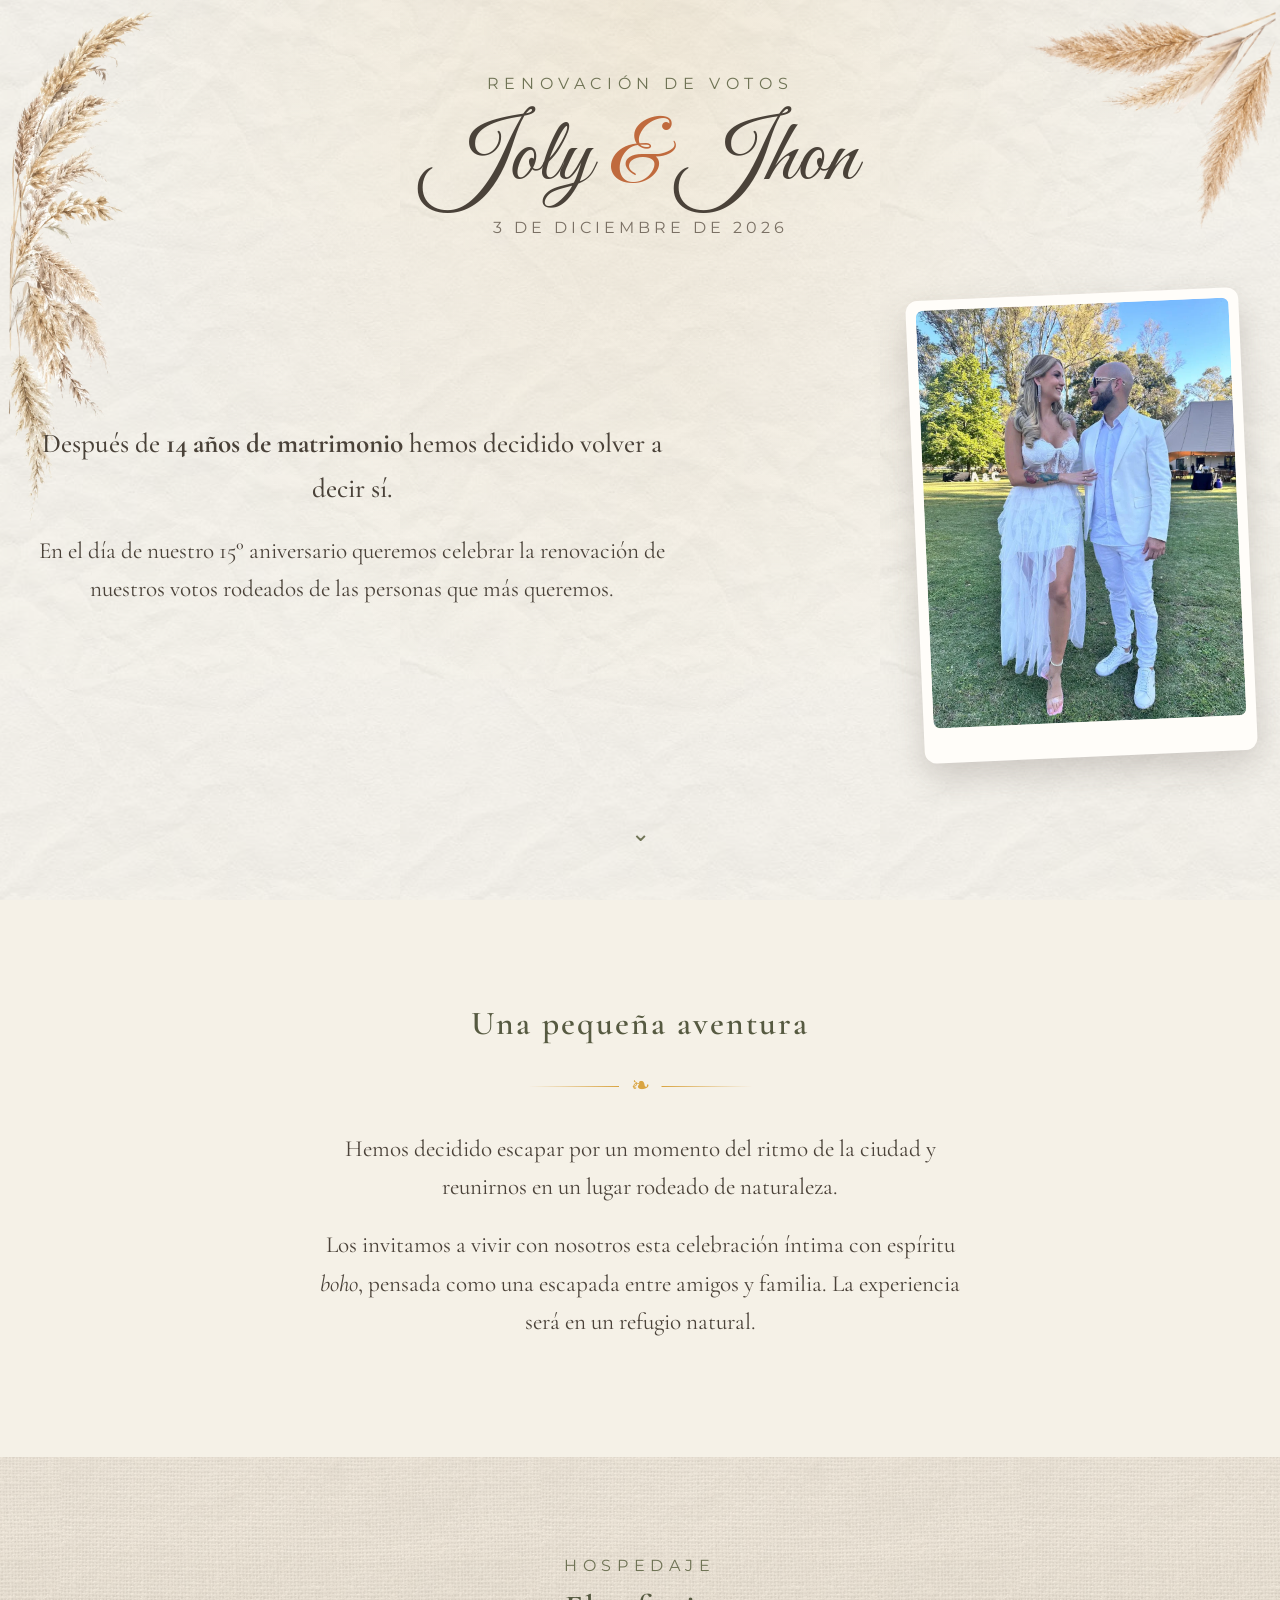
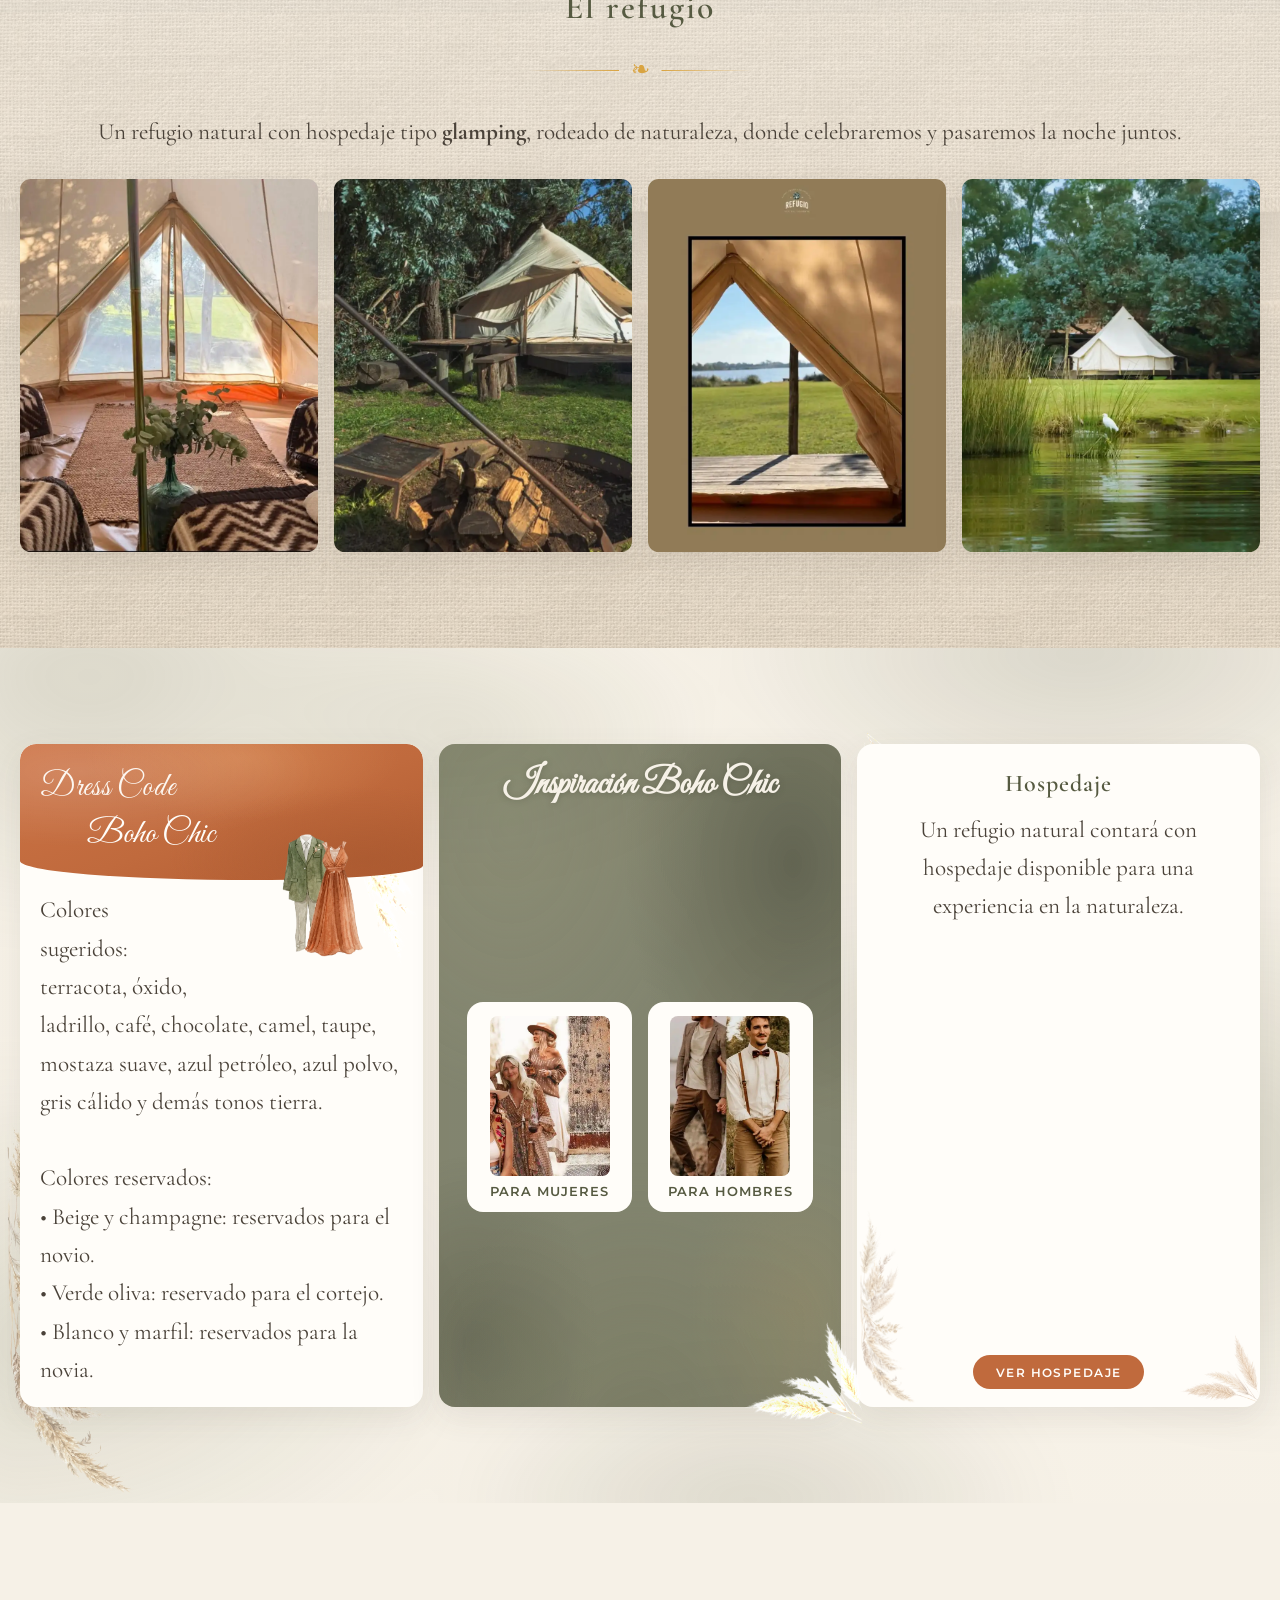
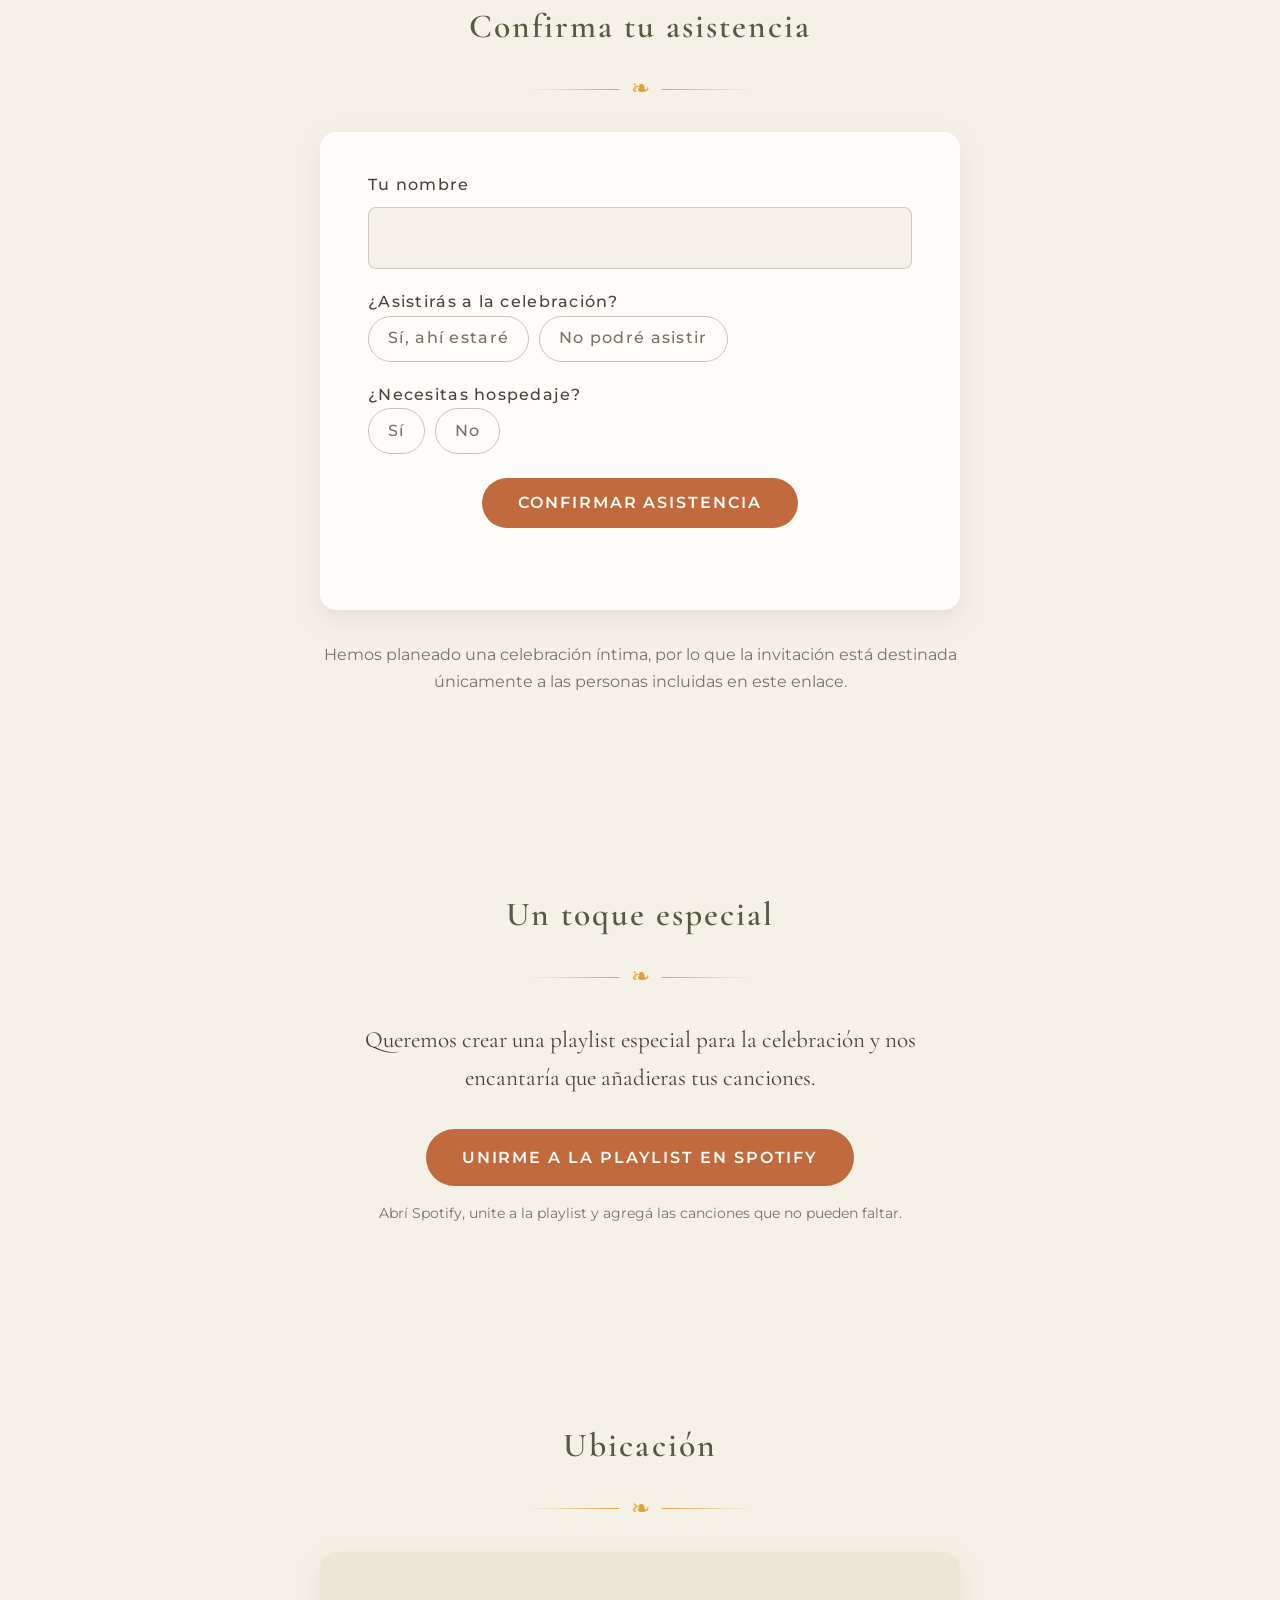
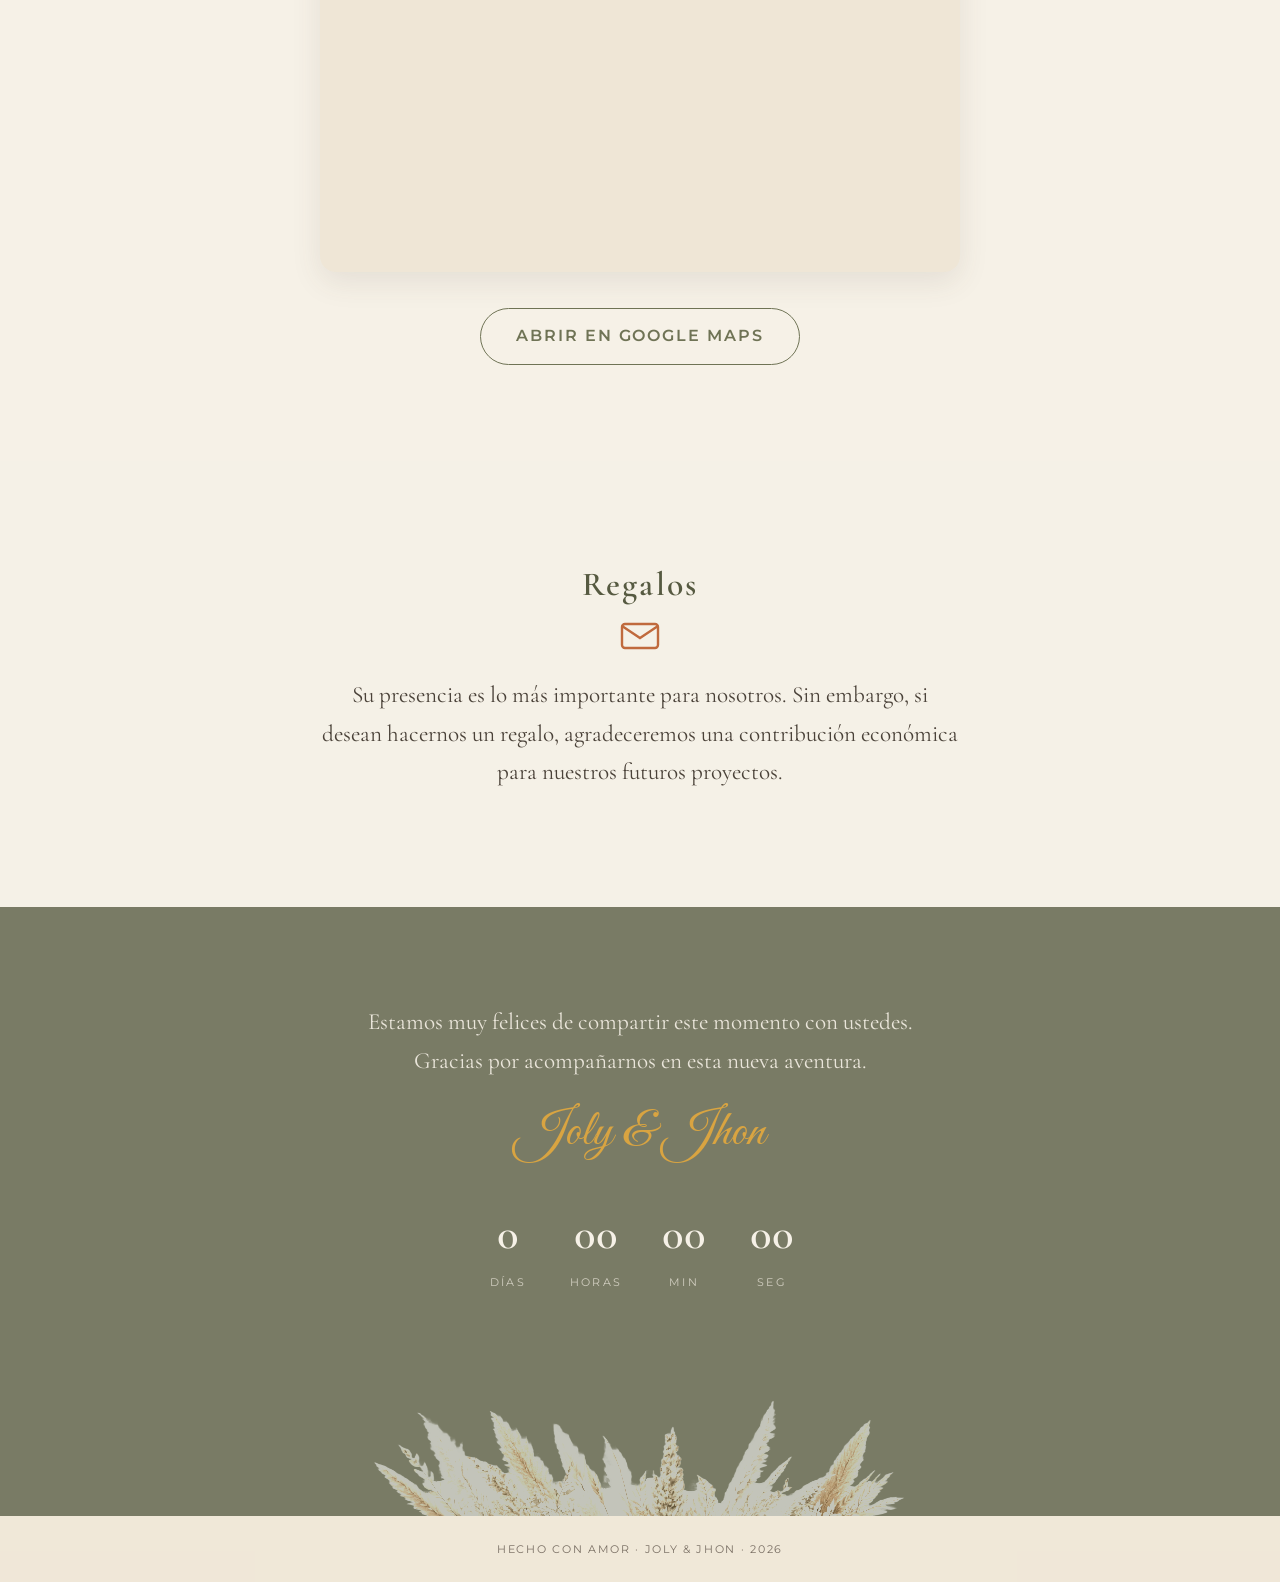
==== index-preview.html @ dce034b3 "Initial commit: Joly & Jhon wedding invitation site Static wedding invitation site with RSVP form (G" ====
<!DOCTYPE html>
<html lang="es">
<head>
  <meta charset="UTF-8" />
  <meta name="viewport" content="width=device-width, initial-scale=1.0" />
  <title>Joly &amp; Jhon — Renovación de Votos</title>
  <meta name="description" content="Acompáñanos a celebrar la renovación de votos de Joly & Jhon. 3 de diciembre de 2026." />

  <!-- Open Graph / WhatsApp / Facebook preview -->
  <!-- Open Graph / WhatsApp / Facebook preview -->
  <meta property="og:type" content="website" />
  <meta property="og:title" content="Joly &amp; Jhon — Renovación de Votos" />
  <meta property="og:description" content="Acompáñanos a celebrar la renovación de votos de Joly &amp; Jhon. 3 de diciembre de 2026." />
  <meta property="og:image" content="https://jolyyjhon.pages.dev/og-image.jpg?v=2" />
  <meta property="og:image:secure_url" content="https://jolyyjhon.pages.dev/og-image.jpg?v=2" />
  <meta property="og:image:type" content="image/jpeg" />
  <meta property="og:image:width" content="1200" />
  <meta property="og:image:height" content="630" />
  <meta property="og:image:alt" content="Joly &amp; Jhon - Renovación de Votos" />
  <meta property="og:url" content="https://jolyyjhon.pages.dev/" />
  <meta property="og:locale" content="es_ES" />

  <!-- Twitter / X Card -->
  <meta name="twitter:card" content="summary_large_image" />
  <meta name="twitter:title" content="Joly &amp; Jhon — Renovación de Votos" />
  <meta name="twitter:description" content="Acompáñanos a celebrar la renovación de votos de Joly &amp; Jhon. 3 de diciembre de 2026." />
  <meta name="twitter:image" content="https://jolyyjhon.pages.dev/og-image.jpg?v=2" />
  <meta name="twitter:image:alt" content="Joly &amp; Jhon - Renovación de Votos" />

  <!-- Fonts: script (nombres) + serif (texto) + sans (etiquetas) -->
  <link rel="preconnect" href="https://fonts.googleapis.com" />
  <link rel="preconnect" href="https://fonts.gstatic.com" crossorigin />
  <link href="https://fonts.googleapis.com/css2?family=Great+Vibes&family=Cormorant+Garamond:ital,wght@0,400;0,500;0,600;1,400&family=Montserrat:wght@400;500;600&display=swap" rel="stylesheet" />

  <link rel="stylesheet" href="css/styles.css" />
</head>
<body>

  <!-- ========================================================
       MÓDULO 0 — SOBRE / PORTADA PERSONALIZADA
       ======================================================== -->
  <div class="envelope-overlay is-done" id="envelope-overlay" style="display:none">
    <div class="envelope" id="envelope">
      <!-- Capa 1: parte trasera del sobre (pantalla completa) -->
      <div class="envelope__back"></div>

      <!-- Capa 2: bolsillo frontal del sobre -->
      <div class="envelope__front"></div>

      <!-- "Destinatario" escrito sobre el sobre -->
      <div class="envelope__address">
        <p class="letter__eyebrow">Renovación de votos</p>
        <p class="letter__guest">
          <span class="letter__guest-label" id="guest-label">Querido/a(s)</span>
          <span class="letter__guest-name" id="guest-name">Invitados</span>
        </p>
        <h1 class="letter__couple">Joly <span class="amp">&amp;</span> Jhon</h1>
        <p class="letter__date">3 de diciembre de 2026</p>
      </div>

      <!-- Capa 3: solapa (gira sobre el borde superior) -->
      <div class="envelope__flap"></div>

      <!-- Capa 5: sello de cera -->
      <button type="button" class="envelope__seal" id="envelope-seal"
              aria-label="Abrir la invitación">
        <img src="assets/sello.webp" alt="" width="512" height="512" decoding="async" />
      </button>
    </div>
  </div>

  <!-- ============ MÓDULO 1 · PORTADA ============ -->
  <header class="hero" id="inicio">
    <div class="floral floral--tl" aria-hidden="true"><img src="assets/trigo_izq.webp" alt=""/></div>
    <div class="floral floral--tr" aria-hidden="true"><img src="assets/trigo_top_der.webp" alt=""/></div>
    <div class="hero__content reveal">
      <!-- .hero__text se "disuelve" en mobile (display: contents);
           en desktop es la columna izquierda. -->
      <div class="hero__text">
        <p class="eyebrow">Renovación de Votos</p>
        <h1 class="hero__names">Joly <span class="amp">&amp;</span> Jhon</h1>
        <p class="hero__date">3 de diciembre de 2026</p>
      </div>
      <figure class="hero__photo">
        <img src="assets/pareja.webp" alt="Joly y Jhon" width="900" height="1200"
             loading="eager" decoding="async" />
      </figure>
      <!-- Historia (Módulo 2): en mobile fluye después de la fecha;
           en desktop queda a la izquierda de la foto. -->
      <div class="hero__story">
        <p class="section__lead">
          Después de <strong>14 años de matrimonio</strong> hemos decidido volver a decir sí.
        </p>
        <p class="section__text">
          En el día de nuestro 15° aniversario queremos celebrar la renovación de
          nuestros votos rodeados de las personas que más queremos.
        </p>
      </div>
    </div>
    <a class="hero__scroll" href="#concepto" aria-label="Desplázate para ver más">⌄</a>
  </header>

  <main>
    <!-- MÓDULO 2 · HISTORIA: su texto vive ahora en el hero (.hero__story) -->

    <!-- ============ MÓDULO 3 · CONCEPTO ============ -->
    <section class="section section--tinted" id="concepto">
      <div class="container reveal">
        <h2 class="section__title">Una pequeña aventura</h2>
        <div class="divider" aria-hidden="true"><span>❧</span></div>
        <p class="section__text">
          Hemos decidido escapar por un momento del ritmo de la ciudad y reunirnos
          en un lugar rodeado de naturaleza.
        </p>
        <p class="section__text">
          Los invitamos a vivir con nosotros esta celebración íntima con espíritu
          <em>boho</em>, pensada como una escapada entre amigos y familia. La
          experiencia será en un refugio natural.
        </p>
      </div>
    </section>

    <!-- ============ MÓDULO 2.5 · EL REFUGIO / HOSPEDAJE ============ -->
    <section class="section section--venue" id="refugio">
      <div class="container container--wide reveal">
        <p class="eyebrow">Hospedaje</p>
        <h2 class="section__title">El refugio</h2>
        <div class="divider" aria-hidden="true"><span>❧</span></div>
        <p class="section__text">
          Un refugio natural con hospedaje tipo <strong>glamping</strong>,
          rodeado de naturaleza, donde celebraremos y pasaremos la noche juntos.
        </p>
        <div class="venue__gallery">
          <img src="assets/hospedaje/01.webp" alt="Vista del refugio natural" loading="lazy" decoding="async" />
          <img src="assets/hospedaje/02.webp" alt="Espacio exterior del alojamiento" loading="lazy" decoding="async" />
          <img src="assets/hospedaje/03.webp" alt="Detalle del alojamiento" loading="lazy" decoding="async" />
          <img src="assets/hospedaje/04.webp" alt="Entorno natural del refugio" loading="lazy" decoding="async" />
        </div>
      </div>
    </section>

    <!-- ============ MÓDULOS 4–6 · TARJETAS (Dress Code / Hospedaje / RSVP) ============
         Mobile: apiladas · Desktop: 3 columnas lado a lado -->
    <section class="section section--cards" id="detalles">
      <div class="floral floral--bl" aria-hidden="true"><img src="assets/trigo_izq.webp" alt=""/></div>
      <div class="container container--wide reveal">
        <div class="cards">

          <!-- Módulo 4 · Dress Code -->
          <article class="card card--dress" id="dresscode">
            <header class="card__band">
              <p class="card__eyebrow">Dress Code</p>
              <p class="card__script">Boho Chic</p>
            </header>
            <div class="card__attire" aria-hidden="true">
              <img src="assets/suit-dress.webp" alt="Ilustración de traje y vestido boho" width="1182" height="912" loading="lazy" />
            </div>
            <p class="card__text">
              Colores sugeridos: terracota, óxido, ladrillo, café, chocolate, camel, taupe, mostaza suave, azul petróleo, azul polvo, gris cálido y demás tonos tierra.
              <br /><br />
              Colores reservados:
              <br />
              • Beige y champagne: reservados para el novio.
              <br />
              • Verde oliva: reservado para el cortejo.
              <br />
              • Blanco y marfil: reservados para la novia.
            </p>
          </article>

          <!-- Módulo 6 · Inspiración Boho Chic -->
          <article class="card card--confirm">
            <div class="card__floral card__floral--tl" aria-hidden="true"><img src="assets/trigo_izq.webp" alt=""/></div>
            <div class="card__floral card__floral--tr" aria-hidden="true"><img src="assets/trigo_top_der.webp" alt=""/></div>
            <div class="card__floral card__floral--br" aria-hidden="true"><img src="assets/trigo_top_der.webp" alt=""/></div>
            <h2 class="card__script">Inspiración Boho Chic</h2>
            <div class="card__inspo-options">
              <button type="button" class="card__inspo-btn"
                      data-modal-open="modal-dresscode"
                      data-modal-tab="panel-mujeres">
                <img src="assets/dresscode/mujeres/mujeres-01.webp" alt="Inspiración mujeres" loading="lazy" />
                <span>Para mujeres</span>
              </button>
              <button type="button" class="card__inspo-btn"
                      data-modal-open="modal-dresscode"
                      data-modal-tab="panel-hombres">
                <img src="assets/dresscode/hombres/hombres-01.webp" alt="Inspiración hombres" loading="lazy" />
                <span>Para hombres</span>
              </button>
            </div>
          </article>

          <!-- Módulo 5 · Hospedaje -->
          <article class="card" id="hospedaje">
            <div class="card__floral card__floral--bl" aria-hidden="true"><img src="assets/trigo_izq.webp" alt=""/></div>
            <div class="card__floral card__floral--br" aria-hidden="true"><img src="assets/trigo_top_der.webp" alt=""/></div>
            <h2 class="card__title">Hospedaje</h2>
            <p class="card__text">
              Un refugio natural contará con hospedaje disponible para una
              experiencia en la naturaleza.
            </p>
            <!-- Si hay link externo del lugar, añadirlo como enlace dentro del modal -->
            <button type="button" class="btn btn--primary" data-modal-open="modal-hospedaje">
              Ver hospedaje
            </button>
          </article>

        </div>
      </div>
    </section>

    <!-- ============ MÓDULO 6 · RSVP ============ -->
    <section class="section" id="rsvp">
      <div class="container reveal">
        <h2 class="section__title">Confirma tu asistencia</h2>
        <div class="divider" aria-hidden="true"><span>❧</span></div>

        <form class="form" id="rsvp-form" data-form-type="rsvp" novalidate>
          <div class="form__field">
            <label for="nombre">Tu nombre</label>
            <input type="text" id="nombre" name="nombre" required autocomplete="name" />
          </div>

          <fieldset class="form__field">
            <legend>¿Asistirás a la celebración?</legend>
            <div class="form__options">
              <label class="radio"><input type="radio" name="asistencia" value="si" required /><span>Sí, ahí estaré</span></label>
              <label class="radio"><input type="radio" name="asistencia" value="no" /><span>No podré asistir</span></label>
            </div>
          </fieldset>

          <fieldset class="form__field">
            <legend>¿Necesitas hospedaje?</legend>
            <div class="form__options">
              <label class="radio"><input type="radio" name="hospedaje" value="si" /><span>Sí</span></label>
              <label class="radio"><input type="radio" name="hospedaje" value="no" /><span>No</span></label>
            </div>
          </fieldset>

          <button type="submit" class="btn btn--primary">Confirmar asistencia</button>
          <p class="form__status" id="rsvp-status" role="status" aria-live="polite"></p>
        </form>

        <!-- MÓDULO 10 · ACOMPAÑANTES -->
        <p class="section__note">
          Hemos planeado una celebración íntima, por lo que la invitación está
          destinada únicamente a las personas incluidas en este enlace.
        </p>
      </div>
    </section>

    <!-- ============ MÓDULO 7 · CANCIÓN ============ -->
    <section class="section section--tinted" id="cancion">
      <div class="container reveal">
        <h2 class="section__title">Un toque especial</h2>
        <div class="divider" aria-hidden="true"><span>❧</span></div>
        <p class="section__text">
          Queremos crear una playlist especial para la celebración y nos encantaría que añadieras tus canciones.
        </p>
        <a href="https://open.spotify.com/playlist/3KzZM4i6U7HEjl8FIQqbib?si=1PbtzeWyTDS7f9wfHZBC1g&amp;utm_source=copy-link&amp;pt=a19a5ec209de50063426c0f7733d45af&amp;pi=CI_aC7hSSMaYy" class="btn btn--primary" target="_blank" rel="noopener">Unirme a la playlist en Spotify</a>
        <p class="section__note" style="margin-top:1rem;font-size:.9rem;">Abrí Spotify, unite a la playlist y agregá las canciones que no pueden faltar.</p>
      </div>
    </section>

    <!-- ============ MÓDULO 8 · UBICACIÓN ============ -->
    <section class="section" id="ubicacion">
      <div class="container reveal">
        <h2 class="section__title">Ubicación</h2>
        <div class="divider" aria-hidden="true"><span>❧</span></div>

        <div class="map">
          <iframe
            title="Mapa del evento"
            src="https://www.google.com/maps/embed?pb=!1m18!1m12!1m3!1d3256.5431763482015!2d-59.134680700000004!3d-35.2924826!2m3!1f0!2f0!3f0!3m2!1i1024!2i768!4f13.1!3m3!1m2!1s0x95bda7a54536051d%3A0x1d90b97d9a7aa468!2sREFUGIO%20Natural%20Glamping!5e0!3m2!1sen!2sar!4v1785101603915!5m2!1sen!2sar"
            style="border:0;"
            allowfullscreen=""
            loading="lazy"
            referrerpolicy="strict-origin-when-cross-origin"></iframe>
        </div>

        <a href="https://maps.app.goo.gl/XvCeCrYupLL5ztzm9?g_st=ic" class="btn btn--outline" target="_blank" rel="noopener">Abrir en Google Maps</a>
      </div>
    </section>

    <!-- ============ MÓDULO 9 · REGALOS ============ -->
    <section class="section section--tinted" id="regalos">
      <div class="container reveal">
        <h2 class="section__title">Regalos</h2>
        <div class="envelope-icon" aria-hidden="true">
          <svg viewBox="0 0 24 24" class="icon icon--lg"><rect x="3" y="6" width="18" height="12" rx="1.5" fill="none" stroke="currentColor" stroke-width="1.2"/><path d="M3 7l9 6 9-6" fill="none" stroke="currentColor" stroke-width="1.2"/></svg>
        </div>
        <p class="section__text">
          Su presencia es lo más importante para nosotros. Sin embargo, si desean
          hacernos un regalo, agradeceremos una contribución económica para
          nuestros futuros proyectos.
        </p>
      </div>
    </section>

    <!-- ============ MÓDULO 11 · CIERRE + CUENTA REGRESIVA ============ -->
    <section class="section section--olive closing" id="cierre">
      <div class="floral floral--bottom" aria-hidden="true"><img src="assets/trigo_bottom.webp" alt=""/></div>
      <div class="container reveal">
        <p class="section__text">
          Estamos muy felices de compartir este momento con ustedes.<br />
          Gracias por acompañarnos en esta nueva aventura.
        </p>
        <p class="section__script">Joly &amp; Jhon</p>

        <div class="countdown" id="countdown" data-target="2026-12-03T00:00:00">
          <div class="countdown__item"><span class="countdown__num" data-unit="days">0</span><span class="countdown__label">días</span></div>
          <div class="countdown__item"><span class="countdown__num" data-unit="hours">0</span><span class="countdown__label">horas</span></div>
          <div class="countdown__item"><span class="countdown__num" data-unit="minutes">0</span><span class="countdown__label">min</span></div>
          <div class="countdown__item"><span class="countdown__num" data-unit="seconds">0</span><span class="countdown__label">seg</span></div>
        </div>
      </div>
    </section>
  </main>

  <footer class="footer">
    <p>Hecho con amor · Joly &amp; Jhon · 2026</p>
  </footer>

  <!-- ============ MODAL · HOSPEDAJE ============
       Componente genérico: cualquier [data-modal-open="<id>"] abre el
       modal con ese id; [data-modal-close] lo cierra. -->
  <div class="modal" id="modal-hospedaje" role="dialog" aria-modal="true"
       aria-labelledby="modal-hospedaje-title" hidden>
    <div class="modal__overlay" data-modal-close></div>
    <div class="modal__dialog">
      <button type="button" class="modal__close" data-modal-close
              aria-label="Cerrar">✕</button>
      <h2 class="modal__title" id="modal-hospedaje-title">El refugio</h2>
      <p class="modal__text">
        Así luce el lugar donde celebraremos — hospedaje en medio de la naturaleza.
      </p>
      <!-- Las fotos se abren en grande (lightbox) al hacer clic -->
      <div class="modal__gallery">
        <img src="assets/hospedaje/01.webp" alt="Vista del refugio natural" loading="lazy" />
        <img src="assets/hospedaje/02.webp" alt="Espacio exterior del alojamiento" loading="lazy" />
        <img src="assets/hospedaje/03.webp" alt="Detalle del alojamiento" loading="lazy" />
        <img src="assets/hospedaje/04.webp" alt="Entorno natural del refugio" loading="lazy" />
      </div>
    </div>
  </div>

  <!-- ============ MODAL · DRESS CODE ============ -->
  <div class="modal" id="modal-dresscode" role="dialog" aria-modal="true"
       aria-labelledby="modal-dresscode-title" hidden>
    <div class="modal__overlay" data-modal-close></div>
    <div class="modal__dialog">
      <button type="button" class="modal__close" data-modal-close
              aria-label="Cerrar">✕</button>
      <h2 class="modal__title" id="modal-dresscode-title">Inspiración Boho Chic</h2>

      <!-- Pestañas -->
      <div class="tabs" role="tablist" aria-label="Sugerencias de vestimenta">
        <button type="button" class="tabs__tab is-active" role="tab"
                id="tab-mujeres" aria-selected="true"
                aria-controls="panel-mujeres" data-tab="panel-mujeres">
          Mujeres
        </button>
        <button type="button" class="tabs__tab" role="tab"
                id="tab-hombres" aria-selected="false"
                aria-controls="panel-hombres" data-tab="panel-hombres">
          Hombres
        </button>
      </div>

      <div class="tabs__panel" role="tabpanel" id="panel-mujeres"
           aria-labelledby="tab-mujeres">
        <div class="modal__gallery modal__gallery--grid">
          <img src="assets/dresscode/mujeres/mujeres-01.webp" alt="Sugerencia de vestido boho 1" loading="lazy" />
          <img src="assets/dresscode/mujeres/mujeres-02.webp" alt="Sugerencia de vestido boho 2" loading="lazy" />
          <img src="assets/dresscode/mujeres/mujeres-03.webp" alt="Sugerencia de vestido boho 3" loading="lazy" />
          <img src="assets/dresscode/mujeres/mujeres-04.webp" alt="Sugerencia de vestido boho 4" loading="lazy" />
        </div>
      </div>

      <div class="tabs__panel" role="tabpanel" id="panel-hombres"
           aria-labelledby="tab-hombres" hidden>
        <div class="modal__gallery modal__gallery--grid">
          <img src="assets/dresscode/hombres/hombres-01.webp" alt="Sugerencia de look boho para hombre 1" loading="lazy" />
          <img src="assets/dresscode/hombres/hombres-03.webp" alt="Sugerencia de look boho para hombre 2" loading="lazy" />
          <img src="assets/dresscode/hombres/hombres-06.webp" alt="Sugerencia de look boho para hombre 3" loading="lazy" />
          <img src="assets/dresscode/hombres/hombres-07.webp" alt="Inspiración de looks boho para hombre 1" loading="lazy" />
          <img src="assets/dresscode/hombres/hombres-08.webp" alt="Inspiración de looks boho para hombre 2" loading="lazy" />
        </div>
      </div>
    </div>
  </div>

  <!-- ============ LIGHTBOX (foto ampliada) ============
       Se abre al hacer clic en cualquier foto de una .modal__gallery.
       Navegación: botones, flechas del teclado y swipe táctil. -->
  <div class="lightbox" id="lightbox" role="dialog" aria-modal="true"
       aria-label="Foto ampliada" hidden>
    <div class="lightbox__overlay" data-lightbox-close></div>
    <figure class="lightbox__stage">
      <img class="lightbox__img" src="" alt="" />
    </figure>
    <button type="button" class="lightbox__close" data-lightbox-close
            aria-label="Cerrar">✕</button>
    <button type="button" class="lightbox__nav lightbox__nav--prev"
            aria-label="Foto anterior">‹</button>
    <button type="button" class="lightbox__nav lightbox__nav--next"
            aria-label="Foto siguiente">›</button>
  </div>

  <audio id="bg-music" src="assets/willow.mp3" loop hidden aria-hidden="true" preload="auto"></audio>

  <script src="js/main.js"></script>
</body>
</html>
---- css/styles.css ----
/* =========================================================
   JOLY & JOHN — Renovación de Votos
   Design System + Estilos (mobile-first)
   ========================================================= */

/* ---------- 1. DESIGN TOKENS ---------- */
:root {
  /* Paleta boho: beige lino · verde oliva · terracota · mostaza */
  --color-linen:        #f6f1e7;  /* fondo principal */
  --color-linen-deep:   #efe6d6;  /* fondo secciones tintadas */
  --color-olive:        #6f7355;  /* verde oliva */
  --color-olive-deep:   #565a41;  /* oliva oscuro (secciones de contraste) */
  --color-terracotta:   #c06a3d;  /* acento principal / botones */
  --color-terracotta-d: #a3562e;  /* terracota hover */
  --color-wax:          #9e3b32;  /* sello de cera del sobre */
  --color-mustard:      #d9a441;  /* detalles / divisores */
  --color-terracotta-soft: #f2ddcd; /* tinte suave (tarjeta dress code) */
  --color-sage:         #9a9d80;  /* hojas claras / florales */
  --color-ink:          #4a4239;  /* texto principal */
  --color-ink-soft:     #7a7064;  /* texto secundario */
  --color-white:        #fffdf9;

  /* Tipografía */
  --font-script: "Great Vibes", cursive;      /* nombres, acentos */
  --font-serif:  "Cormorant Garamond", serif; /* cuerpo de texto */
  --font-sans:   "Montserrat", sans-serif;    /* etiquetas, botones */

  /* Escala tipográfica (mobile) */
  --fs-hero:    clamp(2.2rem, 9vw, 5.5rem);
  --fs-script:  clamp(2.2rem, 8vw, 3.2rem);
  --fs-title:   clamp(1.6rem, 6vw, 2.1rem);
  --fs-lead:    clamp(1.35rem, 5vw, 1.7rem);
  --fs-body:    1.15rem;
  --fs-small:   0.85rem;

  /* Espaciado y forma */
  --space-section: clamp(3.5rem, 12vw, 6rem);
  --radius: 1rem;
  --radius-pill: 999px;
  --shadow-soft: 0 10px 30px rgba(74, 66, 57, 0.10);
  --container: 40rem; /* ~640px, lectura cómoda */
}

/* ---------- 2. RESET / BASE ---------- */
*, *::before, *::after { box-sizing: border-box; margin: 0; padding: 0; }

html { scroll-behavior: smooth; }

body {
  font-family: var(--font-serif);
  font-size: var(--fs-body);
  line-height: 1.65;
  color: var(--color-ink);
  background-color: var(--color-linen);
  -webkit-font-smoothing: antialiased;
}

/* Bloquear scroll mientras el sobre de portada está visible */
body.has-envelope { overflow: hidden; }

/* textura de papel, fija al hacer scroll (::before fijo en vez de
   background-attachment: fixed, que falla en iOS Safari) */
body::before {
  content: "";
  position: fixed;
  inset: 0;
  z-index: -1;
  background: url("../assets/fondo-papel.jpeg") center / 480px repeat;
}

img { max-width: 100%; display: block; }

.sr-only {
  position: absolute; width: 1px; height: 1px;
  clip-path: inset(50%); overflow: hidden; white-space: nowrap;
}

/* ---------- 3. COMPONENTES ---------- */

/* Botones */
.btn {
  display: inline-block;
  font-family: var(--font-sans);
  font-size: var(--fs-small);
  font-weight: 600;
  letter-spacing: 0.12em;
  text-transform: uppercase;
  text-decoration: none;
  padding: 0.9em 2.2em;
  border-radius: var(--radius-pill);
  border: 1.5px solid transparent;
  cursor: pointer;
  transition: transform 0.2s ease, background-color 0.2s ease, color 0.2s ease;
}
.btn:active { transform: scale(0.97); }

.btn--primary { background: var(--color-terracotta); color: var(--color-white); }
.btn--primary:hover { background: var(--color-terracotta-d); }

.btn--outline { border-color: var(--color-olive); color: var(--color-olive); background: transparent; }
.btn--outline:hover { background: var(--color-olive); color: var(--color-white); }

.btn--light { background: var(--color-white); color: var(--color-olive-deep); }
.btn--light:hover { background: var(--color-linen); }

/* Etiqueta pequeña ("eyebrow") */
.eyebrow {
  font-family: var(--font-sans);
  font-size: var(--fs-small);
  letter-spacing: 0.35em;
  text-transform: uppercase;
  color: var(--color-olive);
}

/* Divisor botánico */
.divider {
  display: flex; align-items: center; gap: 0.75rem;
  margin: 1rem auto 1.5rem;
  color: var(--color-mustard);
  max-width: 14rem;
}
.divider::before, .divider::after {
  content: ""; flex: 1; height: 1px;
  background: linear-gradient(to right, transparent, var(--color-mustard));
}
.divider::after { transform: scaleX(-1); }
.divider--light { color: var(--color-linen); }
.divider--light::before, .divider--light::after {
  background: linear-gradient(to right, transparent, var(--color-linen));
}

/* ---------- 3.5 SOBRE / PORTADA PERSONALIZADA (Módulo 0) ---------- */
.envelope-overlay {
  position: fixed;
  inset: 0;
  z-index: 1000;
  /* Sin fondo: el sobre cubre toda la pantalla; al deslizarse se ve el sitio */
  transition: opacity 0.4s ease, visibility 0.4s ease;
}

.envelope-overlay.is-done {
  opacity: 0;
  visibility: hidden;
  pointer-events: none;
}

/* El sobre ocupa toda la pantalla */
.envelope {
  position: absolute;
  inset: 0;
  perspective: 1200px;
}

/* Capas del sobre (pantalla completa, con textura de papel) */
.envelope__back,
.envelope__front,
.envelope__flap {
  position: absolute;
  inset: 0;
}

.envelope__back {
  z-index: 1;
  background:
    linear-gradient(160deg, rgba(233, 224, 207, 0.45), rgba(221, 211, 195, 0.45)),
    url("../assets/fondo-papel.jpeg") center / 480px repeat;
  /* Hueco bajo la solapa: al abrirla ya se ve la página, no el fondo
     del sobre (el overlay no tiene fondo, así que se ve el sitio). */
  clip-path: polygon(0 0, 50% 45%, 100% 0, 100% 100%, 0 100%);
}

/* Bolsillo frontal: rectángulo con muesca en V arriba (donde encaja la solapa) */
.envelope__front {
  z-index: 2;
  background:
    linear-gradient(150deg, rgba(239, 230, 214, 0.50), rgba(227, 216, 196, 0.50)),
    url("../assets/fondo-papel.jpeg") center / 480px repeat;
  clip-path: polygon(0 0, 0 100%, 100% 100%, 100% 0, 50% 42%);
  /* Sombra sutil del bolsillo sobre la "abertura": da profundidad
     cuando la página se ve a través del hueco */
  filter: drop-shadow(0 -4px 5px rgba(74, 66, 57, 0.15));
}

/* "Destinatario" escrito sobre el frente del sobre */
.envelope__address {
  position: absolute;
  z-index: 3;
  left: 50%;
  top: 55%;
  transform: translateX(-50%);
  width: min(90vw, 34rem);
  text-align: center;
  padding: 0 1rem;
}

/* Solapa superior (gira sobre el borde superior al abrir) */
.envelope__flap {
  z-index: 4;
  transform-origin: top center;
  background:
    linear-gradient(180deg, rgba(227, 216, 196, 0.55), rgba(216, 204, 186, 0.55)),
    url("../assets/fondo-papel.jpeg") center / 480px repeat;
  clip-path: polygon(0 0, 100% 0, 50% 45%);
  backface-visibility: hidden;
  filter: drop-shadow(0 5px 6px rgba(74, 66, 57, 0.18));
}

/* Tipografía del destinatario sobre el sobre */
.letter__eyebrow {
  font-family: var(--font-sans);
  font-size: var(--fs-small);
  letter-spacing: 0.35em;
  text-transform: uppercase;
  color: var(--color-olive);
  margin-bottom: 0.75rem;
}

.letter__guest {
  margin-bottom: 0.75rem;
}

.letter__guest-label {
  display: block;
  font-family: var(--font-serif);
  font-style: italic;
  font-size: 1.1rem;
  color: var(--color-ink-soft);
  margin-bottom: 0.25rem;
}

.letter__guest-name {
  display: block;
  font-family: var(--font-script);
  font-size: clamp(1.8rem, 7vw, 2.8rem);
  color: var(--color-terracotta);
  line-height: 1.2;
}

.letter__couple {
  font-family: var(--font-script);
  font-weight: 400;
  font-size: clamp(2.4rem, 9vw, 4rem);
  line-height: 1.1;
  color: var(--color-ink);
  margin-bottom: 0.5rem;
}

.letter__couple .amp { color: var(--color-terracotta); }

.letter__date {
  font-family: var(--font-sans);
  font-size: var(--fs-small);
  letter-spacing: 0.2em;
  text-transform: uppercase;
  color: var(--color-ink-soft);
  margin-bottom: 1.25rem;
}

/* Sello de cera (imagen) */
.envelope__seal {
  position: absolute;
  z-index: 5;
  top: 42%;
  left: 50%;
  transform: translate(-50%, -50%);
  width: clamp(5rem, 22vw, 7.5rem);
  aspect-ratio: 1;
  padding: 0;
  border: none;
  background: transparent;
  cursor: pointer;
  filter: drop-shadow(0 8px 14px rgba(46, 50, 34, 0.35));
  transition: transform 0.2s ease;
}
.envelope__seal img {
  display: block;
  width: 100%;
  height: 100%;
  object-fit: contain;
  pointer-events: none;
}

.envelope__seal:hover { transform: translate(-50%, -50%) scale(1.05); }
.envelope__seal:active { transform: translate(-50%, -50%) scale(0.97); }
.envelope__seal:focus-visible { outline: none; }
.envelope__seal::-moz-focus-inner { border: 0; }

/* Indicador de sonido en la parte inferior del sobre */
.envelope__sound-hint {
  position: absolute;
  z-index: 3;
  left: 50%;
  bottom: clamp(1.75rem, 5vh, 3rem);
  transform: translateX(-50%);
  display: inline-flex;
  align-items: center;
  justify-content: center;
  gap: 0.45rem;
  width: max-content;
  max-width: 90vw;
  padding: 0.35rem 0.9rem;
  border-radius: var(--radius-pill);
  background: rgba(246, 241, 231, 0.45);
  font-family: var(--font-sans);
  font-size: clamp(0.6rem, 1.8vw, 0.75rem);
  letter-spacing: 0.12em;
  text-transform: uppercase;
  text-align: center;
  color: var(--color-ink-soft);
  opacity: 0.85;
  pointer-events: none;
  backdrop-filter: blur(2px);
}
.envelope__sound-hint svg {
  width: 1.15em;
  height: 1.15em;
  flex-shrink: 0;
  opacity: 0.9;
}

/* En mobile el icono se lee mejor un poco más grande */
@media (max-width: 47.99rem) {
  .envelope__sound-hint svg {
    width: 1.55em;
    height: 1.55em;
  }
}

/* Estado abierto: la solapa gira y el sobre entero sale de la pantalla */
.envelope.is-open .envelope__flap {
  animation: flap-open 0.7s ease forwards;
}

.envelope.is-open .envelope__seal {
  opacity: 0;
  transform: translate(-50%, -50%) scale(0.6);
  pointer-events: none;
  transition: opacity 0.3s ease, transform 0.3s ease;
}

/* Todo el sobre se desliza hacia abajo revelando la página.
   Se anima la propiedad `translate` (independiente de `transform`)
   para no interferir con la perspectiva 3D de la solapa. */
.envelope.is-open {
  animation: envelope-away 0.9s cubic-bezier(0.32, 0, 0.67, 0) 0.75s forwards;
}

@keyframes flap-open {
  0% { transform: rotateX(0deg); z-index: 4; }
  50% { z-index: 1; }
  100% { transform: rotateX(-180deg); z-index: 1; }
}

@keyframes envelope-away {
  to { translate: 0 115%; }
}

/* ---------- 4. PORTADA (Módulo 1) ---------- */
.hero {
  position: relative;
  min-height: 100svh;
  display: grid;
  grid-template-columns: minmax(0, 1fr); /* evita que el contenido ancho desborde en mobile */
  place-items: center;
  text-align: center;
  padding: 2rem 1.25rem 6.5rem; /* aire inferior generoso para el indicador de scroll */
  overflow: hidden;
  transform: translateZ(0); /* evita líneas fantasma en el borde del viewport */
  background:
    radial-gradient(ellipse at 50% 0%, rgba(217, 164, 65, 0.10), transparent 60%),
    rgba(246, 241, 231, 0.70);
}
.hero__content {
  position: relative;
  z-index: 1;
  display: flex;
  flex-direction: column;
  align-items: center;
}
/* Mobile: el wrapper de texto se disuelve en el flujo del hero */
.hero__text { display: contents; }
/* Historia: en mobile fluye después de la fecha; en desktop, a la izq. de la foto */
.hero__story { order: 2; margin-top: 2.5rem; max-width: var(--container); }
.hero__names {
  font-family: var(--font-script);
  font-weight: 400;
  font-size: var(--fs-hero);
  line-height: 1.15;
  color: var(--color-ink);
  margin: 0.75rem 0 0.25rem;
  white-space: nowrap;
}
.hero__names .amp { color: var(--color-terracotta); }
.hero__date {
  font-family: var(--font-sans);
  letter-spacing: 0.25em;
  text-transform: uppercase;
  font-size: var(--fs-small);
  color: var(--color-ink-soft);
  margin-bottom: 0.5rem;
}
.hero__schedule {
  font-family: var(--font-sans);
  letter-spacing: 0.12em;
  text-transform: uppercase;
  font-size: 0.72rem;
  color: var(--color-ink-soft);
  margin-top: -0.2rem;
  margin-bottom: 2rem;
}
/* Foto de la pareja — estilo polaroid: marco blanco, esquinas redondeadas.
   Mobile: recta. Desktop: rotación ligera (ver media query 48rem). */
.hero__photo {
  margin: 0 auto 2rem;
  width: min(72vw, 19rem);
  padding: 0.6rem 0.6rem 2.2rem;        /* borde inferior más grueso, tipo polaroid */
  background: var(--color-white);
  border-radius: 0.75rem;
  box-shadow: 0 14px 34px rgba(74, 66, 57, 0.22);
}
.hero__photo img {
  display: block;
  border-radius: 0.45rem;
  width: 100%;
  height: auto;
  object-fit: cover;
  aspect-ratio: 3 / 4;                  /* ratio real de la foto (900×1200) */
}

.hero__scroll {
  position: absolute; bottom: 2.75rem; left: 50%;
  transform: translateX(-50%);
  display: inline-flex;
  align-items: center;
  justify-content: center;
  width: 2.75rem;
  height: 2.75rem;
  color: var(--color-olive);
  text-decoration: none;
  animation: bounce 2.2s infinite;
}
.hero__scroll svg {
  width: 1.75rem;
  height: 1.75rem;
  display: block;
  flex-shrink: 0;
}
.hero__scroll:focus-visible {
  outline: 2px solid currentColor;
  outline-offset: 2px;
  border-radius: 50%;
}
@keyframes bounce {
  0%, 100% { transform: translate(-50%, 0); }
  50% { transform: translate(-50%, -6px); }
}

/* Arreglos florales de esquina ( PNG de trigos ) */
.floral {
  position: absolute;
  width: clamp(115px, 32vw, 300px);
  opacity: 0.9;
  pointer-events: none;
  z-index: 0;
}
.floral img { width: 100%; height: auto; display: block; }
.floral--tl { top: 0; left: 0; width: clamp(140px, 22vw, 260px); }
.floral--tr { top: 0; right: 0; width: clamp(140px, 24vw, 300px); }
.floral--bl { bottom: 0; left: 0; transform: scaleY(-1); width: clamp(140px, 22vw, 260px); }
/* Franja inferior de trigos (solo si no tapa el contenido) */
.floral--bottom {
  bottom: 0;
  left: 0;
  width: 100%;
  max-width: 100%;
  opacity: 0.85;
  z-index: 0;
}
.floral--bottom img {
  width: 100%;
  height: auto;
  max-height: clamp(110px, 18vw, 220px);
  object-fit: cover;
  object-position: center bottom;
}
/* Sobre fondos oscuros (oliva) aclaramos ligeramente */
.section--olive .floral { opacity: 0.75; filter: brightness(1.15) saturate(0.9); }
.section--olive .floral--bottom { opacity: 0.55; filter: brightness(1.35) saturate(0.85); }

/* ---------- 5. SECCIONES ---------- */
.section {
  padding: var(--space-section) 1.25rem;
  text-align: center;
}

/* Sección "El refugio": fondo de arpillera (saco) con veladura
   color lino para mantener la legibilidad y la paleta boho. */
.section--venue {
  background:
    linear-gradient(rgba(246, 241, 231, 0.84), rgba(239, 230, 214, 0.78)),
    url("../assets/fondo-saco.webp") center / 480px repeat;
}

.venue__gallery {
  display: grid;
  grid-template-columns: repeat(2, 1fr);
  gap: clamp(0.6rem, 2.5vw, 1rem);
  margin-top: 1.75rem;
}
.venue__gallery img {
  width: 100%;
  aspect-ratio: 4 / 5;
  object-fit: cover;
  border-radius: calc(var(--radius) / 1.5);
  box-shadow: var(--shadow-soft);
  background: var(--color-linen-deep); /* placeholder mientras cargan */
  cursor: zoom-in;
  transition: transform 0.3s ease;
}
.venue__gallery img:hover { transform: scale(1.02); }
.section--tinted { background: rgba(246, 241, 231, 0.70); } /* mismo fondo y transparencia que el hero */
.section--olive { background: rgba(86, 90, 65, 0.78); color: var(--color-linen); }
.section--olive .section__title { color: var(--color-linen); }

.container { max-width: var(--container); margin: 0 auto; }

.section__title {
  font-family: var(--font-serif);
  font-weight: 600;
  font-size: var(--fs-title);
  letter-spacing: 0.06em;
  color: var(--color-olive-deep);
}
.section__script {
  font-family: var(--font-script);
  font-size: var(--fs-script);
  color: var(--color-terracotta);
  line-height: 1.3;
  margin: 0.5rem 0 1rem;
}
.section__lead {
  font-size: var(--fs-lead);
  font-weight: 500;
  margin-bottom: 1.25rem;
}
.section__text { margin-bottom: 1.25rem; }
.section--olive .section__text { color: rgba(246, 241, 231, 0.9); }
.section__note {
  margin-top: 2rem;
  font-size: var(--fs-small);
  font-family: var(--font-sans);
  color: var(--color-ink-soft);
}
.section .btn { margin-top: 0.75rem; }

.section__photo {
  margin-top: 2rem;
  border-radius: var(--radius);
  overflow: hidden;
  box-shadow: var(--shadow-soft);
}

/* ---------- 6. TARJETAS (Módulos 4–6) ---------- */
/* Fondo tipo "bosque desenfocado": manchas verdes difuminadas
   (simulan el follaje de la foto del mockup) bajo una veladura
   translúcida color lino que unifica y da el efecto de pantalla suave. */
.section--cards { position: relative; overflow: hidden; }
.section--cards::before {
  content: "";
  position: absolute;
  inset: -3rem; /* sangrado para que el blur no se coma los bordes */
  background:
    radial-gradient(45% 38% at 10% 8%,   rgba(111, 115, 85, 0.55), transparent 70%),
    radial-gradient(40% 32% at 82% 4%,   rgba(86, 90, 65, 0.50),  transparent 70%),
    radial-gradient(36% 42% at 96% 58%,  rgba(111, 115, 85, 0.55), transparent 70%),
    radial-gradient(50% 42% at 4% 78%,   rgba(122, 128, 96, 0.50), transparent 70%),
    radial-gradient(32% 26% at 58% 96%,  rgba(86, 90, 65, 0.45),  transparent 70%),
    radial-gradient(26% 22% at 38% 14%,  rgba(154, 157, 128, 0.50), transparent 70%),
    radial-gradient(22% 18% at 68% 45%,  rgba(154, 157, 128, 0.35), transparent 70%);
  filter: blur(28px);
  z-index: 0;
}
.section--cards::after {
  content: "";
  position: absolute;
  inset: 0;
  background: linear-gradient(rgba(246, 241, 231, 0.62), rgba(246, 241, 231, 0.62));
  z-index: 0;
}
.section--cards .floral { opacity: 0.55; width: clamp(130px, 22vw, 220px); z-index: 1; }

.container--wide { max-width: 58rem; }

.cards { display: grid; gap: 1.25rem; position: relative; z-index: 1; }

.card {
  position: relative;
  overflow: hidden;
  background: var(--color-white);
  border-radius: var(--radius);
  box-shadow: var(--shadow-soft);
  padding: 1.4rem 1.25rem 1.35rem;
  display: flex;
  flex-direction: column;
  align-items: center;
  gap: 0.45rem;
}
.card .btn { padding: 0.7em 1.8em; font-size: 0.75rem; }

/* Modal de hospedaje: muestra toda la información en texto, todo del
   mismo tamaño y con fuente grande para que se lea sin esfuerzo. */
.modal__body--lodging {
  text-align: left;
  font-size: 1.2rem;
  line-height: 1.7;
  color: var(--color-ink);
  display: flex;
  flex-direction: column;
  gap: 1.1rem;
}
.modal__body--lodging p { margin: 0; }
.modal__body--lodging .modal__lead {
  font-size: 1.2rem;
  color: var(--color-olive-deep);
}
.modal__body--lodging .modal__includes {
  background: rgba(198, 175, 143, 0.18);
  border-left: 3px solid var(--color-terracotta);
  border-radius: 0 var(--radius-sm, 8px) var(--radius-sm, 8px) 0;
  padding: 1rem 1.15rem;
}
.modal__body--lodging .modal__includes-title {
  font-family: var(--font-serif);
  font-weight: 600;
  color: var(--color-terracotta);
  margin-bottom: 0.45rem;
}
.modal__body--lodging .modal__includes ul {
  list-style: none;
  margin: 0;
  padding: 0;
  display: grid;
  gap: 0.35rem;
}
.modal__body--lodging .modal__includes li { display: flex; align-items: flex-start; gap: 0.5rem; }
.modal__body--lodging .modal__note {
  font-size: 1.2rem;
  color: var(--color-ink);
}
.card > * { position: relative; z-index: 1; } /* contenido sobre florales/fondos */
.card .btn { margin-top: auto; } /* botones alineados al pie en desktop */

/* Trigos decorativos dentro de las tarjetas */
.card__floral {
  position: absolute;
  width: 6rem;
  opacity: 0.45;
  pointer-events: none;
  z-index: 0;
}
.card__floral img { width: 100%; height: auto; display: block; }
.card__floral--bl { bottom: 0; left: 0; transform: scaleY(-1); }
.card__floral--br { bottom: 0; right: 0; transform: scaleY(-1); }

.icon { width: 2.5rem; height: 2.5rem; }
.icon--lg { width: 3rem; height: 3rem; }

.card__eyebrow {
  font-family: var(--font-sans);
  font-size: var(--fs-small);
  letter-spacing: 0.3em;
  text-transform: uppercase;
  color: var(--color-ink-soft);
}
.card__script {
  font-family: var(--font-script);
  font-size: clamp(1.7rem, 6vw, 2.1rem);
  line-height: 1.2;
  color: var(--color-terracotta);
}
.card__title {
  font-family: var(--font-serif);
  font-weight: 600;
  font-size: clamp(1.25rem, 4.5vw, 1.5rem);
  letter-spacing: 0.04em;
  color: var(--color-olive-deep);
}
.card__text { font-size: var(--fs-body); }

/* Variante: Dress Code — banda terracota acuarela arriba con el
   texto en blanco, e ilustración de traje + vestido flotando a la
   derecha (el texto envuelve la ilustración, como en el mockup). */
.card--dress {
  display: block;
  text-align: left;
  padding: 0 0 1.35rem;
}
.card__band {
  padding: 1.1rem 1.25rem 2.1rem;
  padding-right: clamp(6rem, 42%, 8.5rem); /* deja sitio a la ilustración */
  margin-bottom: 0.7rem;
  background:
    radial-gradient(110% 100% at 15% 20%, rgba(255, 255, 255, 0.16), transparent 55%),
    radial-gradient(80% 90% at 85% 85%,  rgba(163, 86, 46, 0.50),  transparent 60%),
    radial-gradient(60% 70% at 55% 10%,  rgba(222, 150, 95, 0.50), transparent 65%),
    linear-gradient(160deg, #cd7345, var(--color-terracotta) 55%, #b25c31);
  /* borde inferior ligeramente irregular, como pincelada */
  border-radius: var(--radius) var(--radius) 42% 58% / var(--radius) var(--radius) 0.9rem 1.2rem;
}
.card--dress .card__eyebrow {
  font-family: var(--font-script);
  font-size: clamp(1.4rem, 4.5vw, 2rem);
  letter-spacing: 0.02em;
  text-transform: none;
  color: rgba(255, 253, 249, 0.95);
}
.card--dress .card__script {
  color: var(--color-white);
  font-size: clamp(1.6rem, 6vw, 2.1rem);
  text-align: right;
  padding-left: 1rem;
}
.card__attire {
  float: right;
  width: clamp(5rem, 36%, 7.5rem);
  margin: -2.6rem 1.1rem 0.4rem 0.9rem; /* se solapa con la banda */
}
.card__attire img {
  width: 100%;
  height: auto;
  display: block;
}
.card--dress .card__text { padding: 0 1.25rem; }
.card--dress .card__cta { margin: 0.85rem 1.25rem 0; text-align: center; }
.card--dress .card__cta .btn { margin-top: 0; }

/* Variante: Confirmar — verde bosque texturizado (mismo truco de
   manchas difuminadas que el fondo de sección) y floral que se sale
   de la esquina inferior derecha, como en el mockup. */
.card--confirm {
  overflow: visible; /* permite que el floral se salga de la tarjeta */
  background: rgba(86, 90, 65, 0.72);
  color: var(--color-linen);
  justify-content: flex-start;
  text-align: center;
}
.card--confirm::before {
  content: "";
  position: absolute;
  inset: 0;
  border-radius: var(--radius);
  background:
    radial-gradient(70% 60% at 18% 12%,  rgba(154, 157, 128, 0.28), transparent 70%),
    radial-gradient(60% 55% at 88% 18%,  rgba(46, 50, 34, 0.38),   transparent 70%),
    radial-gradient(80% 60% at 50% 105%, rgba(111, 115, 85, 0.35), transparent 70%),
    radial-gradient(45% 40% at 8% 90%,   rgba(46, 50, 34, 0.28),  transparent 70%),
    radial-gradient(40% 35% at 90% 85%,  rgba(217, 164, 65, 0.10), transparent 70%);
  z-index: 0;
}
.card--confirm .card__title,
.card--confirm .card__script { color: var(--color-linen); text-shadow: 0 1px 6px rgba(46, 50, 34, 0.28); }
.card--confirm .card__text { color: rgba(246, 241, 231, 0.92); text-shadow: 0 1px 5px rgba(46, 50, 34, 0.25); }
.card--confirm .card__script { font-size: clamp(1.7rem, 5.5vw, 2.2rem); }

/* Opciones de inspiración dentro de la card del medio */
.card__inspo-options {
  display: flex;
  flex-wrap: wrap;
  justify-content: center;
  align-items: center;
  gap: 1rem;
  width: 100%;
  flex: 1 0 auto;
  margin-top: 0.75rem;
}
.card__inspo-btn {
  flex: 1 1 0;
  min-width: 0;
  display: flex;
  flex-direction: column;
  align-items: center;
  gap: 0.5rem;
  padding: 0.85rem 0.75rem;
  border: 0;
  border-radius: var(--radius);
  background: var(--color-white);
  color: var(--color-olive-deep);
  font-family: var(--font-sans);
  font-size: 0.8rem;
  font-weight: 600;
  letter-spacing: 0.08em;
  text-transform: uppercase;
  cursor: pointer;
  transition: transform 0.2s ease, background-color 0.2s ease;
}
.card__inspo-btn:hover { background: var(--color-linen); transform: translateY(-2px); }
.card__inspo-btn img {
  width: 100%;
  max-width: clamp(5rem, 28vw, 7.5rem);
  aspect-ratio: 3 / 4;
  object-fit: cover;
  border-radius: calc(var(--radius) / 2);
  display: block;
}
.card--confirm .card__floral {
  width: 9rem;
  bottom: -1.4rem;
  right: -1.4rem;
  opacity: 0.95;
  filter: brightness(1.6) saturate(0.85);
  z-index: 2;
}

/* Trigos decorativos en la card de inspiración (arriba, como en hospedaje) */
.card--confirm .card__floral--tl,
.card--confirm .card__floral--tr {
  position: absolute;
  width: 6.75rem;
  top: -1rem;
  opacity: 0.85;
  filter: brightness(1.5) saturate(0.85);
  z-index: 0;
  pointer-events: none;
}

/* Trigo extra en la esquina inferior izquierda, espejo del de la derecha */
.card--confirm .card__floral--bl {
  width: 9rem;
  bottom: -1.4rem;
  left: -1.4rem;
  right: auto;
  top: auto;
  transform: rotate(180deg);
  opacity: 0.95;
  filter: brightness(1.6) saturate(0.85);
  z-index: 2;
}
.card__floral--tl { top: -0.7rem; left: -0.7rem; right: auto; bottom: auto; transform: rotate(-18deg); }
.card__floral--tr { top: -0.7rem; right: -0.7rem; left: auto; bottom: auto; transform: scaleX(-1) rotate(-18deg); }

/* ---------- 7. FORMULARIOS (Módulos 6 y 7) ---------- */
.form {
  background: var(--color-white);
  border-radius: var(--radius);
  box-shadow: var(--shadow-soft);
  padding: 1.75rem 1.5rem;
  text-align: left;
  display: grid;
  gap: 1.25rem;
}
.form__field { border: none; display: grid; gap: 0.5rem; }
.form__field label, .form__field legend {
  font-family: var(--font-sans);
  font-size: var(--fs-small);
  font-weight: 500;
  letter-spacing: 0.08em;
  color: var(--color-ink);
  padding: 0;
}
.form input[type="text"] {
  font-family: var(--font-serif);
  font-size: var(--fs-body);
  color: var(--color-ink);
  background: var(--color-linen);
  border: 1px solid rgba(111, 115, 85, 0.3);
  border-radius: calc(var(--radius) / 2);
  padding: 0.7em 1em;
  width: 100%;
}
.form input[type="text"]:focus {
  outline: 2px solid var(--color-terracotta);
  outline-offset: 1px;
  border-color: transparent;
}
.form__options { display: flex; flex-wrap: wrap; gap: 0.6rem; }
.radio { position: relative; }
.radio input { position: absolute; opacity: 0; }
.radio span {
  display: inline-block;
  font-family: var(--font-sans);
  font-size: var(--fs-small);
  padding: 0.55em 1.2em;
  border-radius: var(--radius-pill);
  border: 1.5px solid rgba(111, 115, 85, 0.4);
  color: var(--color-ink-soft);
  cursor: pointer;
  transition: all 0.2s ease;
}
.radio input:checked + span {
  background: var(--color-olive);
  border-color: var(--color-olive);
  color: var(--color-white);
}
.radio input:focus-visible + span { outline: 2px solid var(--color-terracotta); outline-offset: 2px; }
.form .btn { justify-self: center; margin-top: 0.25rem; }

.form__actions {
  display: flex;
  flex-wrap: wrap;
  justify-content: center;
  align-items: center;
  gap: 0.75rem;
  margin-top: 0.25rem;
}
.form__actions .btn { margin-top: 0; justify-self: auto; }

.form--inline {
  grid-template-columns: 1fr;
  background: transparent;
  box-shadow: none;
  padding: 0;
}
.form--inline input { background: var(--color-white); text-align: center; }
.form--inline .btn { justify-self: center; }

.form__status {
  min-height: 1.4em;
  text-align: center;
  font-family: var(--font-sans);
  font-size: var(--fs-small);
  color: var(--color-olive);
}
.form__status--error { color: var(--color-terracotta-d); }

/* ---------- 8. MAPA Y HORARIOS (Módulo 8) ---------- */
.map {
  border-radius: var(--radius);
  overflow: hidden;
  box-shadow: var(--shadow-soft);
  margin-bottom: 1.5rem;
  background: var(--color-linen-deep);
  min-height: 220px;
  display: grid;
}
.map iframe { width: 100%; height: 100%; min-height: 220px; border: 0; }

.schedule {
  list-style: none;
  display: grid;
  gap: 0.5rem;
  margin-bottom: 1rem;
}
.schedule li {
  display: flex; justify-content: space-between; align-items: baseline;
  gap: 1rem;
  border-bottom: 1px dashed rgba(111, 115, 85, 0.35);
  padding-bottom: 0.5rem;
}
.schedule__label { font-family: var(--font-sans); font-size: var(--fs-small); color: var(--color-ink-soft); text-align: left; }
.schedule__time { font-weight: 600; color: var(--color-olive-deep); }

/* ---------- 9. REGALOS (Módulo 9) ---------- */
.envelope-icon { color: var(--color-terracotta); display: flex; justify-content: center; margin-bottom: 1rem; }

/* ---------- 10. CIERRE + COUNTDOWN (Módulo 11) ---------- */
.closing { position: relative; overflow: hidden; padding-bottom: clamp(8rem, 22vw, 14rem); }
.closing .container { position: relative; z-index: 1; }
.closing .section__script { color: var(--color-mustard); }

.countdown {
  display: flex; justify-content: center; gap: clamp(0.75rem, 4vw, 2rem);
  margin-top: 2rem;
}
.countdown__item {
  display: grid; gap: 0.15rem;
  min-width: 3.5rem;
}
.countdown__num {
  font-family: var(--font-serif);
  font-size: clamp(1.75rem, 7vw, 2.75rem);
  font-weight: 600;
  color: var(--color-linen);
  font-variant-numeric: tabular-nums;
}
.countdown__label {
  font-family: var(--font-sans);
  font-size: 0.7rem;
  letter-spacing: 0.2em;
  text-transform: uppercase;
  color: rgba(246, 241, 231, 0.7);
}

/* ---------- 10.5 MODAL (genérico, reutilizable) ---------- */
/* Cualquier [data-modal-open="<id>"] abre el modal con ese id. */
.modal[hidden] { display: none; }

.modal {
  position: fixed;
  inset: 0;
  z-index: 100; /* por encima de los florales */
  display: grid;
  place-items: center;
  padding: 1rem;
}

.modal__overlay {
  position: absolute;
  inset: 0;
  background: rgba(46, 50, 34, 0.6); /* fallback sin blur */
}
@supports (backdrop-filter: blur(4px)) {
  .modal__overlay {
    background: rgba(46, 50, 34, 0.45);
    backdrop-filter: blur(4px);
  }
}

.modal__dialog {
  position: relative;
  background: var(--color-linen);
  border-radius: var(--radius);
  box-shadow: 0 24px 60px rgba(46, 50, 34, 0.35);
  width: min(92vw, 40rem);
  max-height: 88vh;
  overflow-y: auto;
  padding: 2.25rem 1.5rem 1.75rem;
  text-align: center;
  animation: modal-in 0.28s ease;
}
@keyframes modal-in {
  from { opacity: 0; transform: translateY(14px); }
  to   { opacity: 1; transform: none; }
}

.modal__close {
  position: absolute;
  top: 0.85rem;
  right: 0.85rem;
  width: 2.25rem;
  height: 2.25rem;
  border: none;
  border-radius: 50%;
  background: var(--color-terracotta);
  color: var(--color-white);
  font-size: 0.95rem;
  line-height: 1;
  cursor: pointer;
  transition: background-color 0.2s ease, transform 0.2s ease;
}
.modal__close:hover { background: var(--color-terracotta-d); }
.modal__close:active { transform: scale(0.92); }

.modal__title {
  font-family: var(--font-serif);
  font-weight: 600;
  font-size: var(--fs-title);
  letter-spacing: 0.04em;
  color: var(--color-olive-deep);
  margin-bottom: 0.5rem;
}
.modal__text { margin-bottom: 1.25rem; font-size: 1.05rem; }

/* Galería horizontal con scroll-snap: simple y táctil, sin JS */
.modal__gallery {
  display: flex;
  gap: 0.75rem;
  overflow-x: auto;
  scroll-snap-type: x mandatory;
  -webkit-overflow-scrolling: touch;
  padding-bottom: 0.25rem;
}
.modal__gallery img {
  flex: 0 0 100%;
  width: 100%;
  aspect-ratio: 4 / 3;
  object-fit: cover;
  border-radius: calc(var(--radius) / 2);
  scroll-snap-align: center;
  background: var(--color-linen-deep); /* placeholder mientras cargan */
}

/* Bloquear el scroll del fondo mientras hay un modal abierto */
body.modal-open { overflow: hidden; }

.modal__gallery img { cursor: zoom-in; }

/* Pestañas dentro de modales (Dress Code) */
.tabs {
  display: flex;
  justify-content: center;
  gap: 0.6rem;
  margin-bottom: 1.25rem;
}
.tabs__tab {
  font-family: var(--font-sans);
  font-size: var(--fs-small);
  font-weight: 600;
  letter-spacing: 0.08em;
  text-transform: uppercase;
  padding: 0.55em 1.4em;
  border-radius: var(--radius-pill);
  border: 1.5px solid rgba(111, 115, 85, 0.4);
  color: var(--color-ink-soft);
  background: transparent;
  cursor: pointer;
  transition: all 0.2s ease;
}
.tabs__tab.is-active,
.tabs__tab[aria-selected="true"] {
  background: var(--color-olive);
  border-color: var(--color-olive);
  color: var(--color-white);
}
.tabs__panel[hidden] { display: none; }

/* Variante grid para galerías de dress code (scroll vertical del diálogo) */
.modal__gallery--grid {
  display: grid;
  grid-template-columns: repeat(2, 1fr);
  gap: 0.75rem;
  overflow-x: visible;
  scroll-snap-type: none;
}
.modal__gallery--grid img {
  flex: none;
  width: 100%;
  aspect-ratio: 3 / 4;
  object-fit: cover;
  scroll-snap-align: none;
}
@media (max-width: 30rem) {
  .modal__gallery--grid { grid-template-columns: 1fr; }
}

/* ---------- 10.6 LIGHTBOX (foto ampliada) ---------- */
.lightbox[hidden] { display: none; }

.lightbox {
  position: fixed;
  inset: 0;
  z-index: 200; /* por encima del modal */
  display: grid;
  place-items: center;
}

.lightbox__overlay {
  position: absolute;
  inset: 0;
  background: rgba(46, 50, 34, 0.88); /* fallback sin blur */
}
@supports (backdrop-filter: blur(6px)) {
  .lightbox__overlay {
    background: rgba(46, 50, 34, 0.78);
    backdrop-filter: blur(6px);
  }
}

.lightbox__stage {
  position: relative;
  z-index: 1;
  display: grid;
  place-items: center;
  max-width: 92vw;
  max-height: 86vh;
}
.lightbox__img {
  max-width: 92vw;
  max-height: 86vh;
  width: auto;
  height: auto;
  border-radius: calc(var(--radius) / 2);
  box-shadow: 0 24px 60px rgba(0, 0, 0, 0.45);
  animation: modal-in 0.22s ease;
  touch-action: pan-y; /* el swipe horizontal lo gestiona el JS */
  user-select: none;
  -webkit-user-drag: none;
}

.lightbox__close {
  position: absolute;
  top: 1rem;
  right: 1rem;
  z-index: 2;
  width: 2.5rem;
  height: 2.5rem;
  border: none;
  border-radius: 50%;
  background: var(--color-terracotta);
  color: var(--color-white);
  font-size: 1rem;
  line-height: 1;
  cursor: pointer;
  transition: background-color 0.2s ease, transform 0.2s ease;
}
.lightbox__close:hover { background: var(--color-terracotta-d); }
.lightbox__close:active { transform: scale(0.92); }

.lightbox__nav {
  position: absolute;
  top: 50%;
  transform: translateY(-50%);
  z-index: 2;
  width: 2.75rem;
  height: 2.75rem;
  border: none;
  border-radius: 50%;
  background: rgba(246, 241, 231, 0.16);
  color: var(--color-linen);
  font-size: 1.6rem;
  line-height: 1;
  cursor: pointer;
  transition: background-color 0.2s ease;
}
.lightbox__nav:hover { background: rgba(246, 241, 231, 0.32); }
.lightbox__nav--prev { left: 0.75rem; }
.lightbox__nav--next { right: 0.75rem; }

/* ---------- 11. FOOTER ---------- */
.footer {
  padding: 1.5rem;
  text-align: center;
  font-family: var(--font-sans);
  font-size: 0.7rem;
  letter-spacing: 0.15em;
  text-transform: uppercase;
  color: var(--color-ink-soft);
  background: rgba(239, 230, 214, 0.88);
}

/* ---------- 12. ANIMACIÓN DE APARICIÓN ---------- */
.reveal {
  opacity: 0;
  transform: translateY(24px);
  transition: opacity 0.7s ease, transform 0.7s ease;
}
.reveal.is-visible { opacity: 1; transform: none; }

@media (prefers-reduced-motion: reduce) {
  html { scroll-behavior: auto; }
  .reveal { opacity: 1; transform: none; transition: none; }
  .hero__scroll { animation: none; }
  .modal__dialog { animation: none; }
  .lightbox__img { animation: none; }

  /* Sobre: sin animación, se desvanece directamente */
  .envelope.is-open { animation: none; opacity: 0; }
  .envelope.is-open .envelope__flap { animation: none; }
  .envelope.is-open .envelope__seal { opacity: 0; pointer-events: none; transition: none; }
}

/* ---------- 13. DESKTOP ---------- */
@media (min-width: 48rem) {
  :root {
    --fs-body:  1.45rem;
    --fs-small: 1rem;
  }
  .floral--bottom {
    left: 50%;
    transform: translateX(-50%);
    width: auto;
    max-width: min(80vw, 900px);
  }
  .floral--bottom img {
    max-height: 200px;
  }
  .hero .floral--tl { width: clamp(200px, 20vw, 300px); }
  .hero .floral--tr { width: clamp(220px, 24vw, 360px); }
  .hero__photo {
    transform: rotate(-2.5deg);
    width: min(24vw, 21rem);
    transition: transform 0.3s ease;
  }
  .hero__photo:hover { transform: rotate(-1deg) scale(1.02); }
}

/* Hero a dos columnas: texto a la izquierda, foto grande a la derecha */
@media (min-width: 62rem) {
  .hero__content {
    display: grid;
    grid-template-columns: 1fr auto;
    grid-template-areas:
      "text  text"   /* título arriba, centrado a todo lo ancho */
      "story photo"; /* historia a la izquierda de la foto */
    column-gap: clamp(2.5rem, 5vw, 5rem);
    row-gap: clamp(2rem, 5vh, 4rem);
    align-items: center;
    width: 100%;
    max-width: 76rem;
    margin-inline: auto;
  }
  .hero__text { grid-area: text; display: block; }
  .hero__story { grid-area: story; margin-top: 0; }
  .hero__photo {
    grid-area: photo;
    margin: 0;
    width: min(26vw, 22rem);
  }
}

/* Ajustes de componentes en tablet/desktop */
@media (min-width: 48rem) {
  .form { padding: 2.5rem 3rem; }
  .card { padding: 1.25rem 1.8rem 1.1rem; }
  /* Modal más amplio en desktop */
  .modal__dialog { width: min(92vw, 70rem); padding: 2.75rem 2rem 2.25rem; }
  .card--dress { padding: 0 0 1.1rem; } /* la banda sangra hasta los bordes */
  .card__band { padding-bottom: 1.6rem; }
  .card__attire {
    width: clamp(12rem, 45%, 20rem);
    margin: -4.5rem 0.9rem 0.4rem 0.9rem;
  }
  .card__band {
    padding-right: clamp(13rem, 50%, 21rem);
  }
  .form--inline { grid-template-columns: 1fr auto; padding: 0; }
  .form--inline input { text-align: left; }
  .map iframe { min-height: 320px; }
}

/* Tarjetas lado a lado en desktop */
@media (min-width: 62rem) {
  .container--wide { max-width: 92rem; }
  .cards { grid-template-columns: repeat(3, 1fr); gap: 1rem; }
  .venue__gallery { grid-template-columns: repeat(4, 1fr); }
}
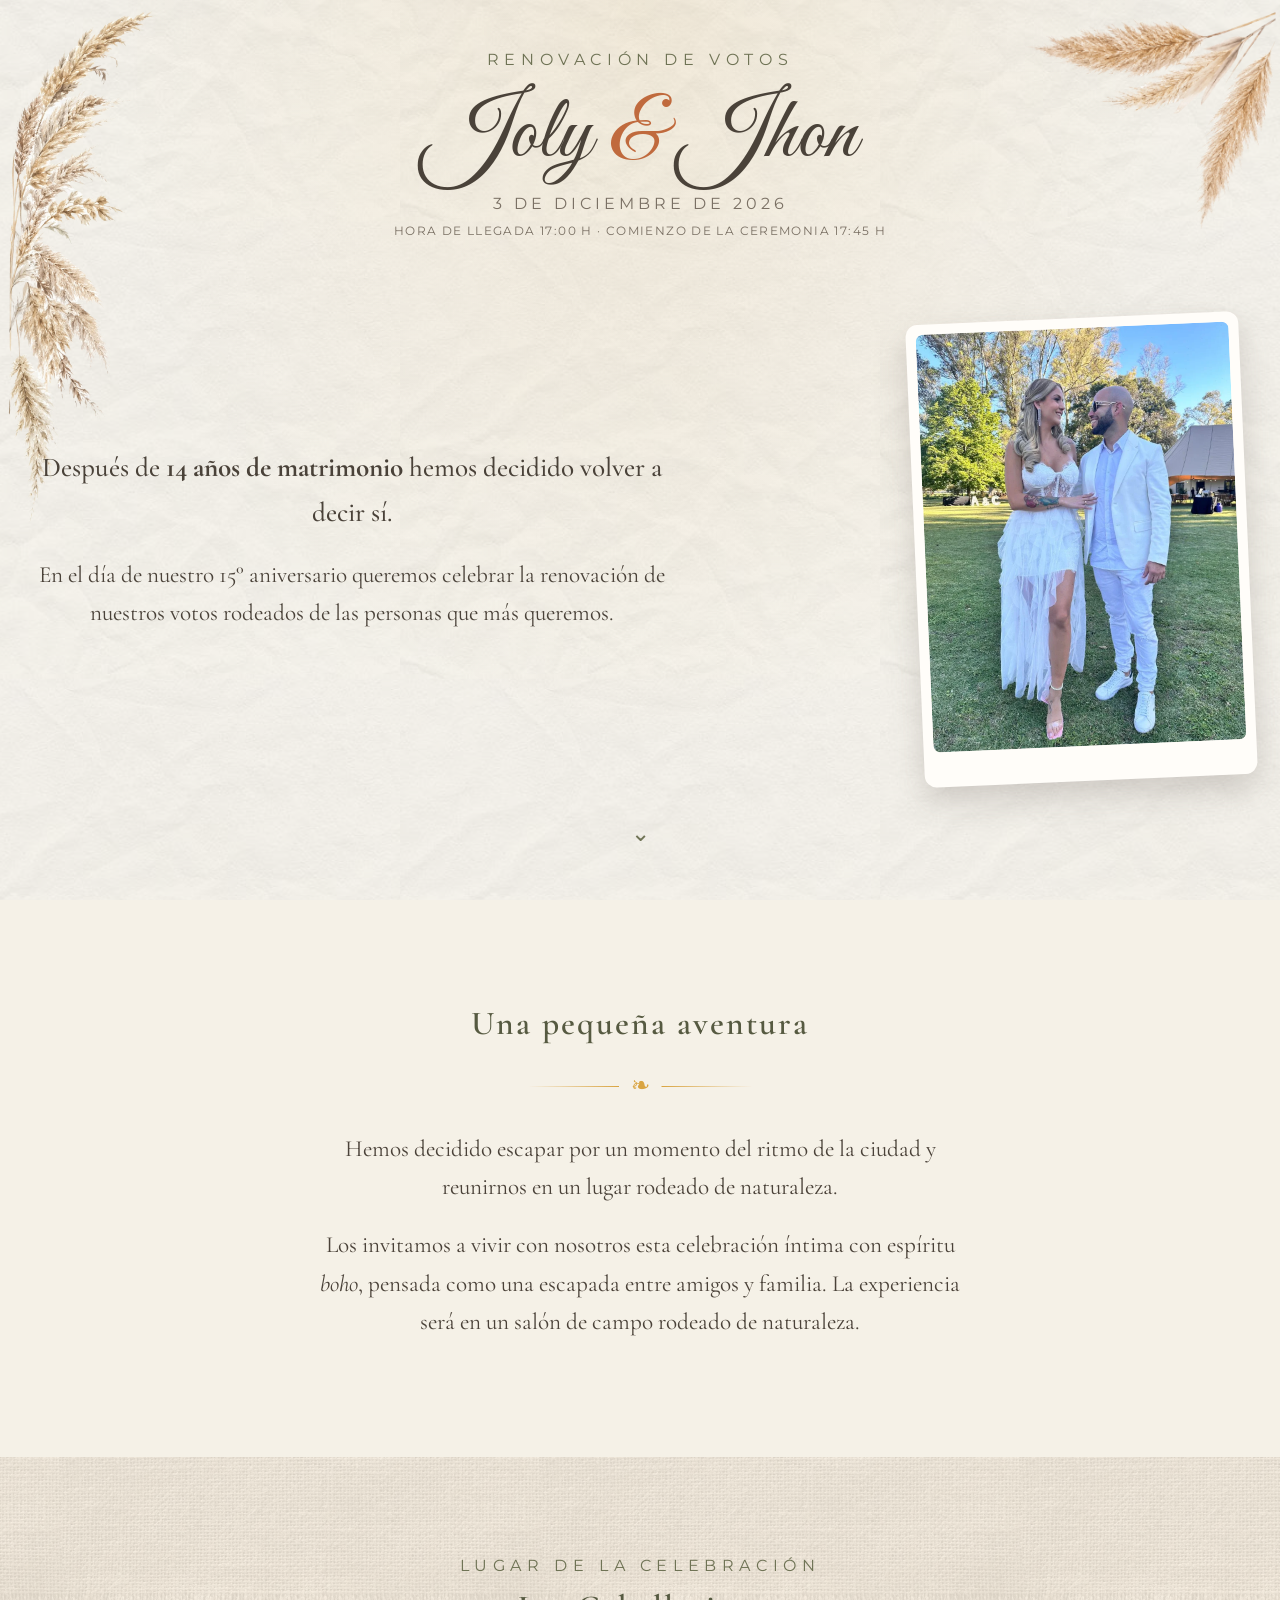
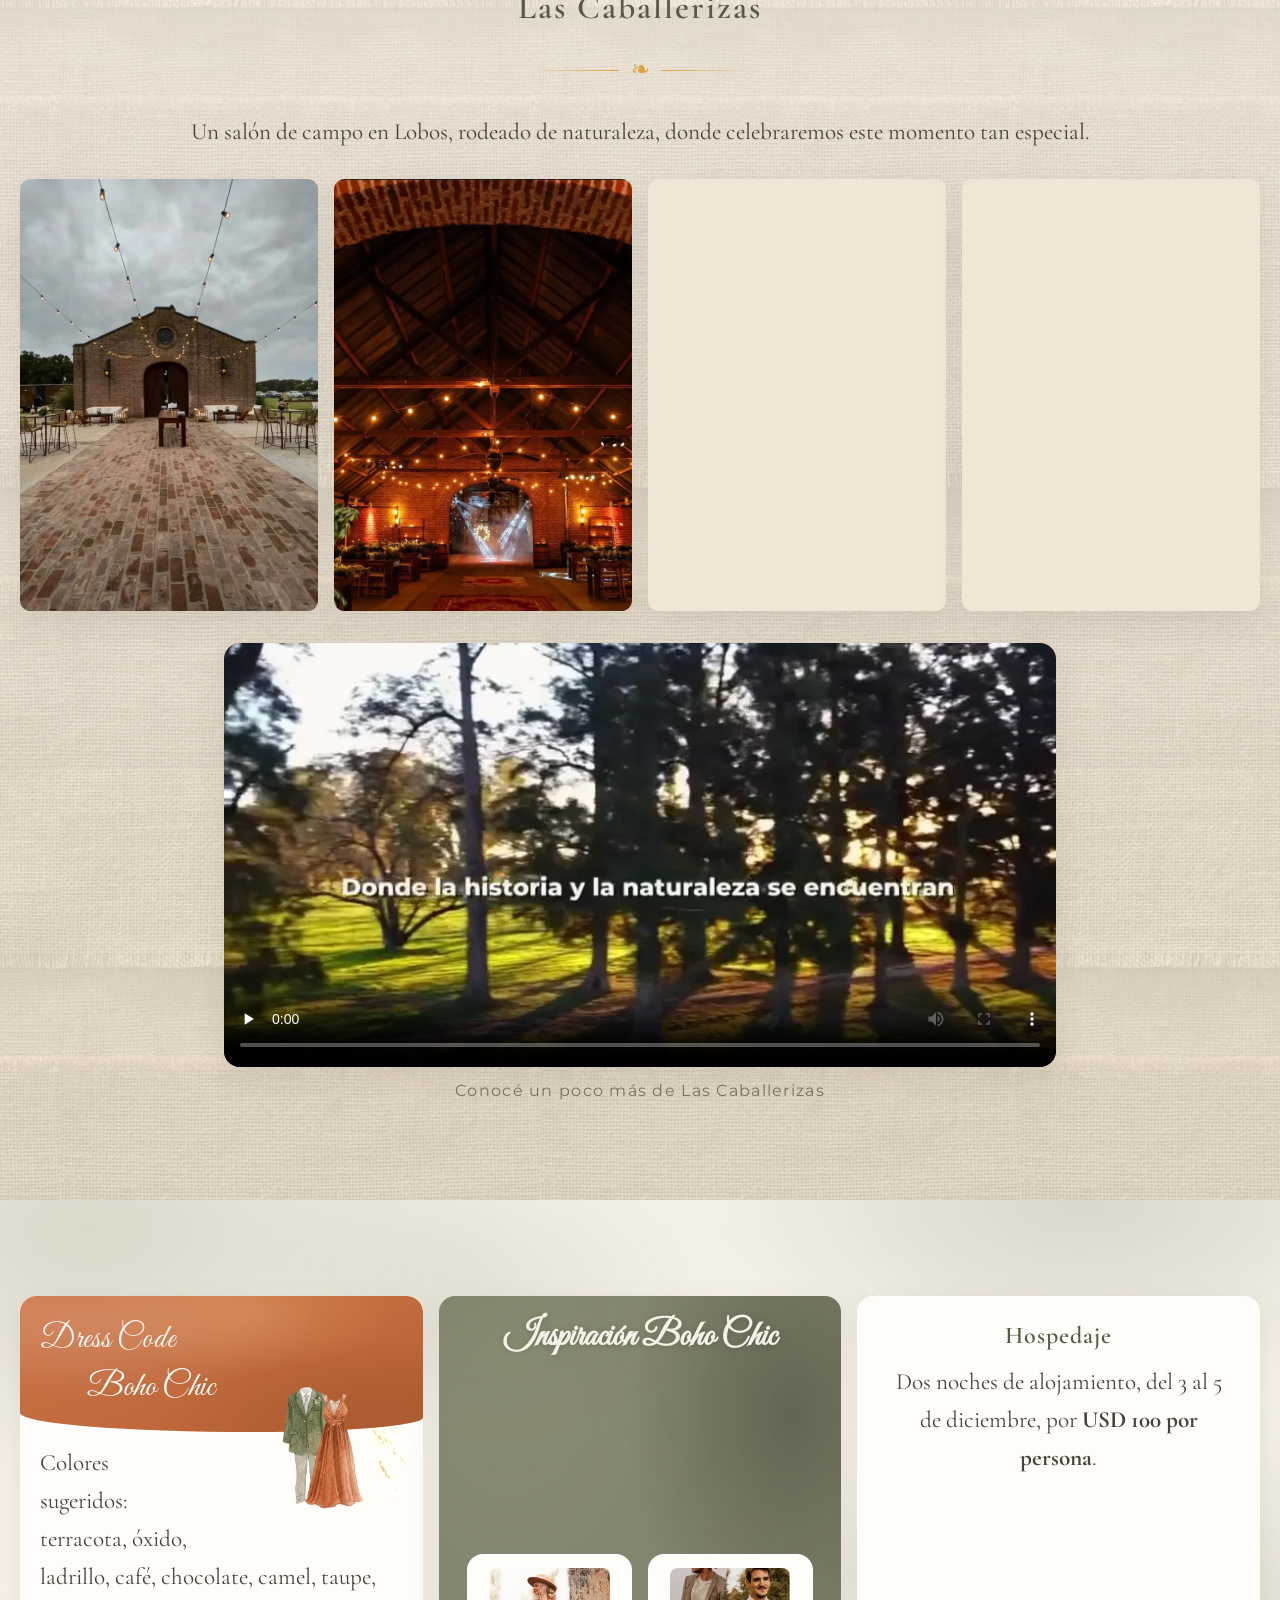
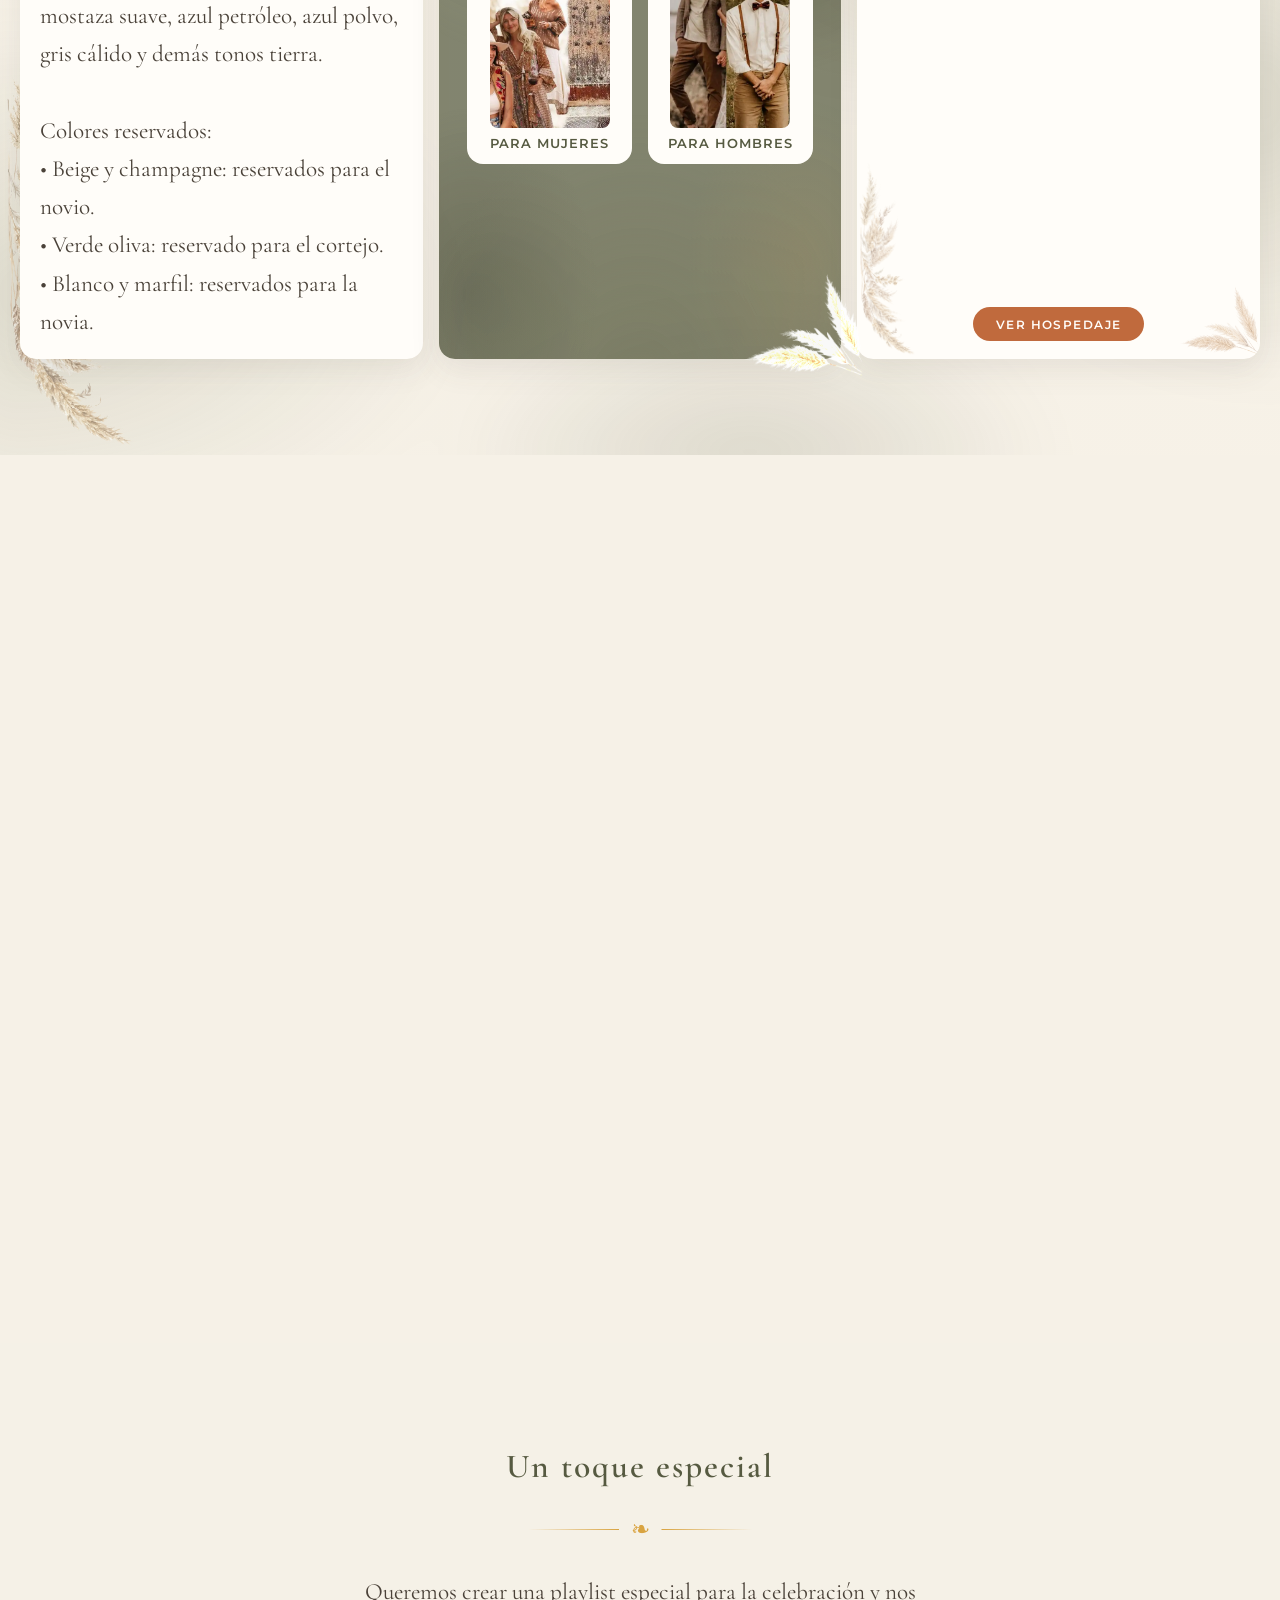
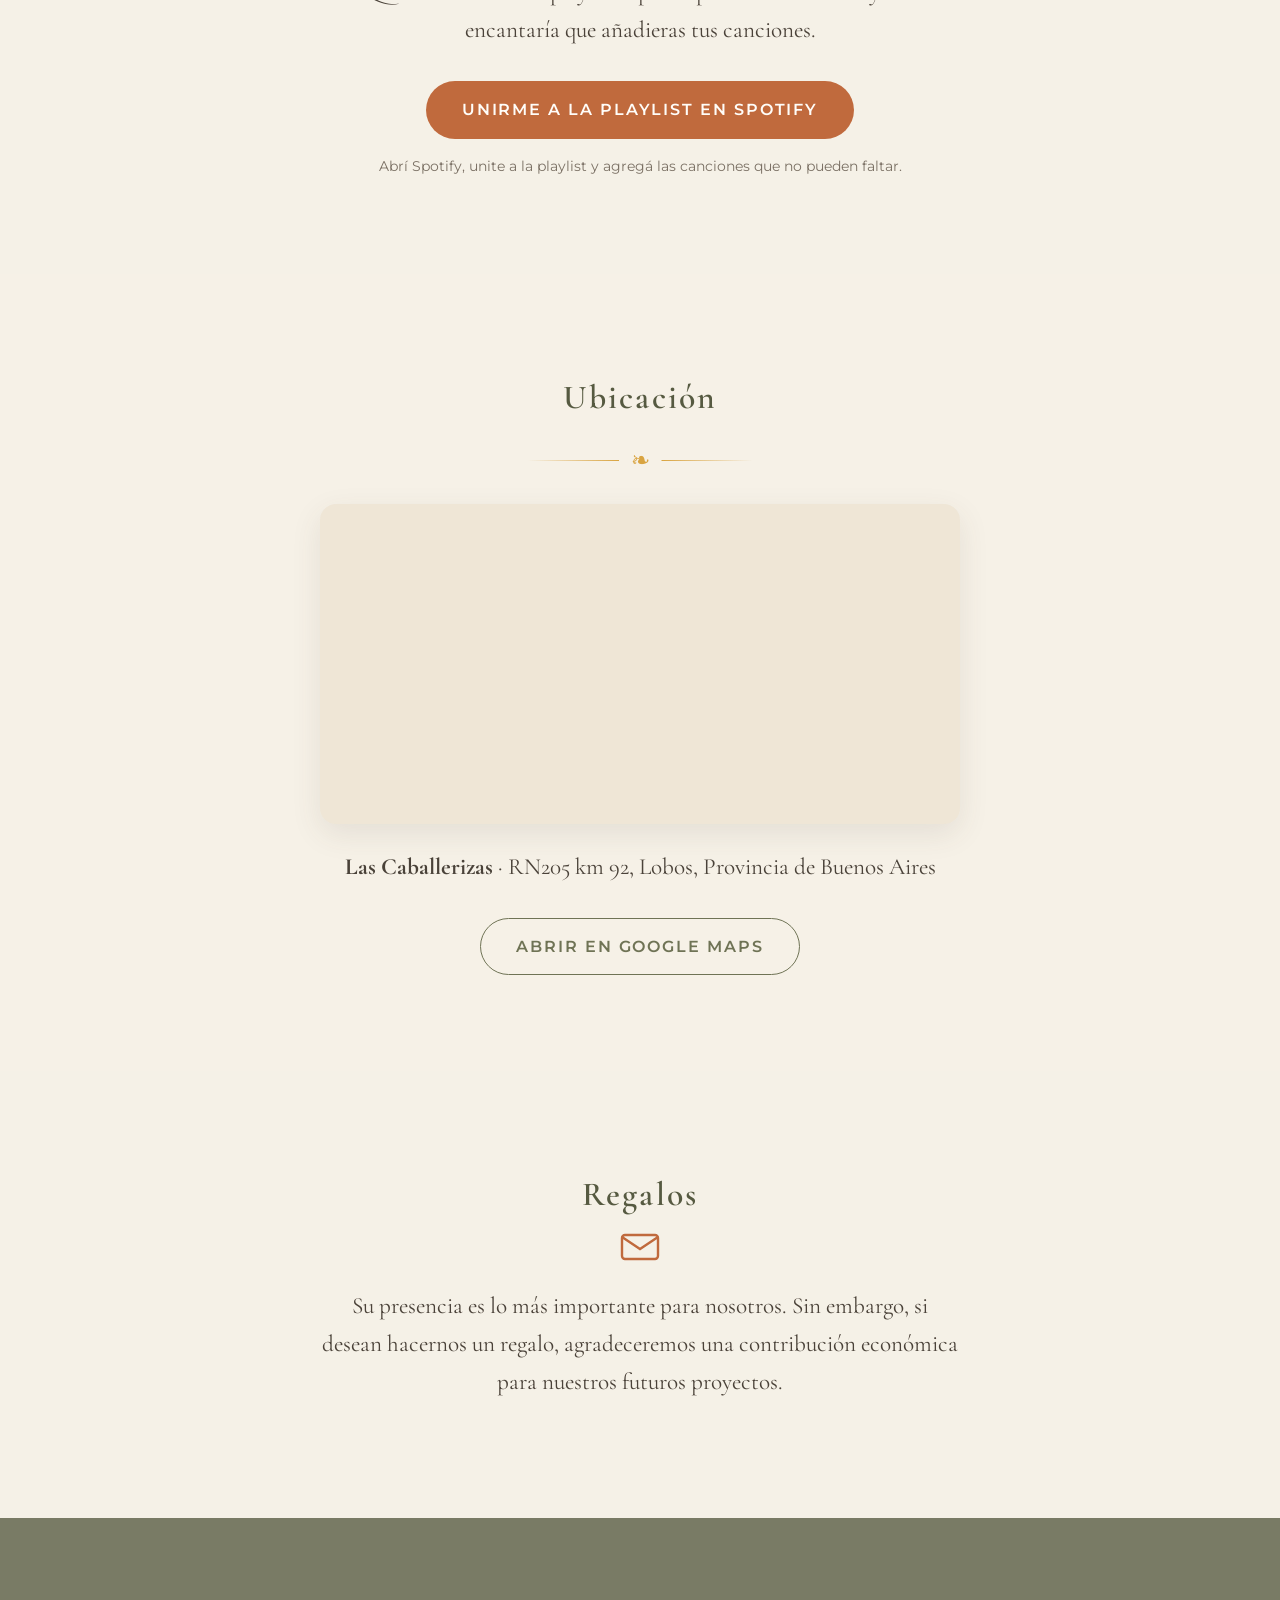
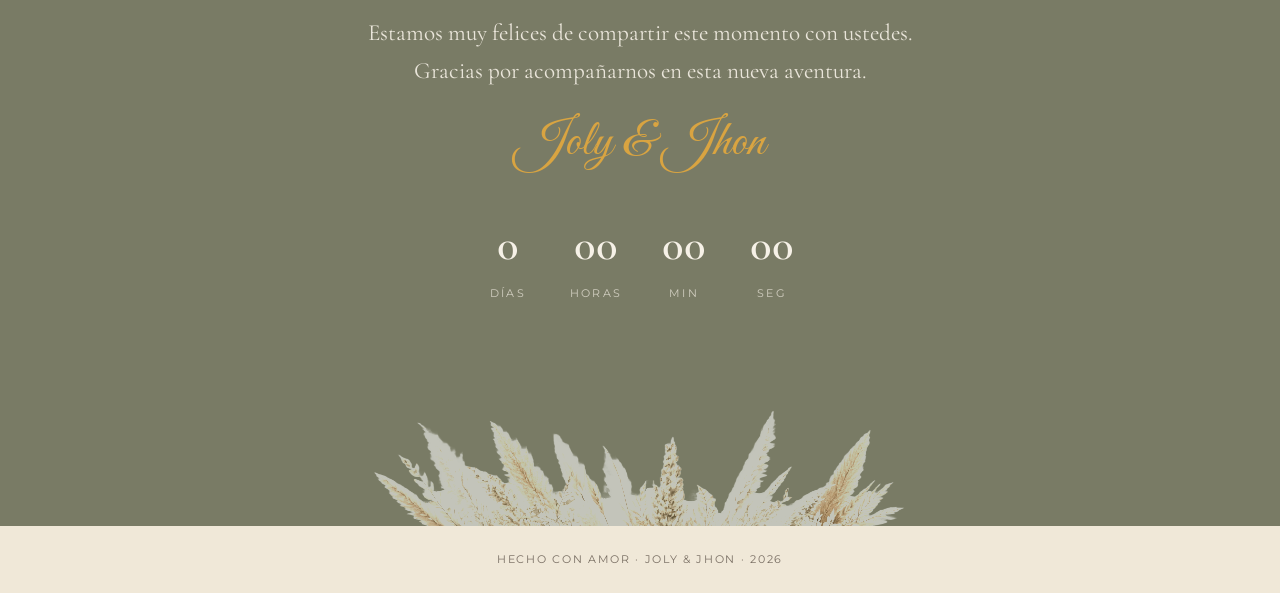
==== commit dfc34a87: "amount changed" ====
--- a/index-preview.html
+++ b/index-preview.html
@@ -33,6 +33,7 @@
   <link href="https://fonts.googleapis.com/css2?family=Great+Vibes&family=Cormorant+Garamond:ital,wght@0,400;0,500;0,600;1,400&family=Montserrat:wght@400;500;600&display=swap" rel="stylesheet" />
 
   <link rel="stylesheet" href="css/styles.css" />
+  <link rel="icon" href="assets/sello.webp" type="image/webp" />
 </head>
 <body>
 
@@ -80,6 +81,9 @@
         <p class="eyebrow">Renovación de Votos</p>
         <h1 class="hero__names">Joly <span class="amp">&amp;</span> Jhon</h1>
         <p class="hero__date">3 de diciembre de 2026</p>
+        <p class="hero__schedule">
+          Hora de llegada 17:00 h · Comienzo de la ceremonia 17:45 h
+        </p>
       </div>
       <figure class="hero__photo">
         <img src="assets/pareja.webp" alt="Joly y Jhon" width="900" height="1200"
@@ -115,27 +119,35 @@
         <p class="section__text">
           Los invitamos a vivir con nosotros esta celebración íntima con espíritu
           <em>boho</em>, pensada como una escapada entre amigos y familia. La
-          experiencia será en un refugio natural.
-        </p>
-      </div>
-    </section>
-
-    <!-- ============ MÓDULO 2.5 · EL REFUGIO / HOSPEDAJE ============ -->
-    <section class="section section--venue" id="refugio">
+          experiencia será en un salón de campo rodeado de naturaleza.
+        </p>
+      </div>
+    </section>
+
+    <!-- ============ MÓDULO 2.5 · LUGAR DE LA CELEBRACIÓN ============ -->
+    <section class="section section--venue" id="lugar">
       <div class="container container--wide reveal">
-        <p class="eyebrow">Hospedaje</p>
-        <h2 class="section__title">El refugio</h2>
+        <p class="eyebrow">Lugar de la celebración</p>
+        <h2 class="section__title">Las Caballerizas</h2>
         <div class="divider" aria-hidden="true"><span>❧</span></div>
         <p class="section__text">
-          Un refugio natural con hospedaje tipo <strong>glamping</strong>,
-          rodeado de naturaleza, donde celebraremos y pasaremos la noche juntos.
+          Un salón de campo en Lobos, rodeado de naturaleza, donde celebraremos
+          este momento tan especial.
         </p>
         <div class="venue__gallery">
-          <img src="assets/hospedaje/01.webp" alt="Vista del refugio natural" loading="lazy" decoding="async" />
-          <img src="assets/hospedaje/02.webp" alt="Espacio exterior del alojamiento" loading="lazy" decoding="async" />
-          <img src="assets/hospedaje/03.webp" alt="Detalle del alojamiento" loading="lazy" decoding="async" />
-          <img src="assets/hospedaje/04.webp" alt="Entorno natural del refugio" loading="lazy" decoding="async" />
-        </div>
+          <img src="assets/venue/exterior.webp" alt="Exterior de Las Caballerizas" width="1200" height="1579" loading="lazy" decoding="async" />
+          <img src="assets/venue/ceremonia.webp" alt="Salón de Las Caballerizas preparado para una ceremonia" width="1200" height="1043" loading="lazy" decoding="async" />
+          <img src="assets/venue/recepcion.webp" alt="Interior de Las Caballerizas preparado para una recepción" width="1200" height="1194" loading="lazy" decoding="async" />
+          <img src="assets/venue/pista-baile.webp" alt="Pista de baile de Las Caballerizas" width="722" height="709" loading="lazy" decoding="async" />
+        </div>
+        <figure class="venue__video">
+          <video id="venue-video" controls playsinline preload="none"
+                 poster="assets/venue/video-preview.webp">
+            <source src="assets/venue/las-caballerizas.mp4" type="video/mp4" />
+            Tu navegador no puede reproducir este video.
+          </video>
+          <figcaption>Conocé un poco más de Las Caballerizas</figcaption>
+        </figure>
       </div>
     </section>
 
@@ -196,8 +208,8 @@
             <div class="card__floral card__floral--br" aria-hidden="true"><img src="assets/trigo_top_der.webp" alt=""/></div>
             <h2 class="card__title">Hospedaje</h2>
             <p class="card__text">
-              Un refugio natural contará con hospedaje disponible para una
-              experiencia en la naturaleza.
+              Dos noches de alojamiento, del 3 al 5 de diciembre, por
+              <strong>USD 100 por persona</strong>.
             </p>
             <!-- Si hay link externo del lugar, añadirlo como enlace dentro del modal -->
             <button type="button" class="btn btn--primary" data-modal-open="modal-hospedaje">
@@ -270,15 +282,16 @@
 
         <div class="map">
           <iframe
-            title="Mapa del evento"
-            src="https://www.google.com/maps/embed?pb=!1m18!1m12!1m3!1d3256.5431763482015!2d-59.134680700000004!3d-35.2924826!2m3!1f0!2f0!3f0!3m2!1i1024!2i768!4f13.1!3m3!1m2!1s0x95bda7a54536051d%3A0x1d90b97d9a7aa468!2sREFUGIO%20Natural%20Glamping!5e0!3m2!1sen!2sar!4v1785101603915!5m2!1sen!2sar"
+            title="Mapa de Las Caballerizas en Lobos"
+            src="https://www.google.com/maps?q=Las%20Caballerizas%20Sal%C3%B3n%20de%20Bodas%20y%20Eventos%20de%20Campo%20en%20Lobos%2C%20RN205%20km%2092%2C%20Lobos%2C%20Buenos%20Aires&amp;output=embed"
             style="border:0;"
             allowfullscreen=""
             loading="lazy"
             referrerpolicy="strict-origin-when-cross-origin"></iframe>
         </div>
 
-        <a href="https://maps.app.goo.gl/XvCeCrYupLL5ztzm9?g_st=ic" class="btn btn--outline" target="_blank" rel="noopener">Abrir en Google Maps</a>
+        <p class="section__text"><strong>Las Caballerizas</strong> · RN205 km 92, Lobos, Provincia de Buenos Aires</p>
+        <a href="https://www.google.com/maps?q=Las+Caballerizas+%7C+Sal%C3%B3n+de+Bodas+y+Eventos+de+Campo+en+Lobos,+RN205+km+92,+B7240+Lobos,+Provincia+de+Buenos+Aires" class="btn btn--outline" target="_blank" rel="noopener">Abrir en Google Maps</a>
       </div>
     </section>
 
@@ -307,7 +320,7 @@
         </p>
         <p class="section__script">Joly &amp; Jhon</p>
 
-        <div class="countdown" id="countdown" data-target="2026-12-03T00:00:00">
+        <div class="countdown" id="countdown" data-target="2026-12-03T17:45:00-03:00">
           <div class="countdown__item"><span class="countdown__num" data-unit="days">0</span><span class="countdown__label">días</span></div>
           <div class="countdown__item"><span class="countdown__num" data-unit="hours">0</span><span class="countdown__label">horas</span></div>
           <div class="countdown__item"><span class="countdown__num" data-unit="minutes">0</span><span class="countdown__label">min</span></div>
@@ -330,16 +343,34 @@
     <div class="modal__dialog">
       <button type="button" class="modal__close" data-modal-close
               aria-label="Cerrar">✕</button>
-      <h2 class="modal__title" id="modal-hospedaje-title">El refugio</h2>
-      <p class="modal__text">
-        Así luce el lugar donde celebraremos — hospedaje en medio de la naturaleza.
-      </p>
-      <!-- Las fotos se abren en grande (lightbox) al hacer clic -->
-      <div class="modal__gallery">
-        <img src="assets/hospedaje/01.webp" alt="Vista del refugio natural" loading="lazy" />
-        <img src="assets/hospedaje/02.webp" alt="Espacio exterior del alojamiento" loading="lazy" />
-        <img src="assets/hospedaje/03.webp" alt="Detalle del alojamiento" loading="lazy" />
-        <img src="assets/hospedaje/04.webp" alt="Entorno natural del refugio" loading="lazy" />
+      <h2 class="modal__title" id="modal-hospedaje-title">Hospedaje</h2>
+      <div class="modal__body modal__body--lodging">
+        <p class="modal__lead">
+          Para quienes deseen vivir la experiencia completa, habrá alojamiento
+          disponible por <strong>USD 100 por persona</strong>.
+        </p>
+        <div class="modal__includes">
+          <p class="modal__includes-title">La tarifa incluye:</p>
+          <ul>
+            <li>Dos noches de alojamiento.</li>
+            <li>Estadía del 3 al 5 de diciembre.</li>
+            <li>Salida el 5 de diciembre a las 10:00 h.</li>
+          </ul>
+        </div>
+        <p class="modal__note">
+          La información sobre reservas, medios de pago y organización del hospedaje
+          será compartida en el grupo de WhatsApp del evento.
+        </p>
+        <div class="modal__gallery modal__gallery--lodging" aria-label="Fotos del hospedaje">
+          <img src="assets/hospedaje/casa-principal.webp" alt="Fachada de la casa de hospedaje" width="637" height="741" loading="lazy" decoding="async" />
+          <img src="assets/hospedaje/casa-jardin.webp" alt="Casa de hospedaje vista desde el jardín" width="520" height="608" loading="lazy" decoding="async" />
+          <img src="assets/hospedaje/sala-hogar.webp" alt="Sala de estar con hogar a leña" width="343" height="344" loading="lazy" decoding="async" />
+          <img src="assets/hospedaje/sala-comedor.webp" alt="Sala y comedor del hospedaje" width="331" height="329" loading="lazy" decoding="async" />
+          <img src="assets/hospedaje/sala-principal.webp" alt="Sala principal del hospedaje" width="330" height="287" loading="lazy" decoding="async" />
+          <img src="assets/hospedaje/casa-galeria.webp" alt="Galería y parque de la casa de hospedaje" width="578" height="608" loading="lazy" decoding="async" />
+          <img src="assets/hospedaje/anexo-jardin.webp" alt="Anexo del hospedaje junto al jardín" width="329" height="327" loading="lazy" decoding="async" />
+          <img src="assets/hospedaje/el-rancho.webp" alt="Auto antiguo y cartel de El Rancho" width="531" height="619" loading="lazy" decoding="async" />
+        </div>
       </div>
     </div>
   </div>
--- a/css/styles.css
+++ b/css/styles.css
@@ -370,6 +370,9 @@
     radial-gradient(ellipse at 50% 0%, rgba(217, 164, 65, 0.10), transparent 60%),
     rgba(246, 241, 231, 0.70);
 }
+/* El hero recibe foco al cerrar el sobre; evita el contorno del navegador
+   sobre este destino estructural sin ocultar focos de controles interactivos. */
+.hero[tabindex="-1"]:focus { outline: none; }
 .hero__content {
   position: relative;
   z-index: 1;
@@ -493,7 +496,7 @@
   text-align: center;
 }
 
-/* Sección "El refugio": fondo de arpillera (saco) con veladura
+/* Sección del lugar: fondo de arpillera (saco) con veladura
    color lino para mantener la legibilidad y la paleta boho. */
 .section--venue {
   background:
@@ -504,11 +507,13 @@
 .venue__gallery {
   display: grid;
   grid-template-columns: repeat(2, 1fr);
+  grid-auto-rows: clamp(12rem, 55vw, 27rem);
   gap: clamp(0.6rem, 2.5vw, 1rem);
   margin-top: 1.75rem;
 }
 .venue__gallery img {
   width: 100%;
+  height: 100%;
   aspect-ratio: 4 / 5;
   object-fit: cover;
   border-radius: calc(var(--radius) / 1.5);
@@ -518,6 +523,27 @@
   transition: transform 0.3s ease;
 }
 .venue__gallery img:hover { transform: scale(1.02); }
+
+.venue__video {
+  width: min(100%, 52rem);
+  margin: 2rem auto 0;
+}
+.venue__video video {
+  display: block;
+  width: 100%;
+  aspect-ratio: 848 / 432;
+  object-fit: cover;
+  border-radius: var(--radius);
+  background: var(--color-ink);
+  box-shadow: var(--shadow-soft);
+}
+.venue__video figcaption {
+  margin-top: 0.65rem;
+  font-family: var(--font-sans);
+  font-size: var(--fs-small);
+  letter-spacing: 0.08em;
+  color: var(--color-ink-soft);
+}
 .section--tinted { background: rgba(246, 241, 231, 0.70); } /* mismo fondo y transparencia que el hero */
 .section--olive { background: rgba(86, 90, 65, 0.78); color: var(--color-linen); }
 .section--olive .section__title { color: var(--color-linen); }
@@ -1115,6 +1141,23 @@
   flex: none;
   width: 100%;
   aspect-ratio: 3 / 4;
+  object-fit: cover;
+  scroll-snap-align: none;
+}
+
+.modal__gallery--lodging {
+  display: grid;
+  grid-template-columns: repeat(2, minmax(0, 1fr));
+  grid-auto-rows: clamp(8rem, 32vw, 12rem);
+  gap: 0.75rem;
+  overflow: visible;
+  scroll-snap-type: none;
+}
+.modal__gallery--lodging img {
+  flex: none;
+  width: 100%;
+  height: 100%;
+  aspect-ratio: 1;
   object-fit: cover;
   scroll-snap-align: none;
 }
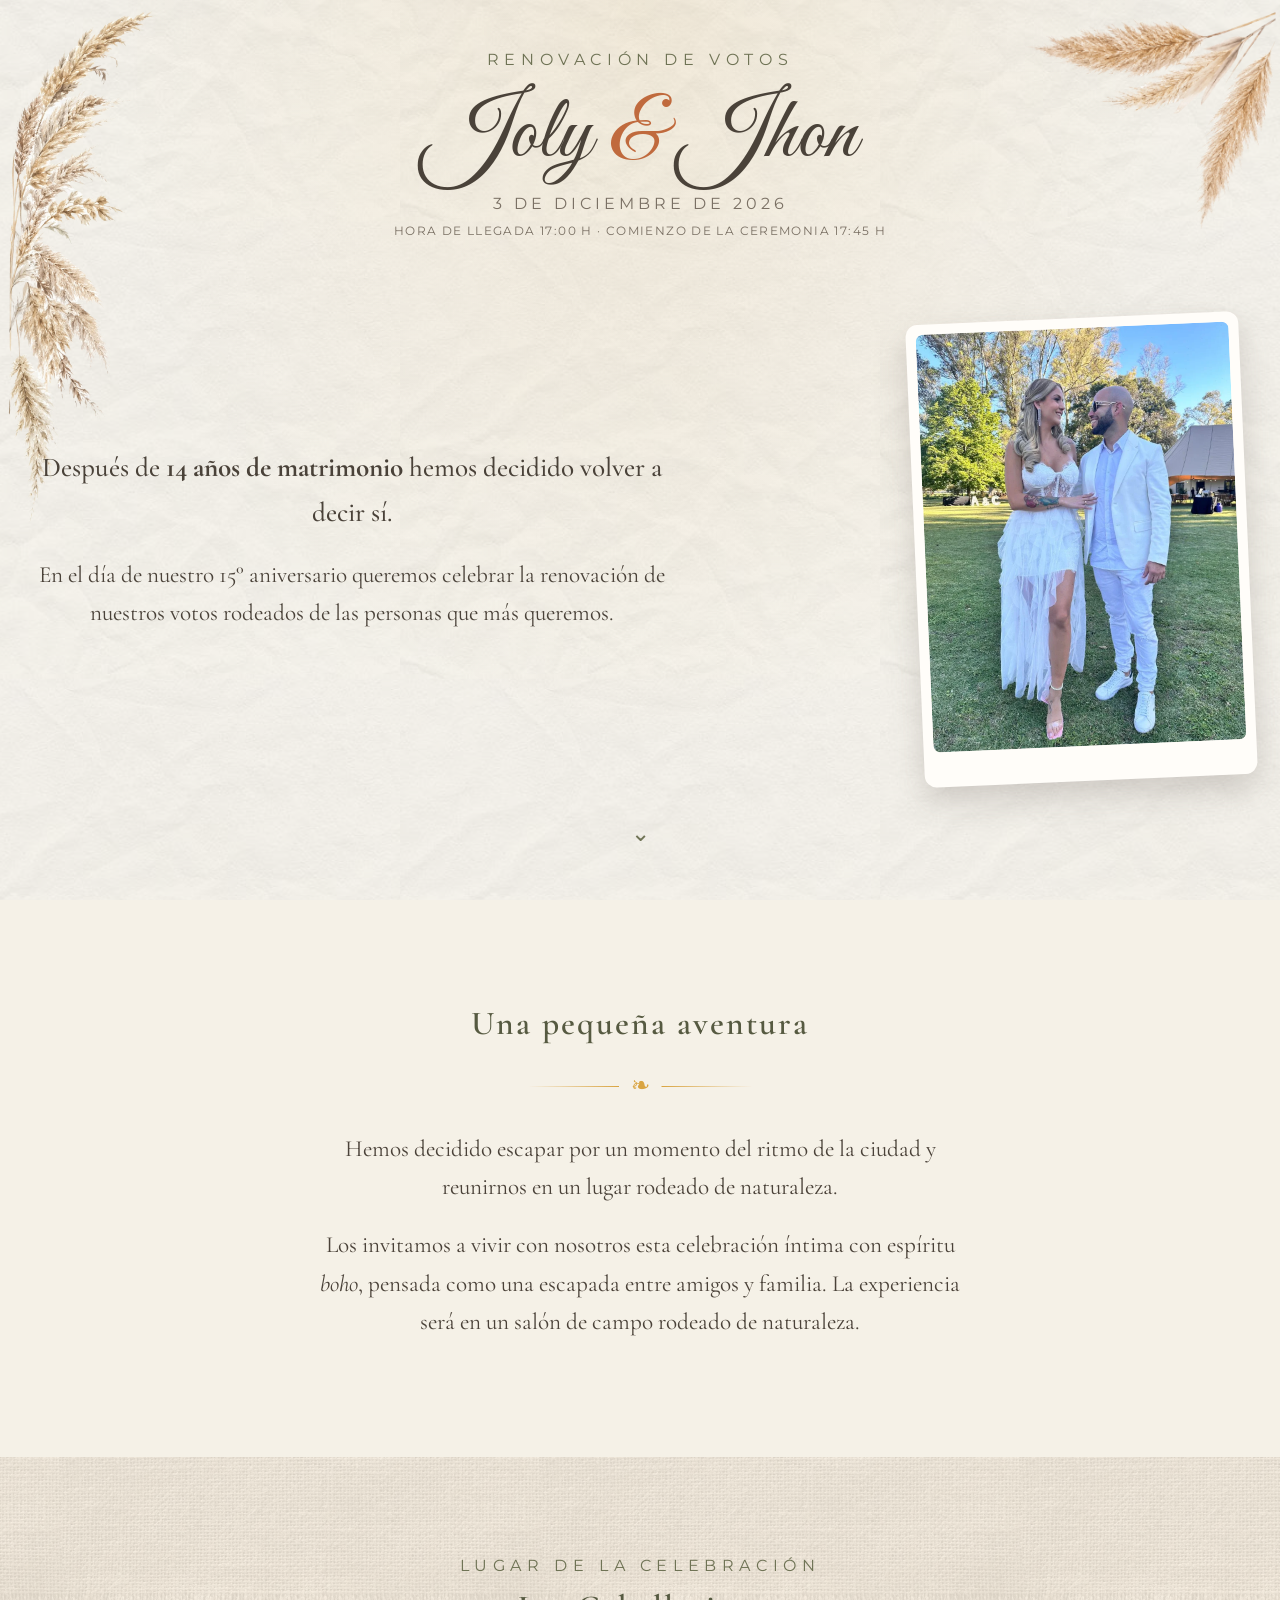
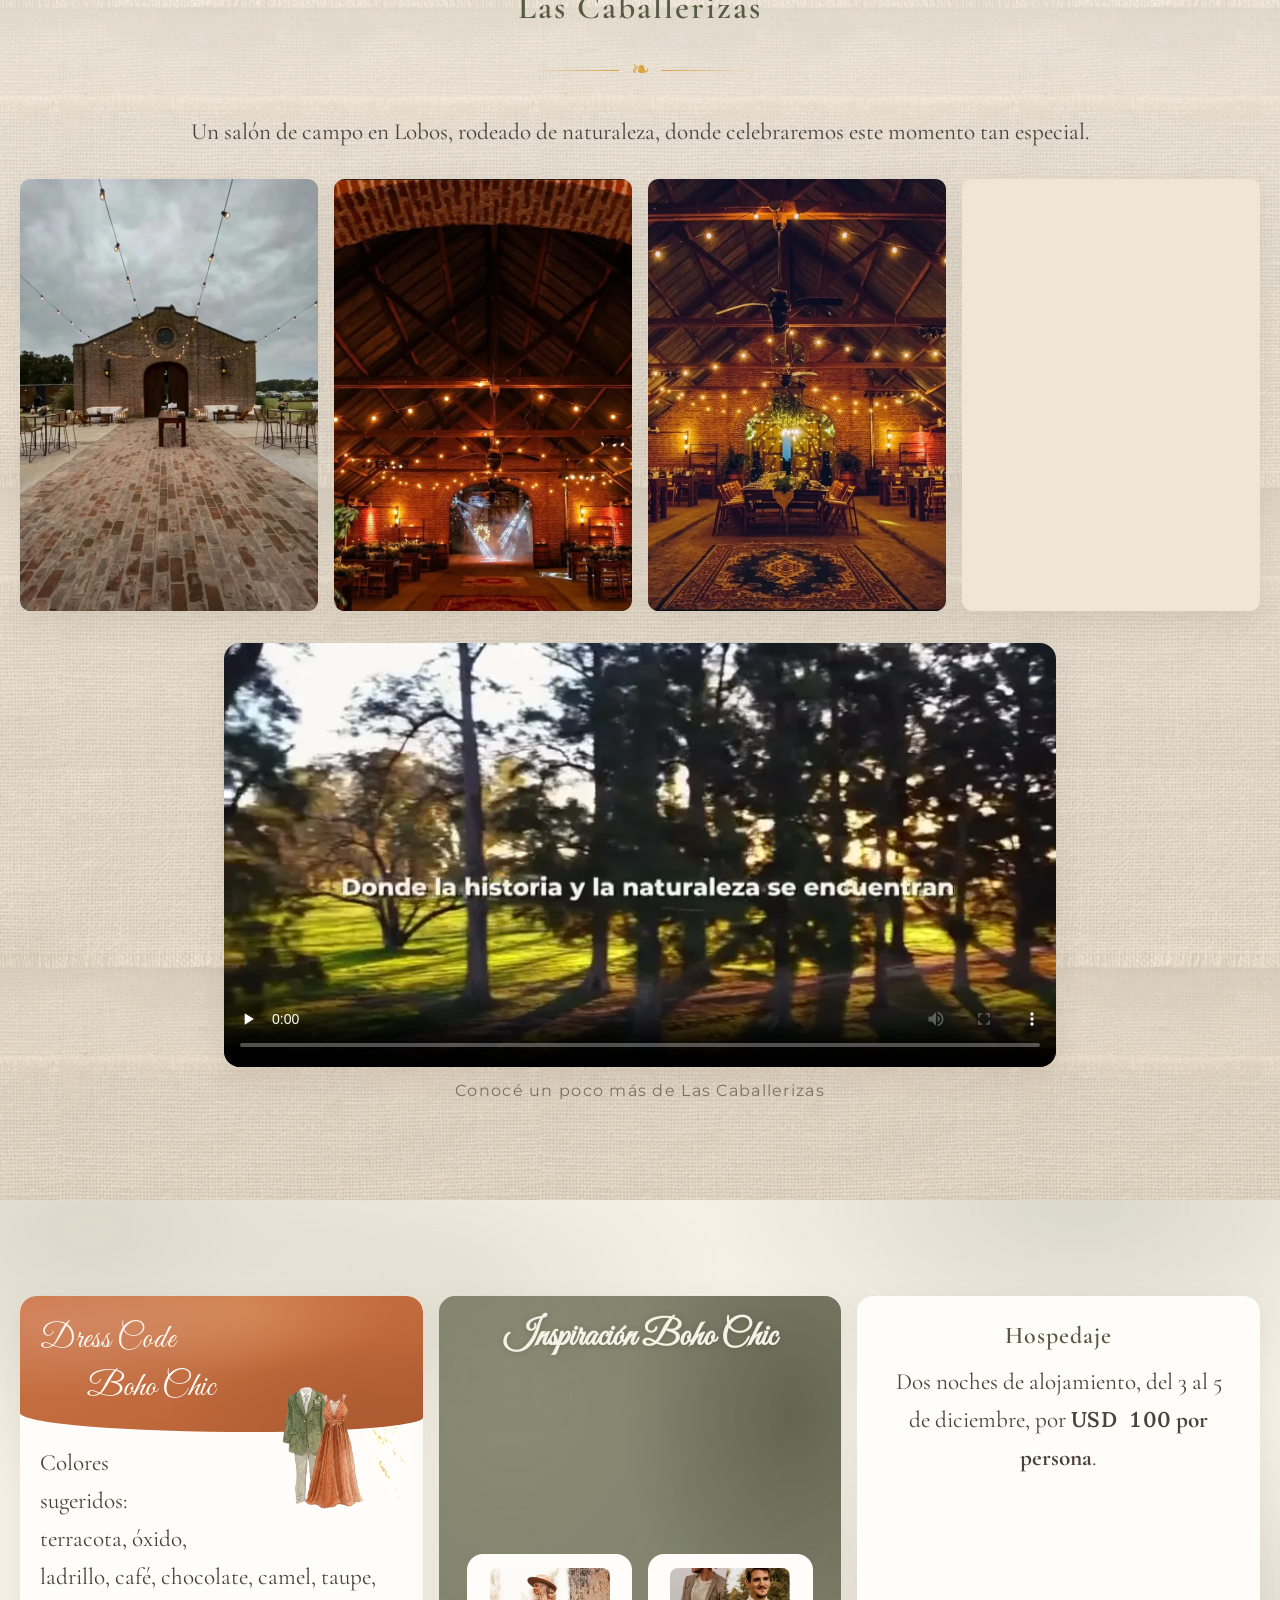
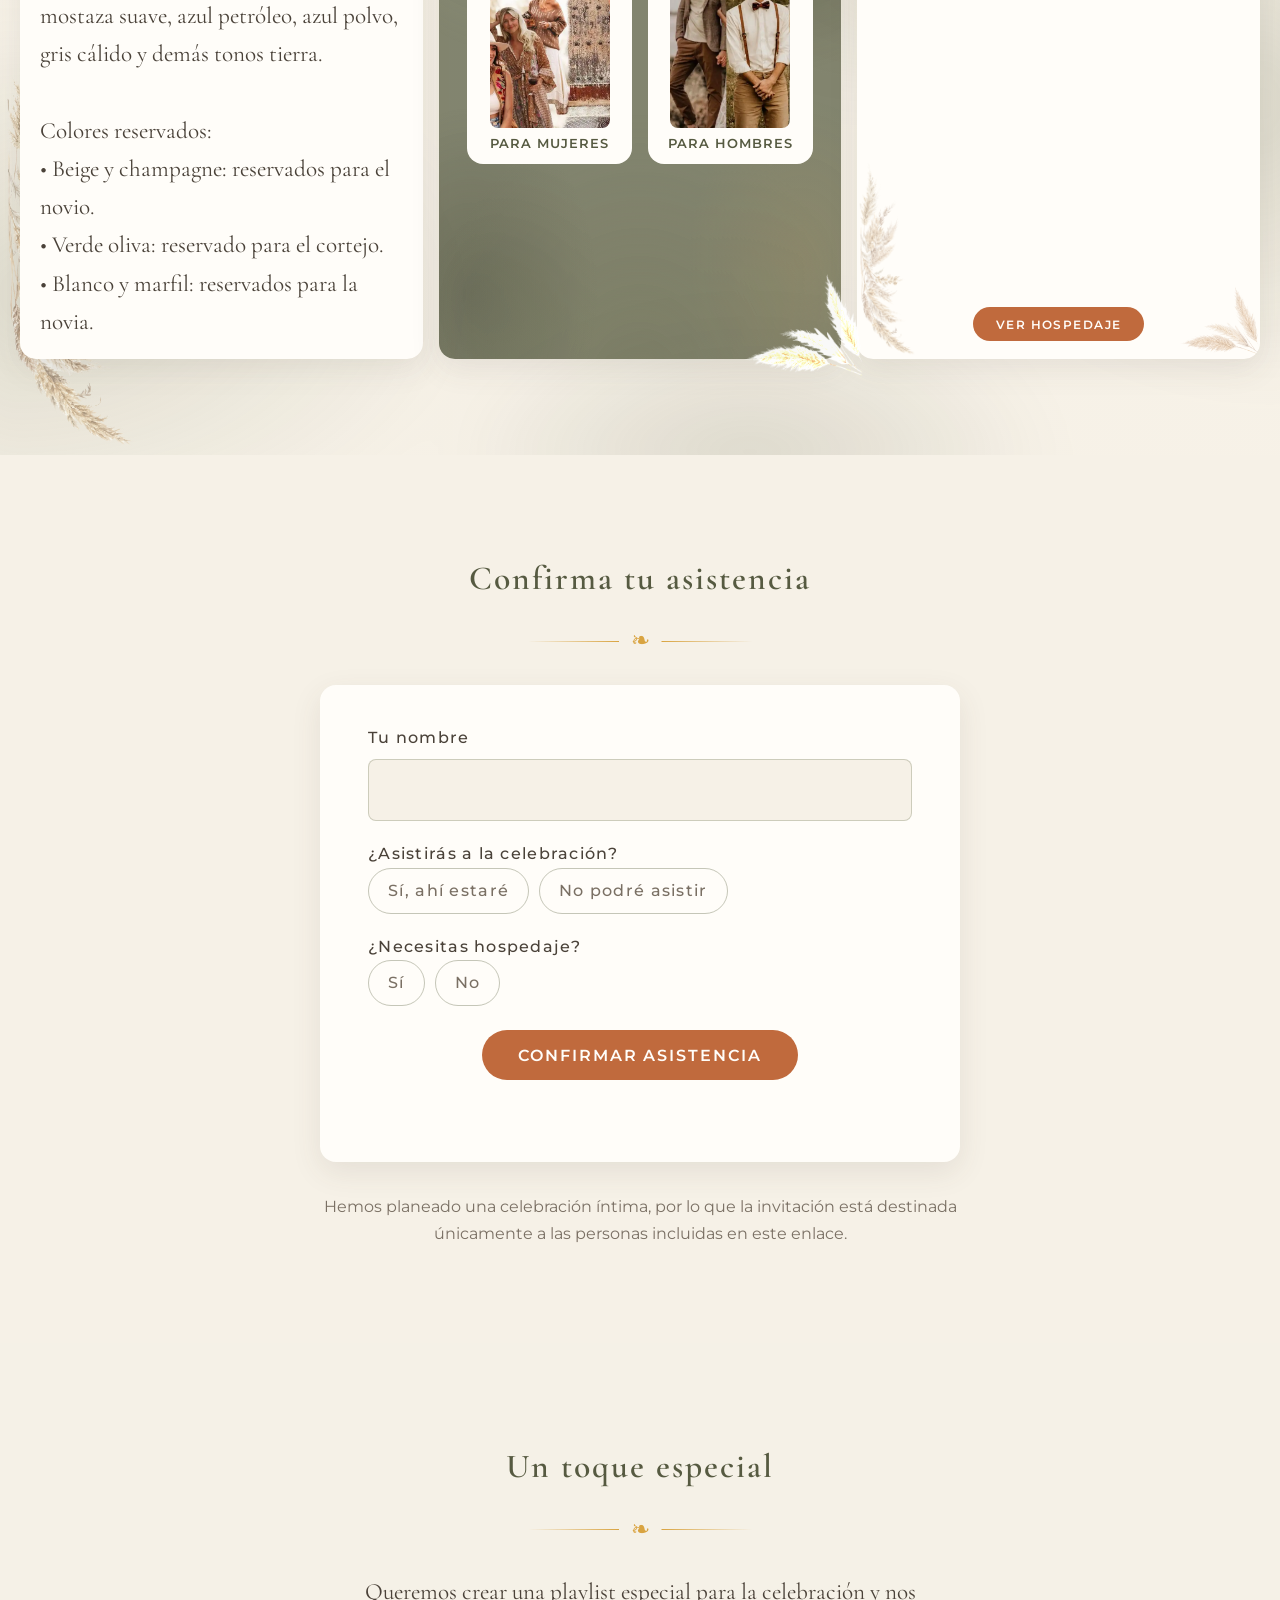
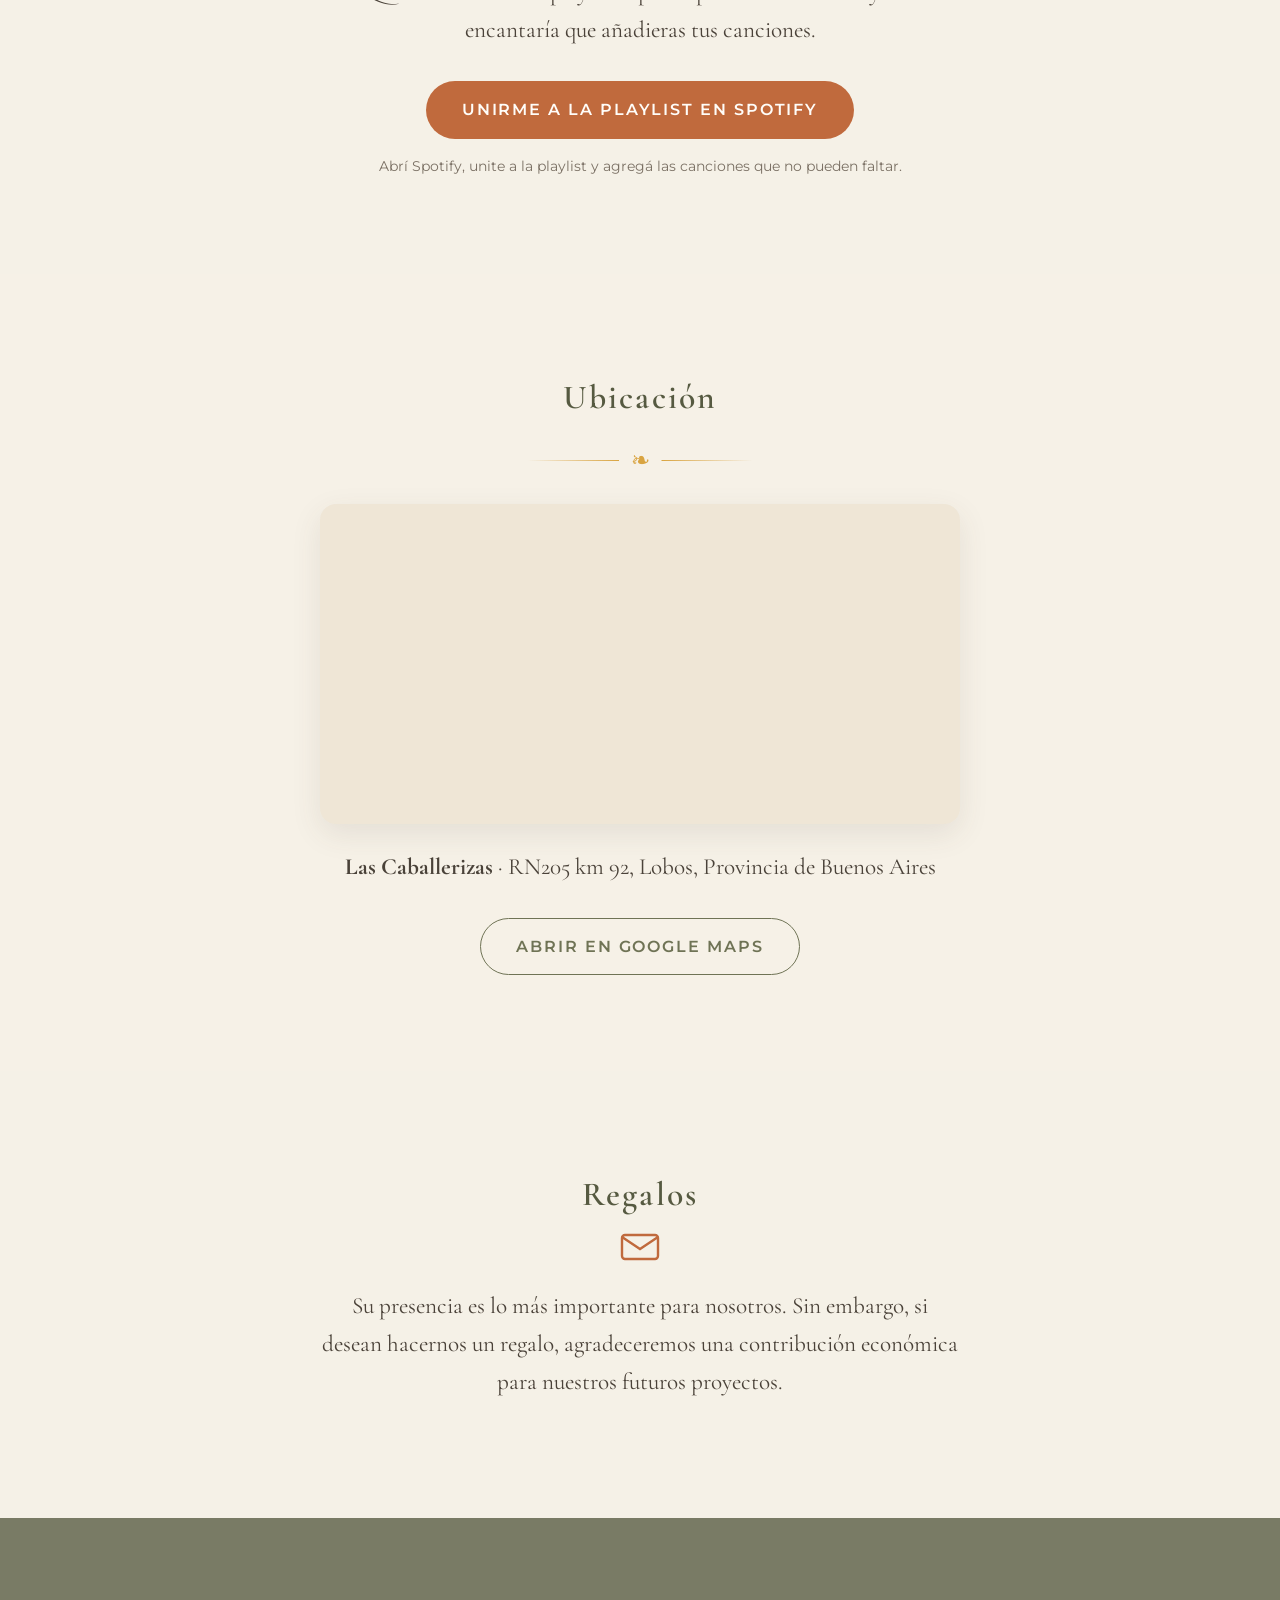
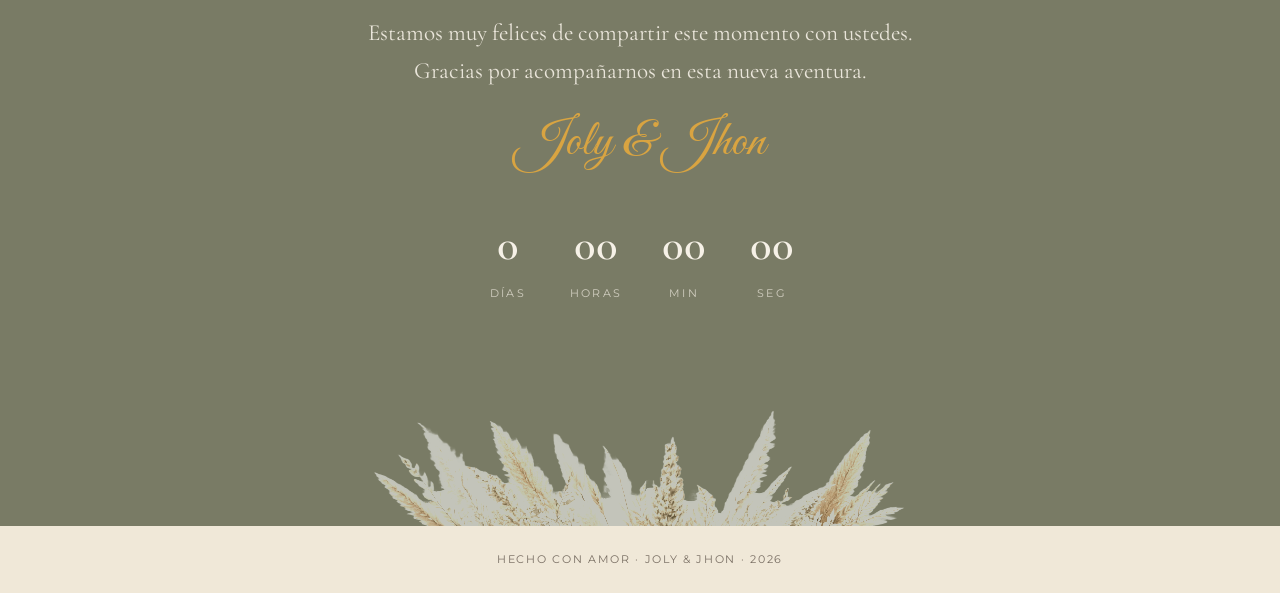
==== commit c7da83cd: "monto legible" ====
--- a/index-preview.html
+++ b/index-preview.html
@@ -30,7 +30,7 @@
   <!-- Fonts: script (nombres) + serif (texto) + sans (etiquetas) -->
   <link rel="preconnect" href="https://fonts.googleapis.com" />
   <link rel="preconnect" href="https://fonts.gstatic.com" crossorigin />
-  <link href="https://fonts.googleapis.com/css2?family=Great+Vibes&family=Cormorant+Garamond:ital,wght@0,400;0,500;0,600;1,400&family=Montserrat:wght@400;500;600&display=swap" rel="stylesheet" />
+  <link href="https://fonts.googleapis.com/css2?family=Great+Vibes&family=Cormorant+Garamond:ital,wght@0,400;0,500;0,600;1,400&family=Lora:wght@600&family=Montserrat:wght@400;500;600&display=swap" rel="stylesheet" />
 
   <link rel="stylesheet" href="css/styles.css" />
   <link rel="icon" href="assets/sello.webp" type="image/webp" />
@@ -209,7 +209,7 @@
             <h2 class="card__title">Hospedaje</h2>
             <p class="card__text">
               Dos noches de alojamiento, del 3 al 5 de diciembre, por
-              <strong>USD 100 por persona</strong>.
+              <strong><span class="price">USD 100</span> por persona</strong>.
             </p>
             <!-- Si hay link externo del lugar, añadirlo como enlace dentro del modal -->
             <button type="button" class="btn btn--primary" data-modal-open="modal-hospedaje">
@@ -347,7 +347,7 @@
       <div class="modal__body modal__body--lodging">
         <p class="modal__lead">
           Para quienes deseen vivir la experiencia completa, habrá alojamiento
-          disponible por <strong>USD 100 por persona</strong>.
+          disponible por <strong><span class="price">USD 100</span> por persona</strong>.
         </p>
         <div class="modal__includes">
           <p class="modal__includes-title">La tarifa incluye:</p>
--- a/css/styles.css
+++ b/css/styles.css
@@ -570,6 +570,13 @@
   margin-bottom: 1.25rem;
 }
 .section__text { margin-bottom: 1.25rem; }
+.price {
+  font-family: "Lora", Georgia, serif;
+  font-size: 0.92em;
+  font-weight: 600;
+  font-variant-numeric: lining-nums tabular-nums;
+  letter-spacing: 0.015em;
+}
 .section--olive .section__text { color: rgba(246, 241, 231, 0.9); }
 .section__note {
   margin-top: 2rem;
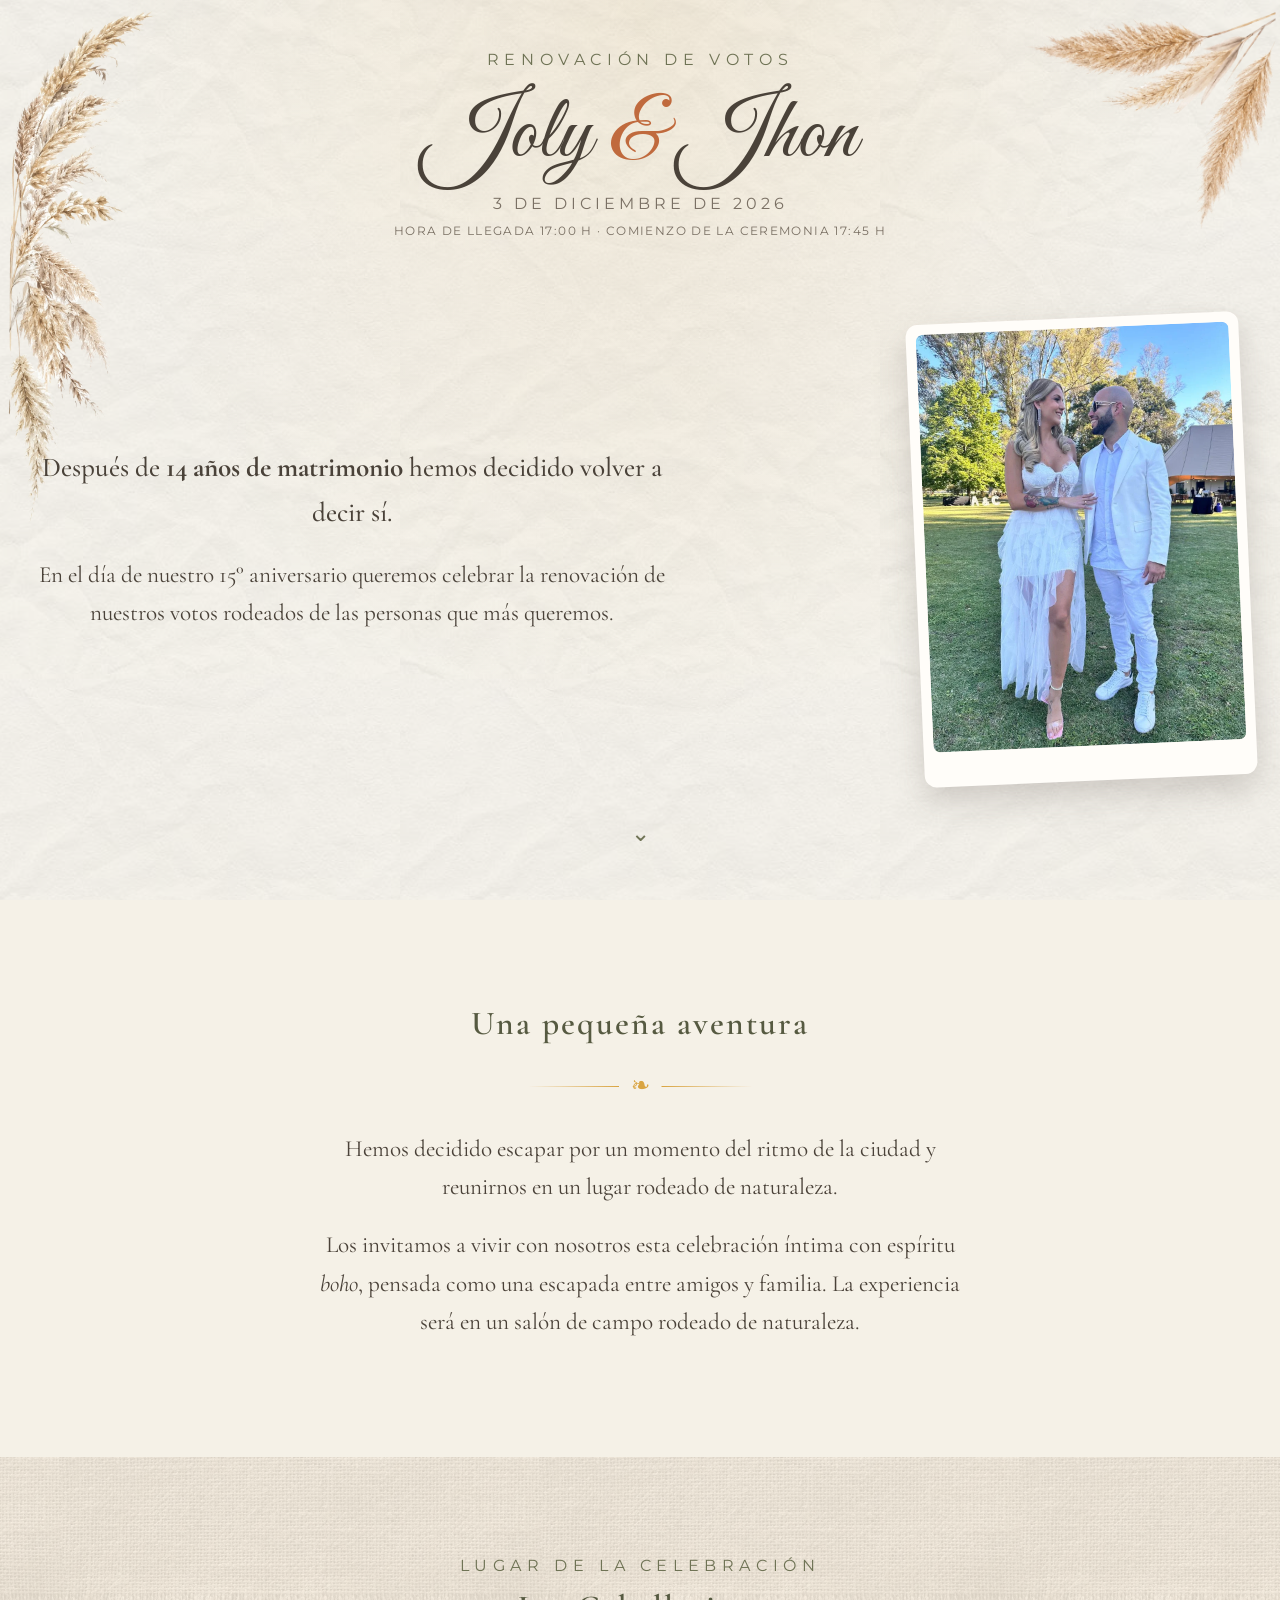
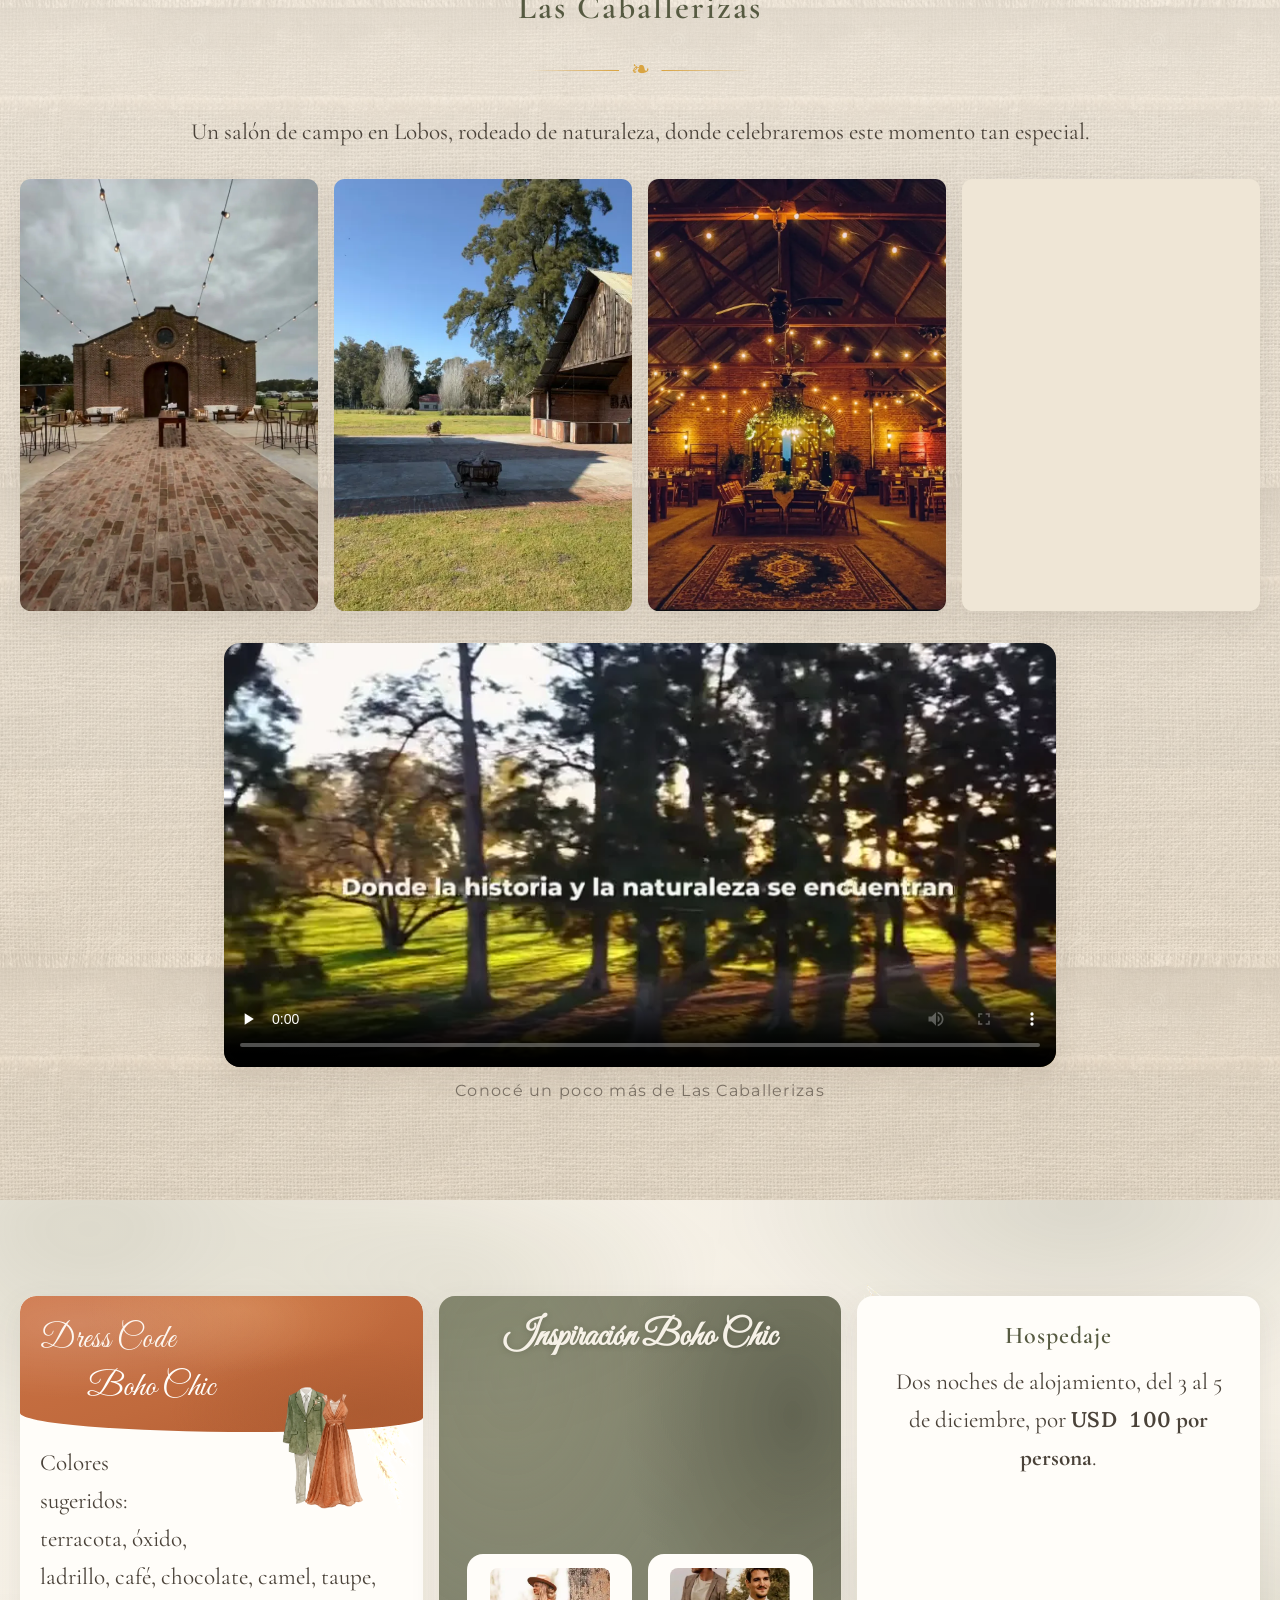
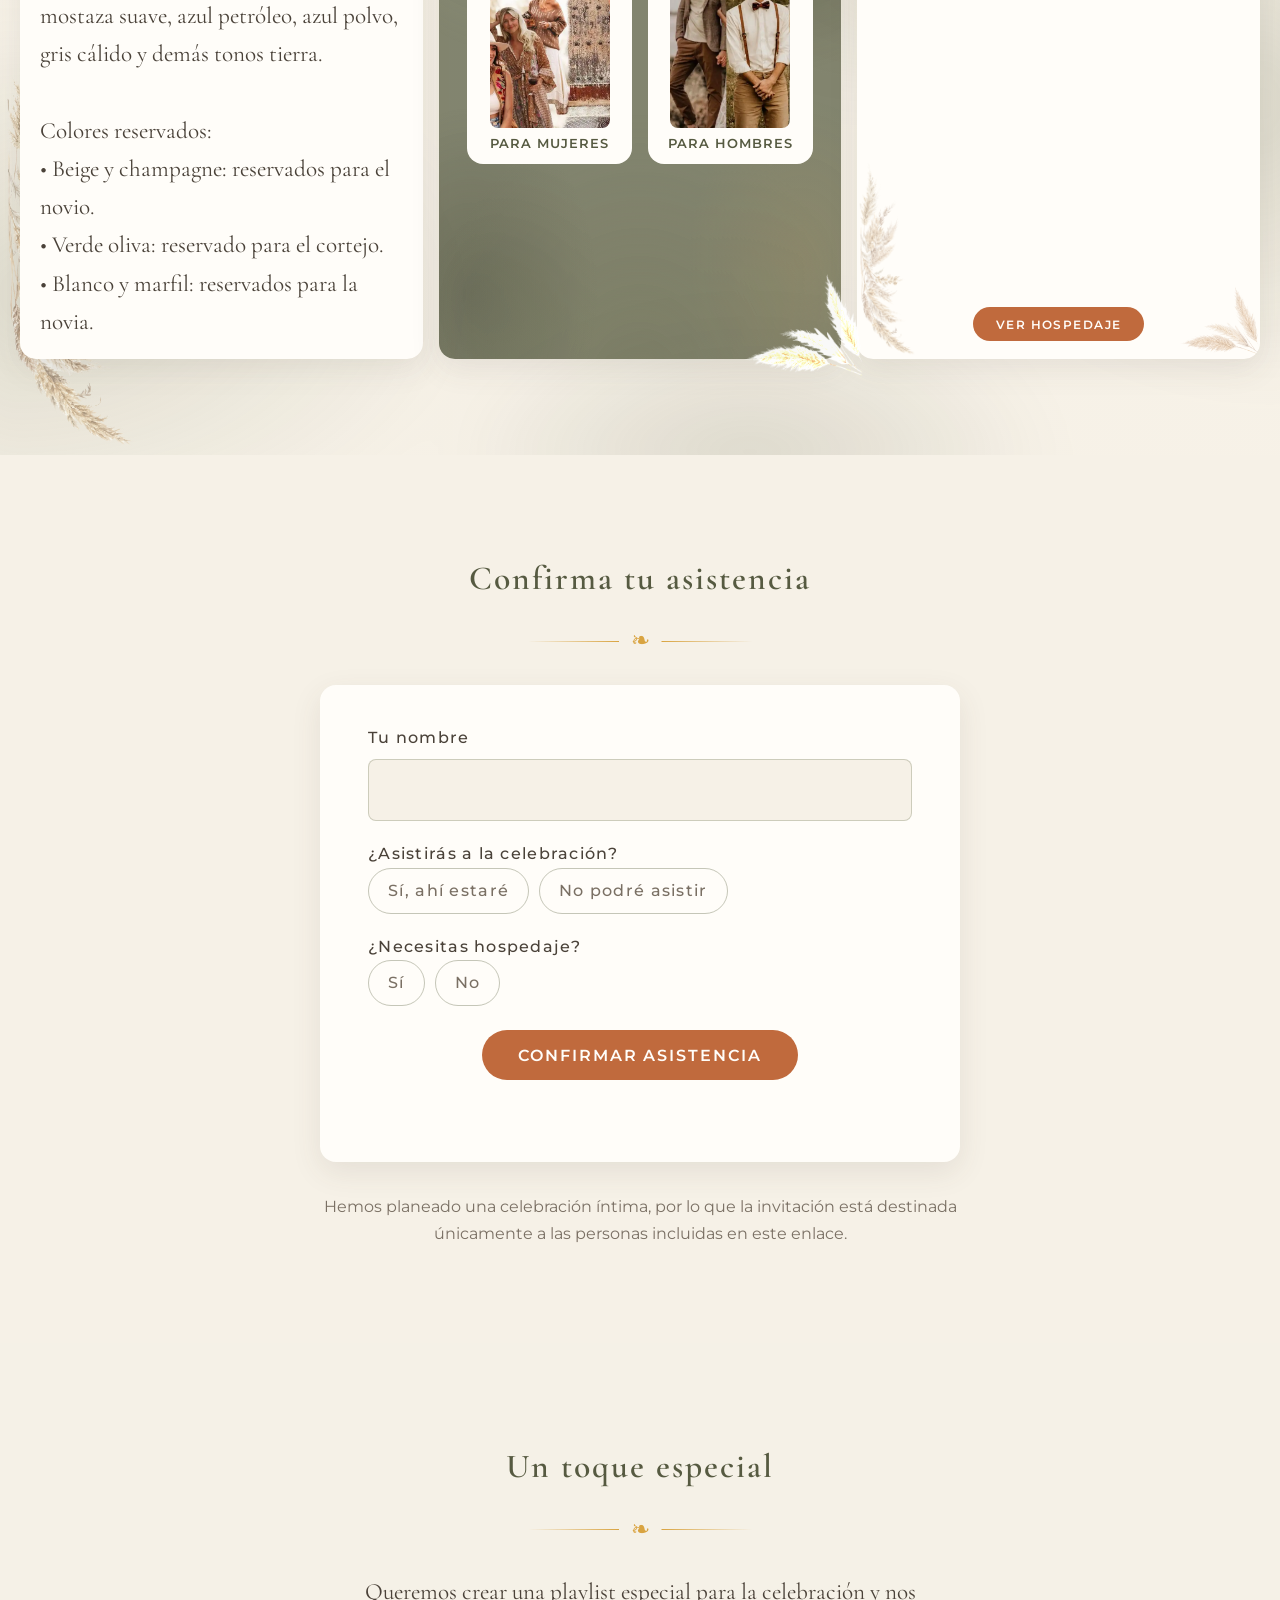
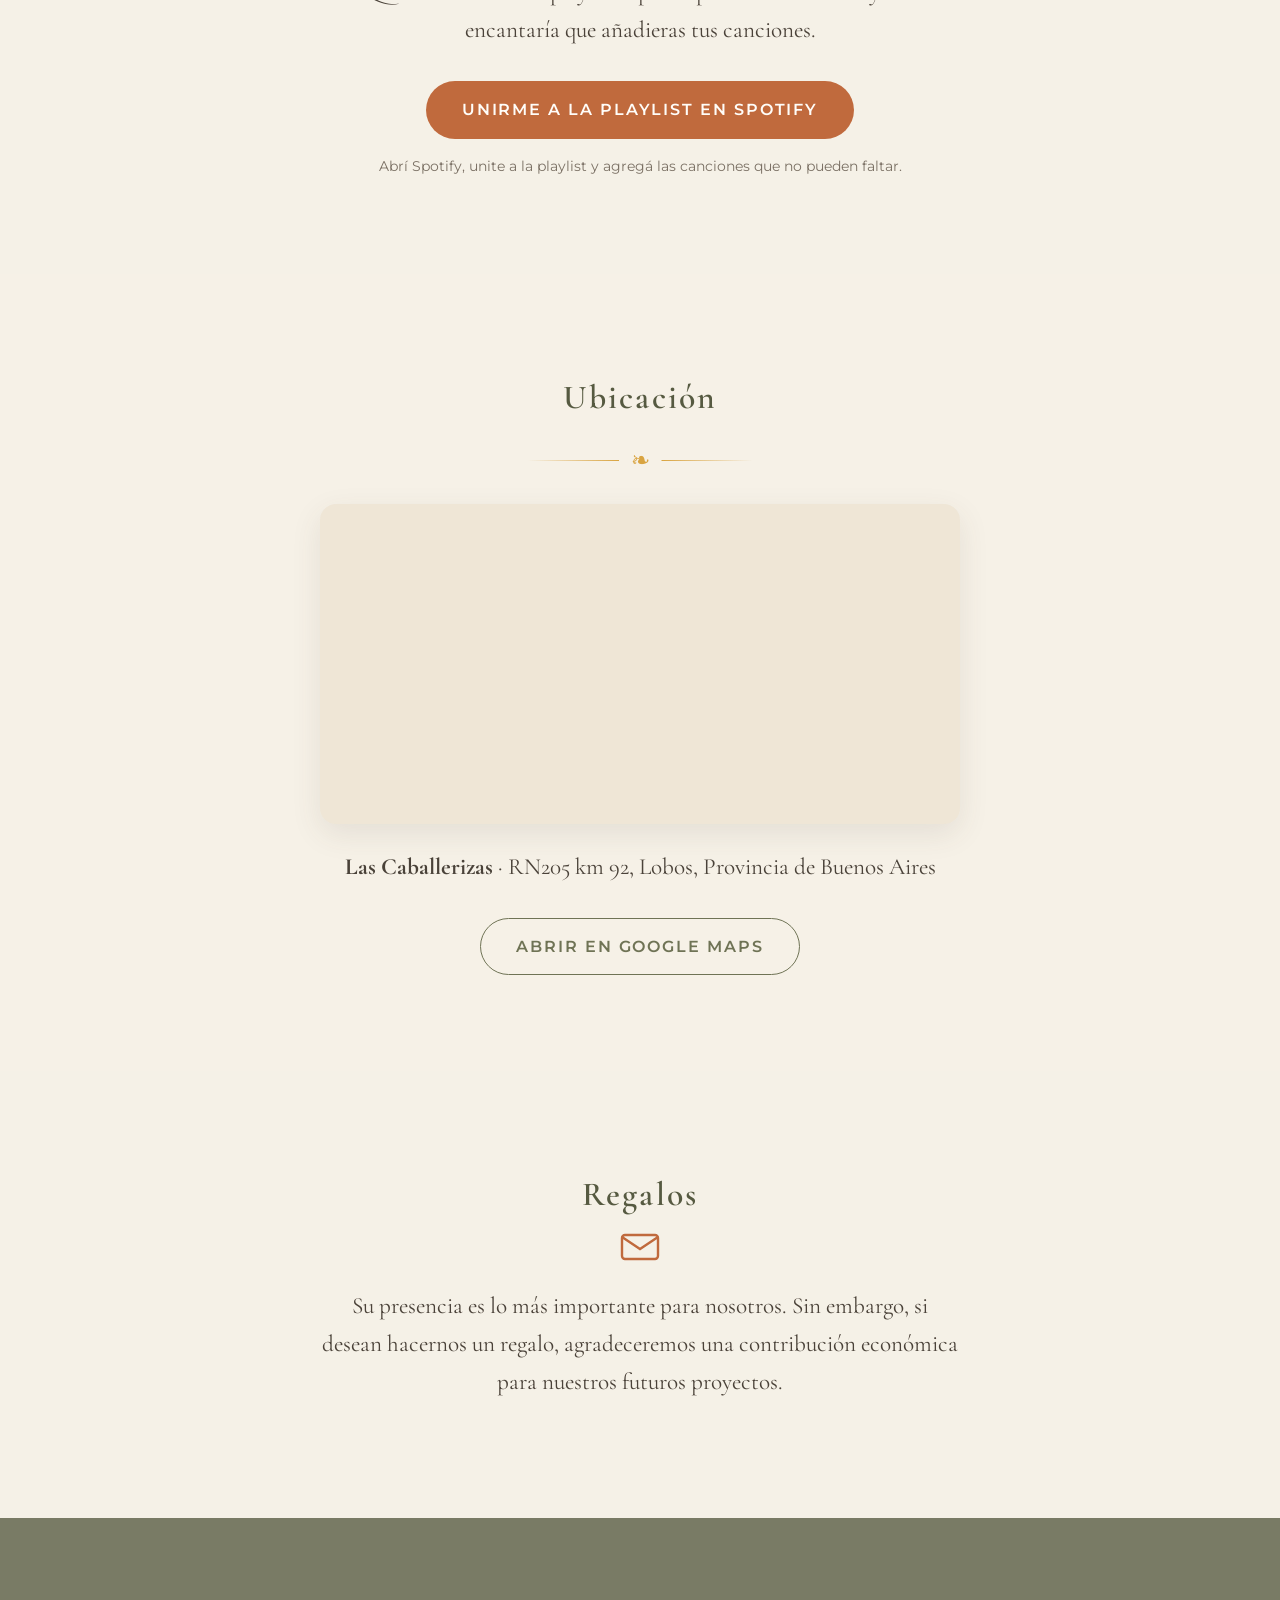
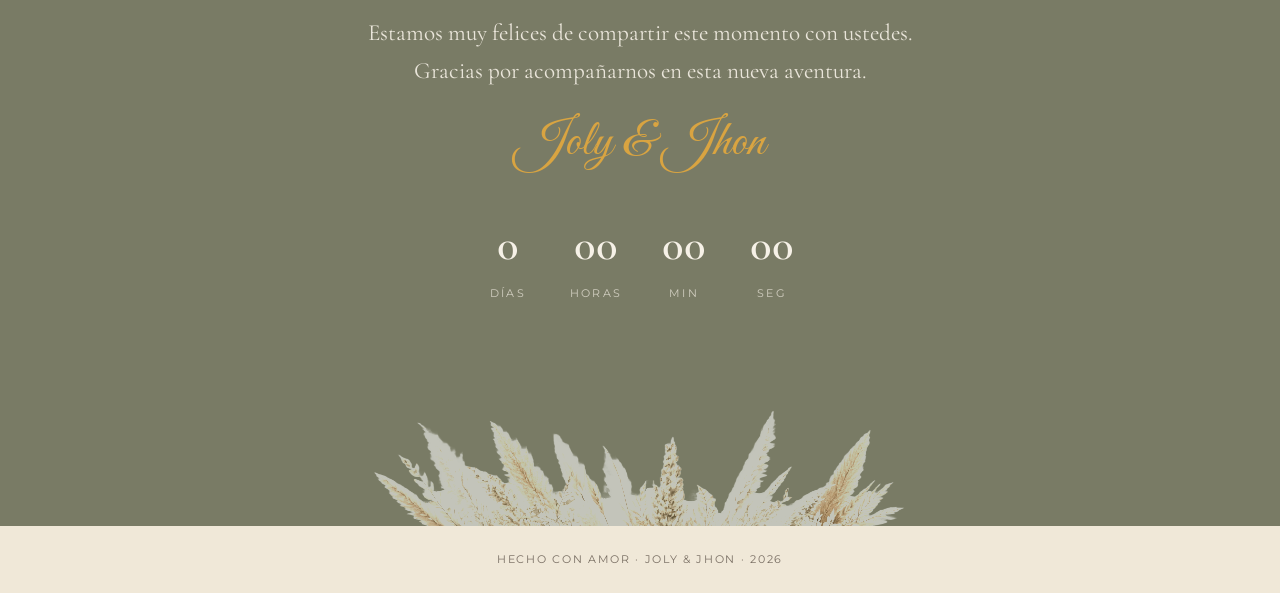
==== commit 239b261b: "updated photos" ====
--- a/index-preview.html
+++ b/index-preview.html
@@ -136,9 +136,9 @@
         </p>
         <div class="venue__gallery">
           <img src="assets/venue/exterior.webp" alt="Exterior de Las Caballerizas" width="1200" height="1579" loading="lazy" decoding="async" />
-          <img src="assets/venue/ceremonia.webp" alt="Salón de Las Caballerizas preparado para una ceremonia" width="1200" height="1043" loading="lazy" decoding="async" />
+          <img src="assets/venue/predio.webp" alt="Vista exterior del predio de Las Caballerizas" width="1400" height="788" loading="lazy" decoding="async" />
           <img src="assets/venue/recepcion.webp" alt="Interior de Las Caballerizas preparado para una recepción" width="1200" height="1194" loading="lazy" decoding="async" />
-          <img src="assets/venue/pista-baile.webp" alt="Pista de baile de Las Caballerizas" width="722" height="709" loading="lazy" decoding="async" />
+          <img src="assets/venue/laguna-atardecer.webp" alt="Laguna y arboleda de Las Caballerizas al atardecer" width="1320" height="1172" loading="lazy" decoding="async" />
         </div>
         <figure class="venue__video">
           <video id="venue-video" controls playsinline preload="none"
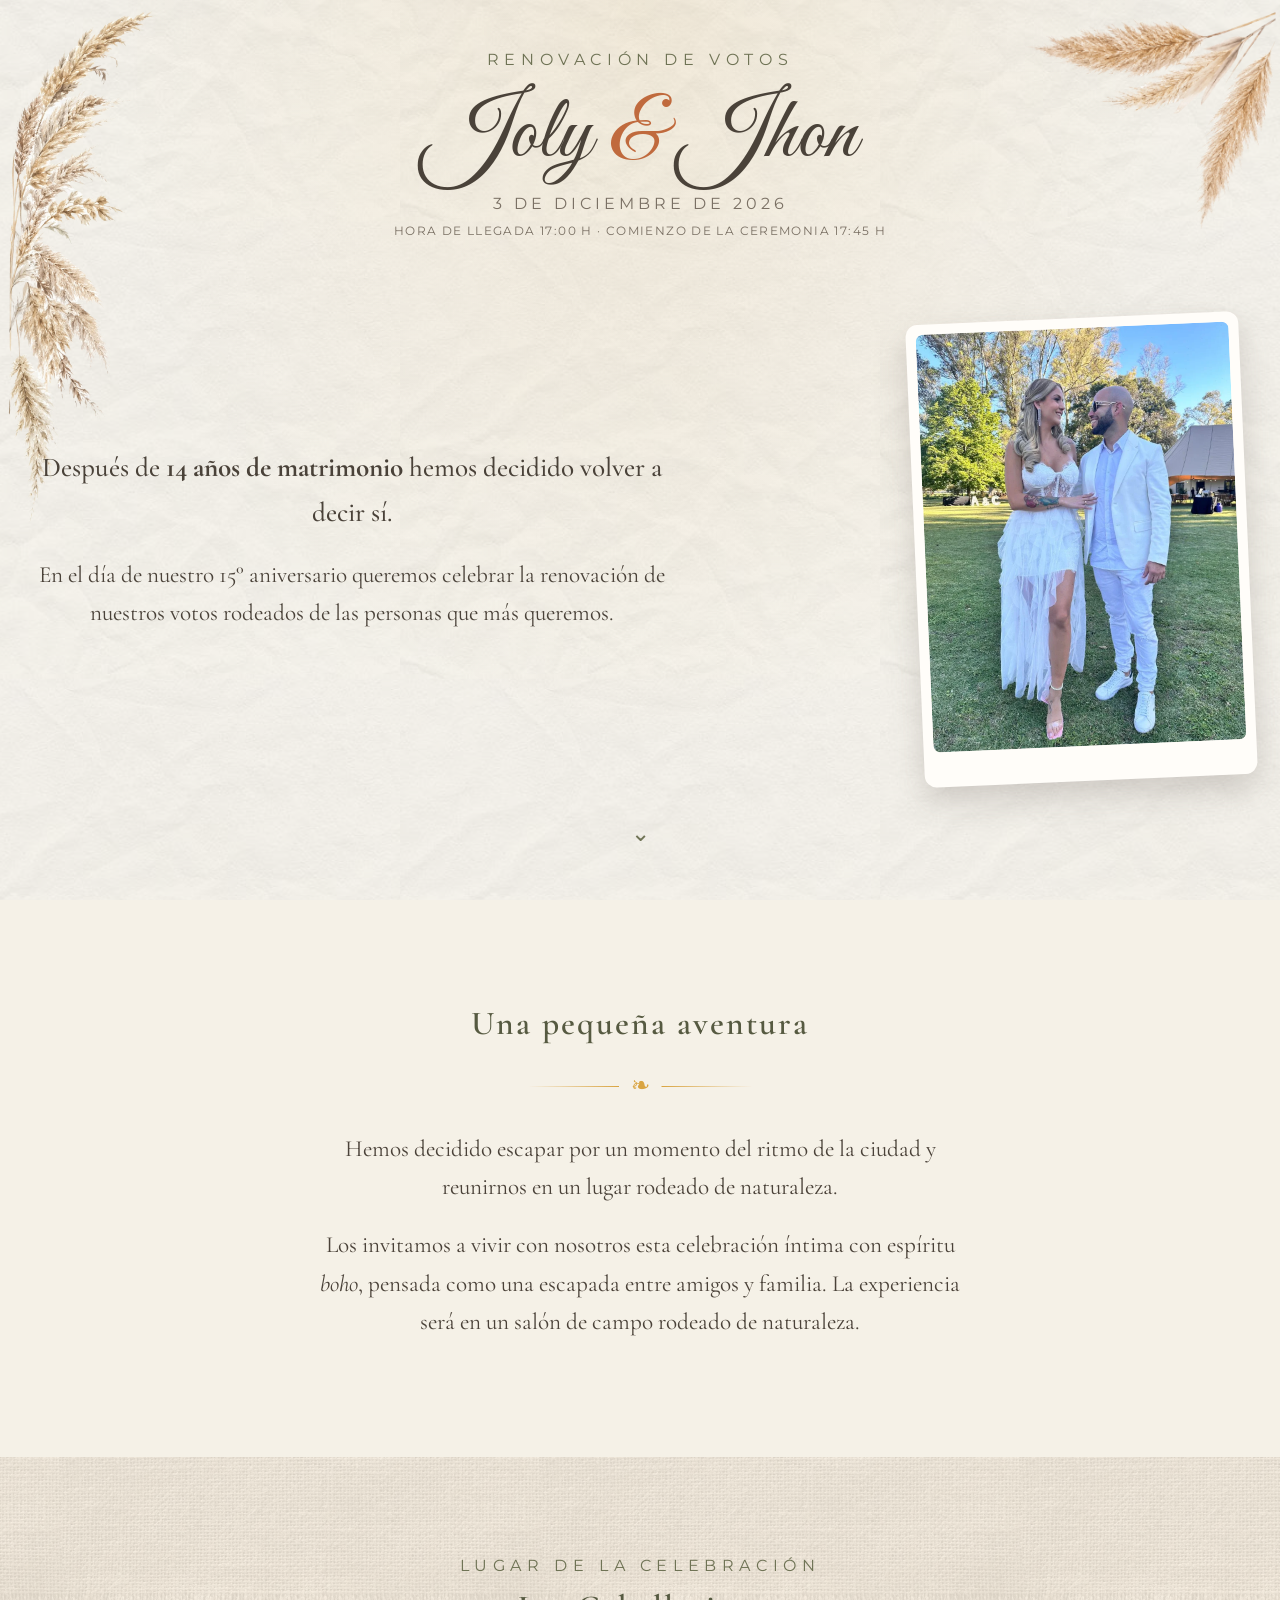
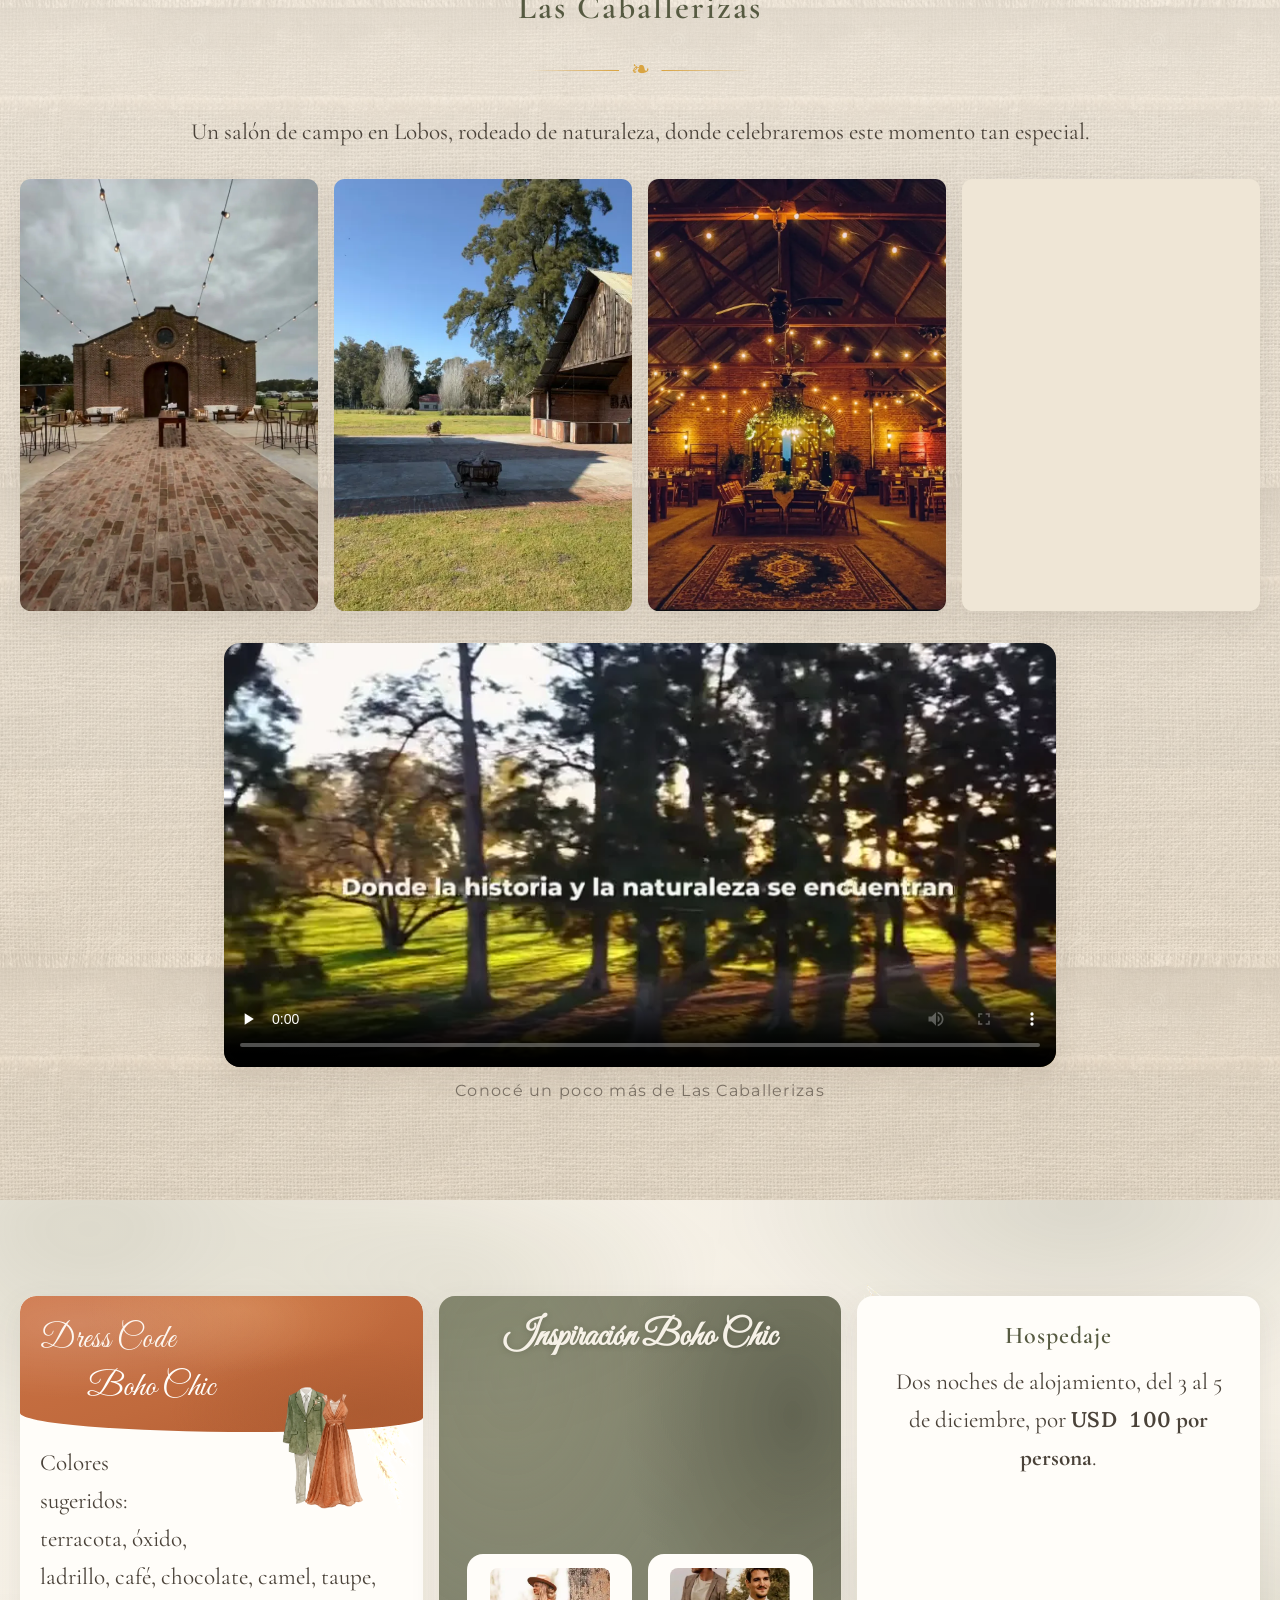
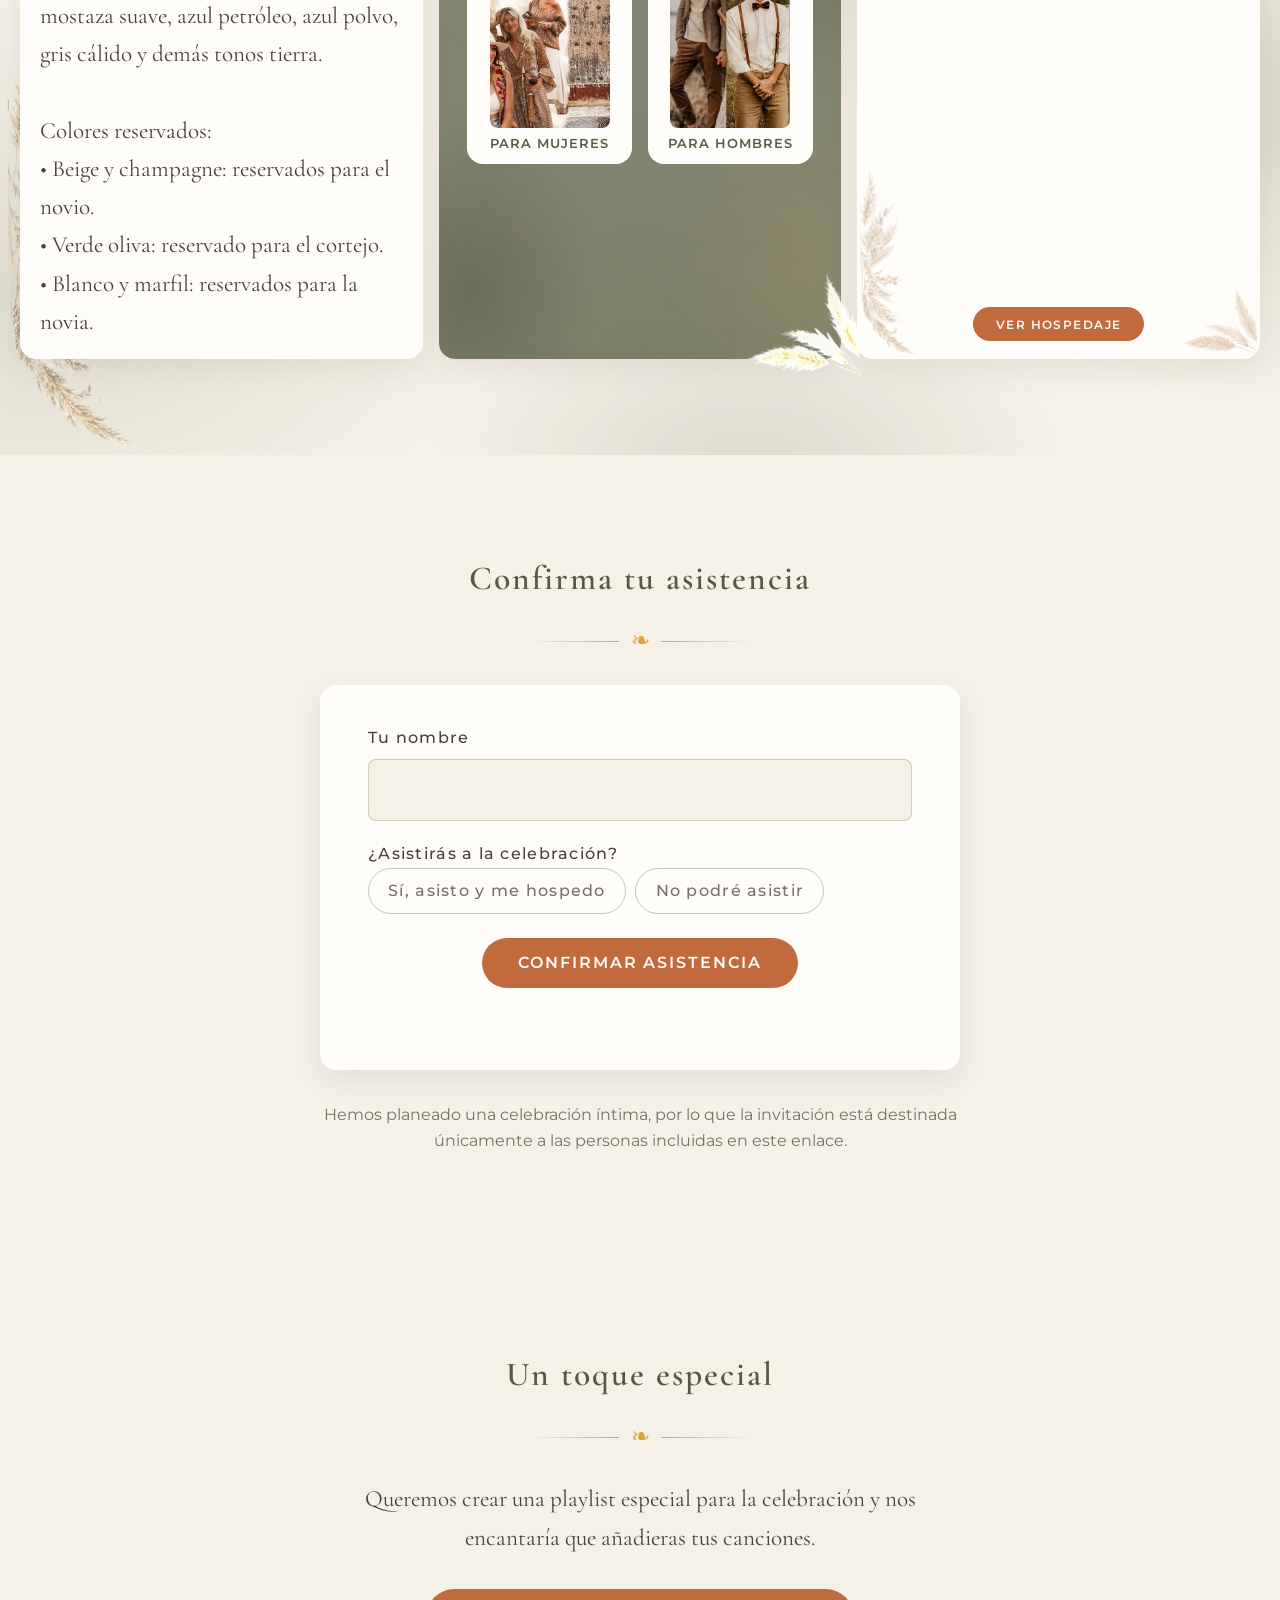
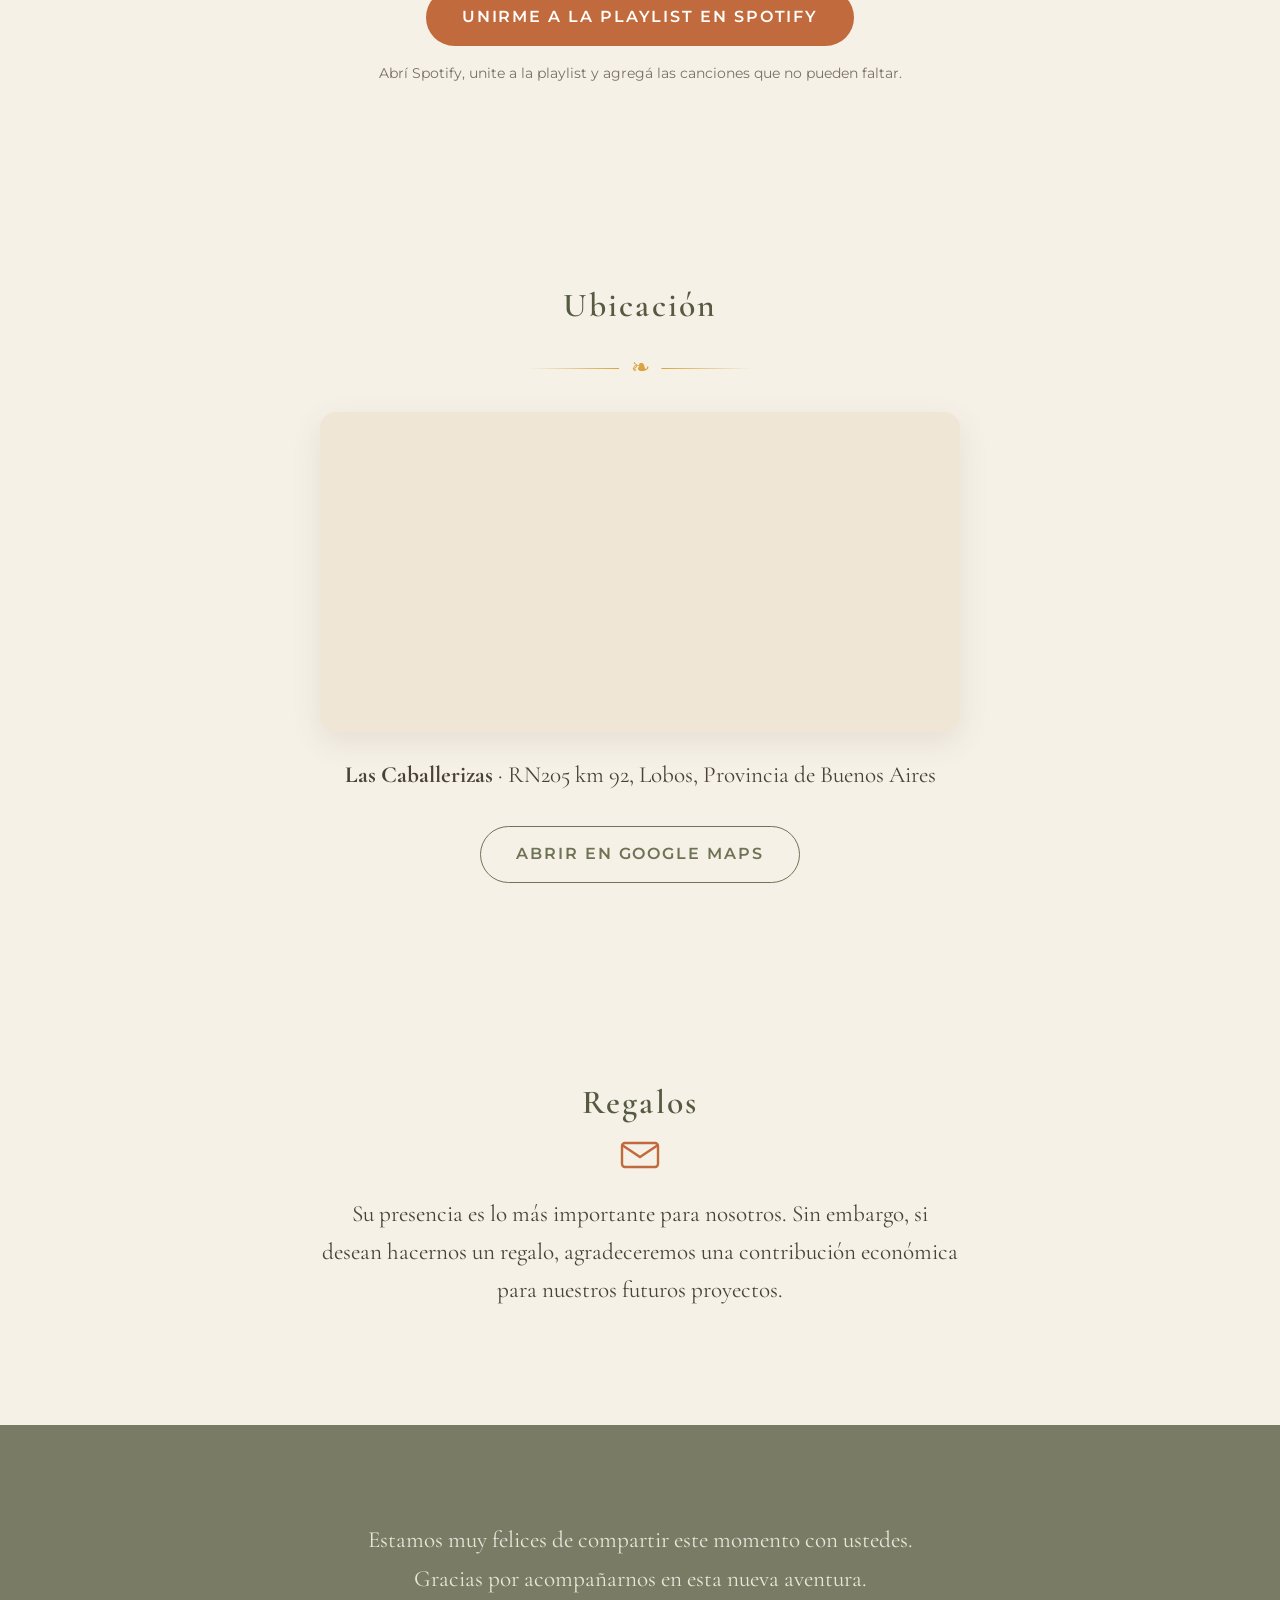
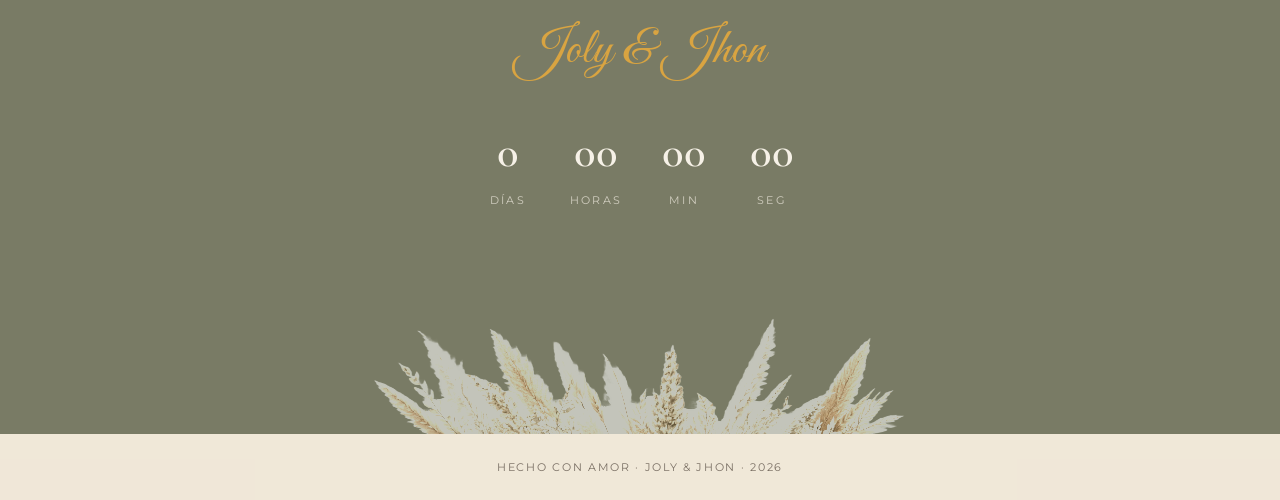
==== commit 92f10aac: "Simplifica confirmación de asistencia" ====
--- a/index-preview.html
+++ b/index-preview.html
@@ -236,16 +236,8 @@
           <fieldset class="form__field">
             <legend>¿Asistirás a la celebración?</legend>
             <div class="form__options">
-              <label class="radio"><input type="radio" name="asistencia" value="si" required /><span>Sí, ahí estaré</span></label>
+              <label class="radio"><input type="radio" name="asistencia" value="si" required /><span>Sí, asisto y me hospedo</span></label>
               <label class="radio"><input type="radio" name="asistencia" value="no" /><span>No podré asistir</span></label>
-            </div>
-          </fieldset>
-
-          <fieldset class="form__field">
-            <legend>¿Necesitas hospedaje?</legend>
-            <div class="form__options">
-              <label class="radio"><input type="radio" name="hospedaje" value="si" /><span>Sí</span></label>
-              <label class="radio"><input type="radio" name="hospedaje" value="no" /><span>No</span></label>
             </div>
           </fieldset>
 
@@ -346,8 +338,8 @@
       <h2 class="modal__title" id="modal-hospedaje-title">Hospedaje</h2>
       <div class="modal__body modal__body--lodging">
         <p class="modal__lead">
-          Para quienes deseen vivir la experiencia completa, habrá alojamiento
-          disponible por <strong><span class="price">USD 100</span> por persona</strong>.
+          Para disfrutar juntos de toda la experiencia de esta celebración,
+          contamos con alojamiento en el mismo lugar del evento por <strong><span class="price">USD 100</span> por persona</strong>.
         </p>
         <div class="modal__includes">
           <p class="modal__includes-title">La tarifa incluye:</p>
